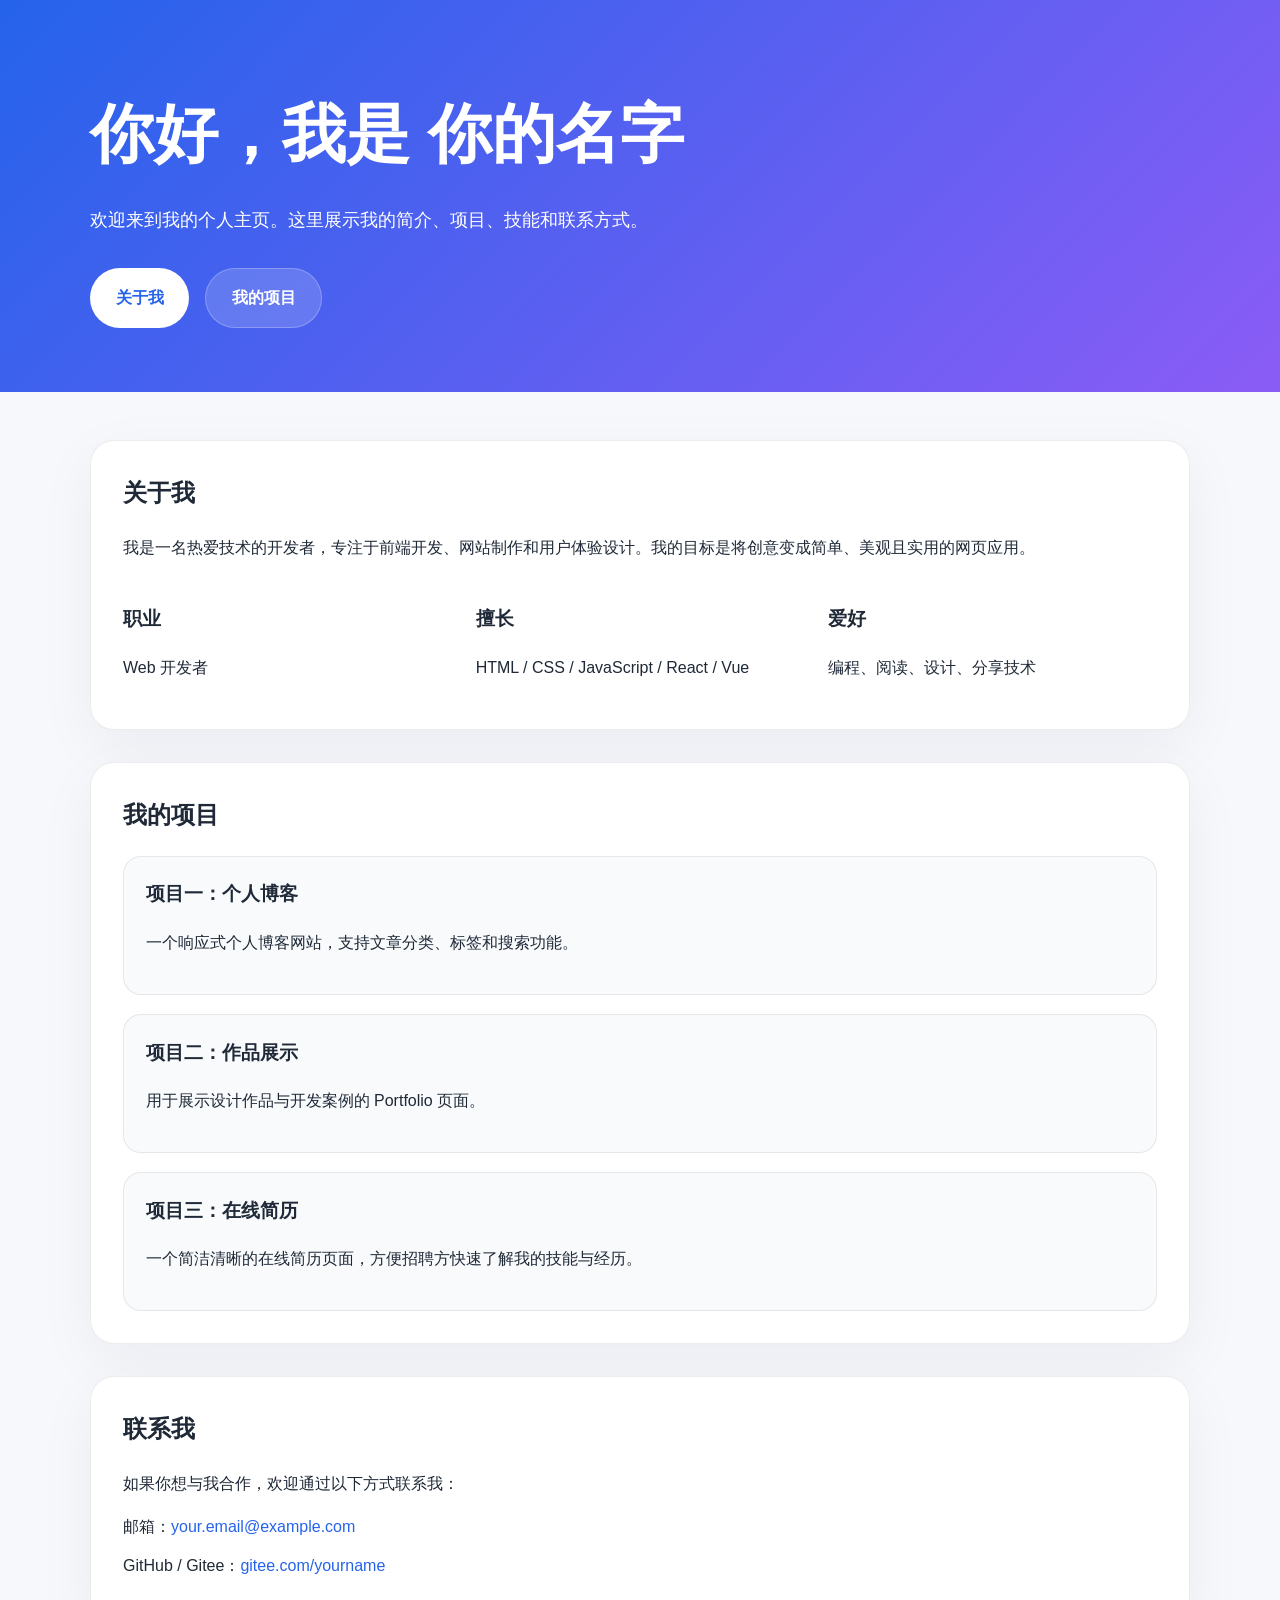
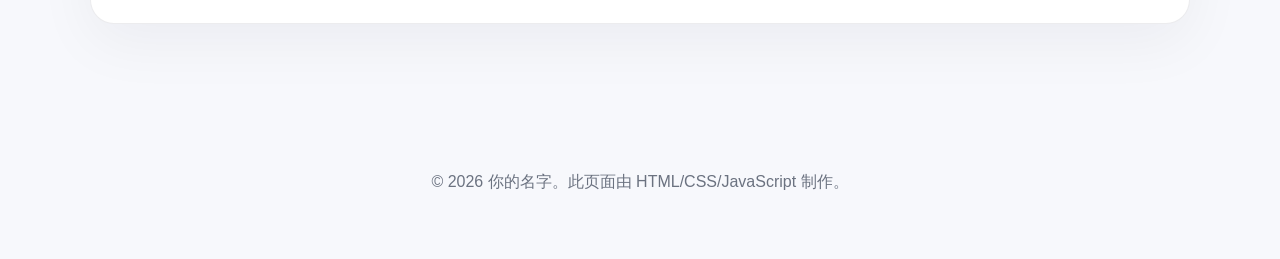
==== index.html @ 74212391 "添加个人主页" ====
<!DOCTYPE html>
<html lang="zh-CN">
<head>
  <meta charset="UTF-8" />
  <meta name="viewport" content="width=device-width, initial-scale=1.0" />
  <title>个人主页 | 你的名字</title>
  <link rel="stylesheet" href="styles.css" />
</head>
<body>
  <header class="hero">
    <div class="container">
      <h1>你好，我是 你的名字</h1>
      <p>欢迎来到我的个人主页。这里展示我的简介、项目、技能和联系方式。</p>
      <div class="buttons">
        <a href="#about" class="btn btn-primary">关于我</a>
        <a href="#projects" class="btn btn-secondary">我的项目</a>
      </div>
    </div>
  </header>

  <main class="container">
    <section id="about" class="card">
      <h2>关于我</h2>
      <p>我是一名热爱技术的开发者，专注于前端开发、网站制作和用户体验设计。我的目标是将创意变成简单、美观且实用的网页应用。</p>
      <div class="info-grid">
        <div>
          <h3>职业</h3>
          <p>Web 开发者</p>
        </div>
        <div>
          <h3>擅长</h3>
          <p>HTML / CSS / JavaScript / React / Vue</p>
        </div>
        <div>
          <h3>爱好</h3>
          <p>编程、阅读、设计、分享技术</p>
        </div>
      </div>
    </section>

    <section id="projects" class="card">
      <h2>我的项目</h2>
      <div class="project-list">
        <article>
          <h3>项目一：个人博客</h3>
          <p>一个响应式个人博客网站，支持文章分类、标签和搜索功能。</p>
        </article>
        <article>
          <h3>项目二：作品展示</h3>
          <p>用于展示设计作品与开发案例的 Portfolio 页面。</p>
        </article>
        <article>
          <h3>项目三：在线简历</h3>
          <p>一个简洁清晰的在线简历页面，方便招聘方快速了解我的技能与经历。</p>
        </article>
      </div>
    </section>

    <section id="contact" class="card contact-card">
      <h2>联系我</h2>
      <p>如果你想与我合作，欢迎通过以下方式联系我：</p>
      <ul>
        <li>邮箱：<a href="mailto:your.email@example.com">your.email@example.com</a></li>
        <li>GitHub / Gitee：<a href="https://gitee.com/yourname" target="_blank" rel="noreferrer">gitee.com/yourname</a></li>
      </ul>
    </section>
  </main>

  <footer class="footer">
    <p>© 2026 你的名字。此页面由 HTML/CSS/JavaScript 制作。</p>
  </footer>

  <script src="script.js"></script>
</body>
</html>
---- styles.css ----
:root {
  --bg: #f7f8fc;
  --surface: #ffffff;
  --text: #1f2937;
  --muted: #6b7280;
  --primary: #2563eb;
  --primary-dark: #1d4ed8;
  --accent: #8b5cf6;
  --border: rgba(15, 23, 42, 0.08);
}

* {
  box-sizing: border-box;
}

body {
  margin: 0;
  font-family: "Segoe UI", "Helvetica Neue", Arial, sans-serif;
  background: var(--bg);
  color: var(--text);
  line-height: 1.7;
}

img {
  max-width: 100%;
}

.container {
  width: min(1100px, calc(100% - 2rem));
  margin: 0 auto;
}

.hero {
  background: linear-gradient(135deg, #2563eb 0%, #8b5cf6 100%);
  color: white;
  padding: 5rem 0 4rem;
}

.hero h1 {
  font-size: clamp(2.5rem, 5vw, 4rem);
  margin: 0 0 1rem;
}

.hero p {
  max-width: 720px;
  font-size: 1.1rem;
}

.buttons {
  margin-top: 2rem;
  display: flex;
  gap: 1rem;
  flex-wrap: wrap;
}

.btn {
  display: inline-flex;
  align-items: center;
  justify-content: center;
  padding: 0.95rem 1.6rem;
  border-radius: 999px;
  text-decoration: none;
  font-weight: 600;
  transition: transform 0.2s ease, background-color 0.2s ease;
}

.btn:hover {
  transform: translateY(-1px);
}

.btn-primary {
  background: white;
  color: var(--primary);
}

.btn-secondary {
  background: rgba(255, 255, 255, 0.16);
  color: white;
  border: 1px solid rgba(255, 255, 255, 0.24);
}

main {
  padding: 3rem 0 4rem;
}

.card {
  background: var(--surface);
  border: 1px solid var(--border);
  border-radius: 24px;
  padding: 2rem;
  margin-bottom: 2rem;
  box-shadow: 0 18px 60px rgba(15, 23, 42, 0.05);
}

.card h2 {
  margin-top: 0;
}

.info-grid {
  display: grid;
  gap: 1.5rem;
  grid-template-columns: repeat(auto-fit, minmax(200px, 1fr));
  margin-top: 1.5rem;
}

.project-list {
  display: grid;
  gap: 1.2rem;
}

.project-list article {
  padding: 1.35rem;
  border: 1px solid var(--border);
  border-radius: 18px;
  background: #f8fafc;
}

.project-list h3 {
  margin-top: 0;
}

.contact-card ul {
  list-style: none;
  padding: 0;
  margin: 1rem 0 0;
}

.contact-card li {
  margin-bottom: 0.75rem;
}

.contact-card a {
  color: var(--primary);
  text-decoration: none;
}

.contact-card a:hover {
  text-decoration: underline;
}

.footer {
  text-align: center;
  padding: 2rem 0 3rem;
  color: var(--muted);
}

@media (max-width: 700px) {
  .hero {
    padding: 3rem 0 2.5rem;
  }

  .hero h1 {
    font-size: 2.5rem;
  }
}
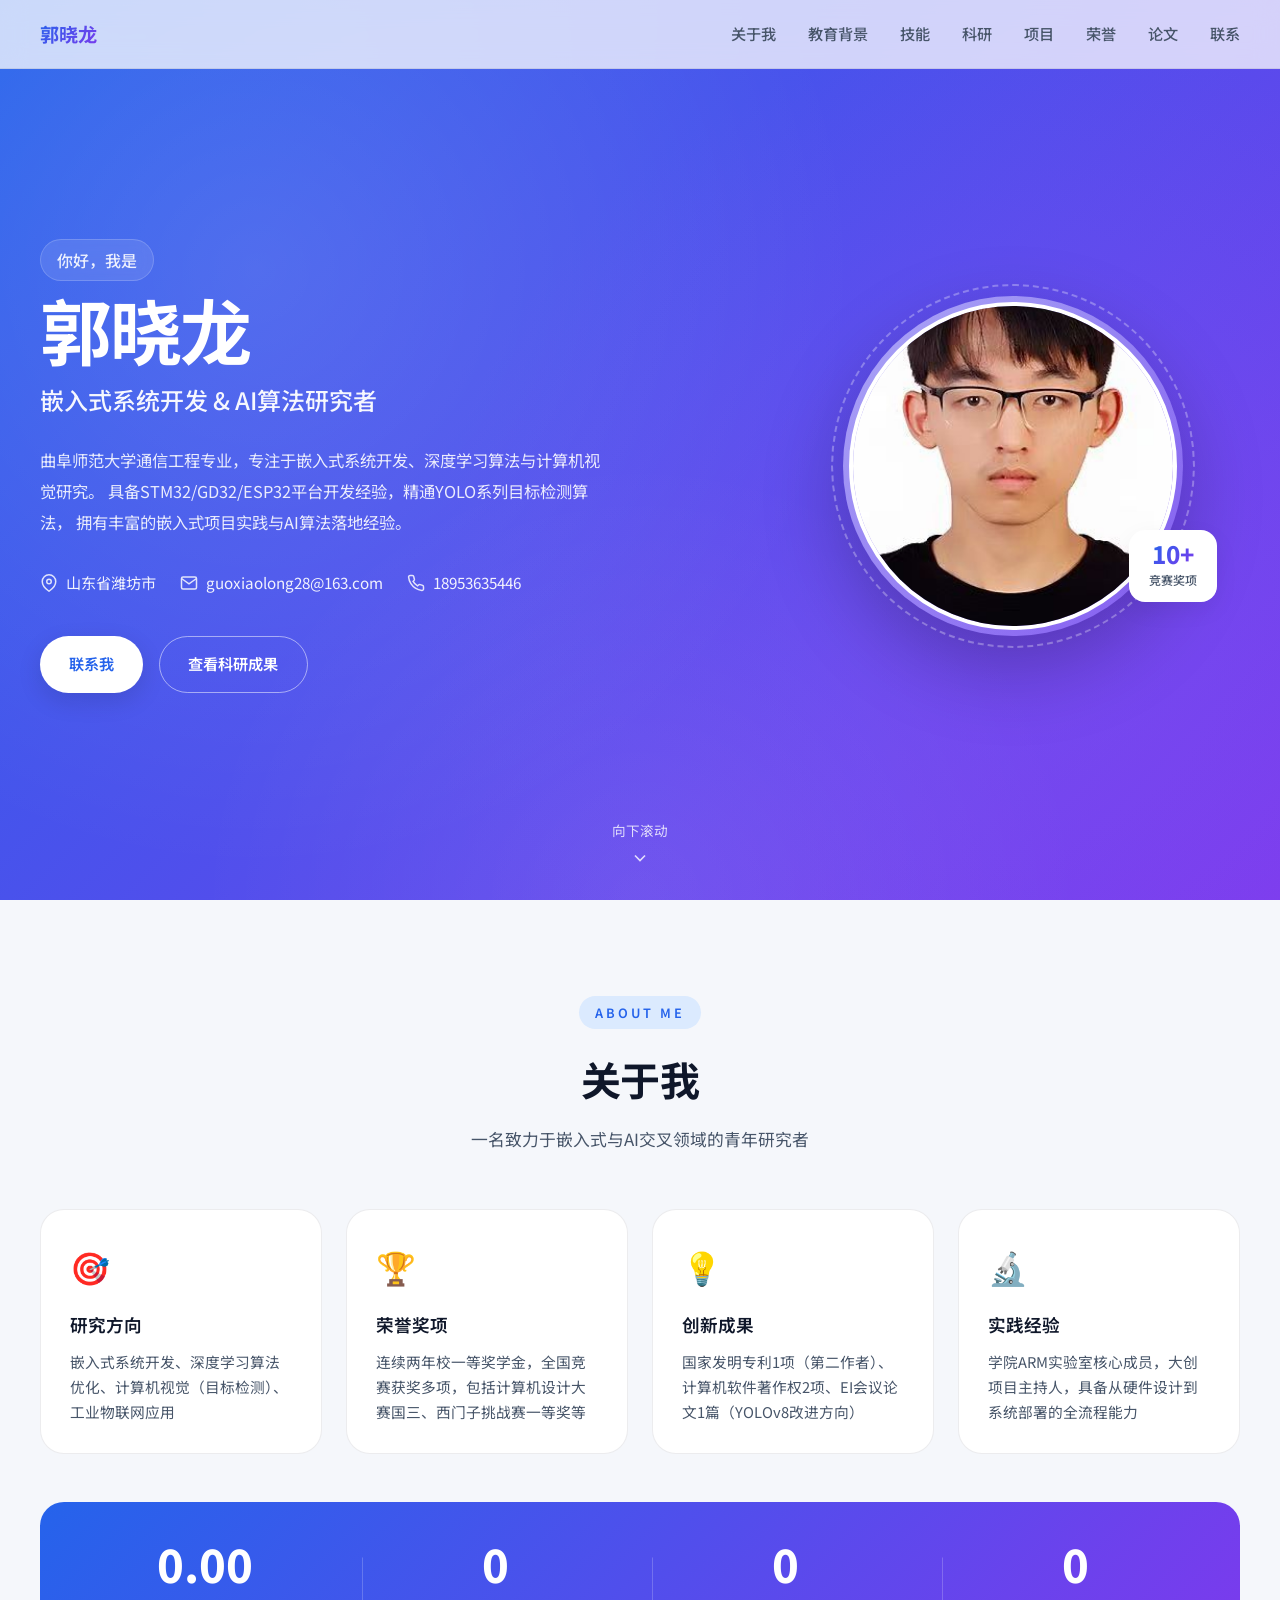
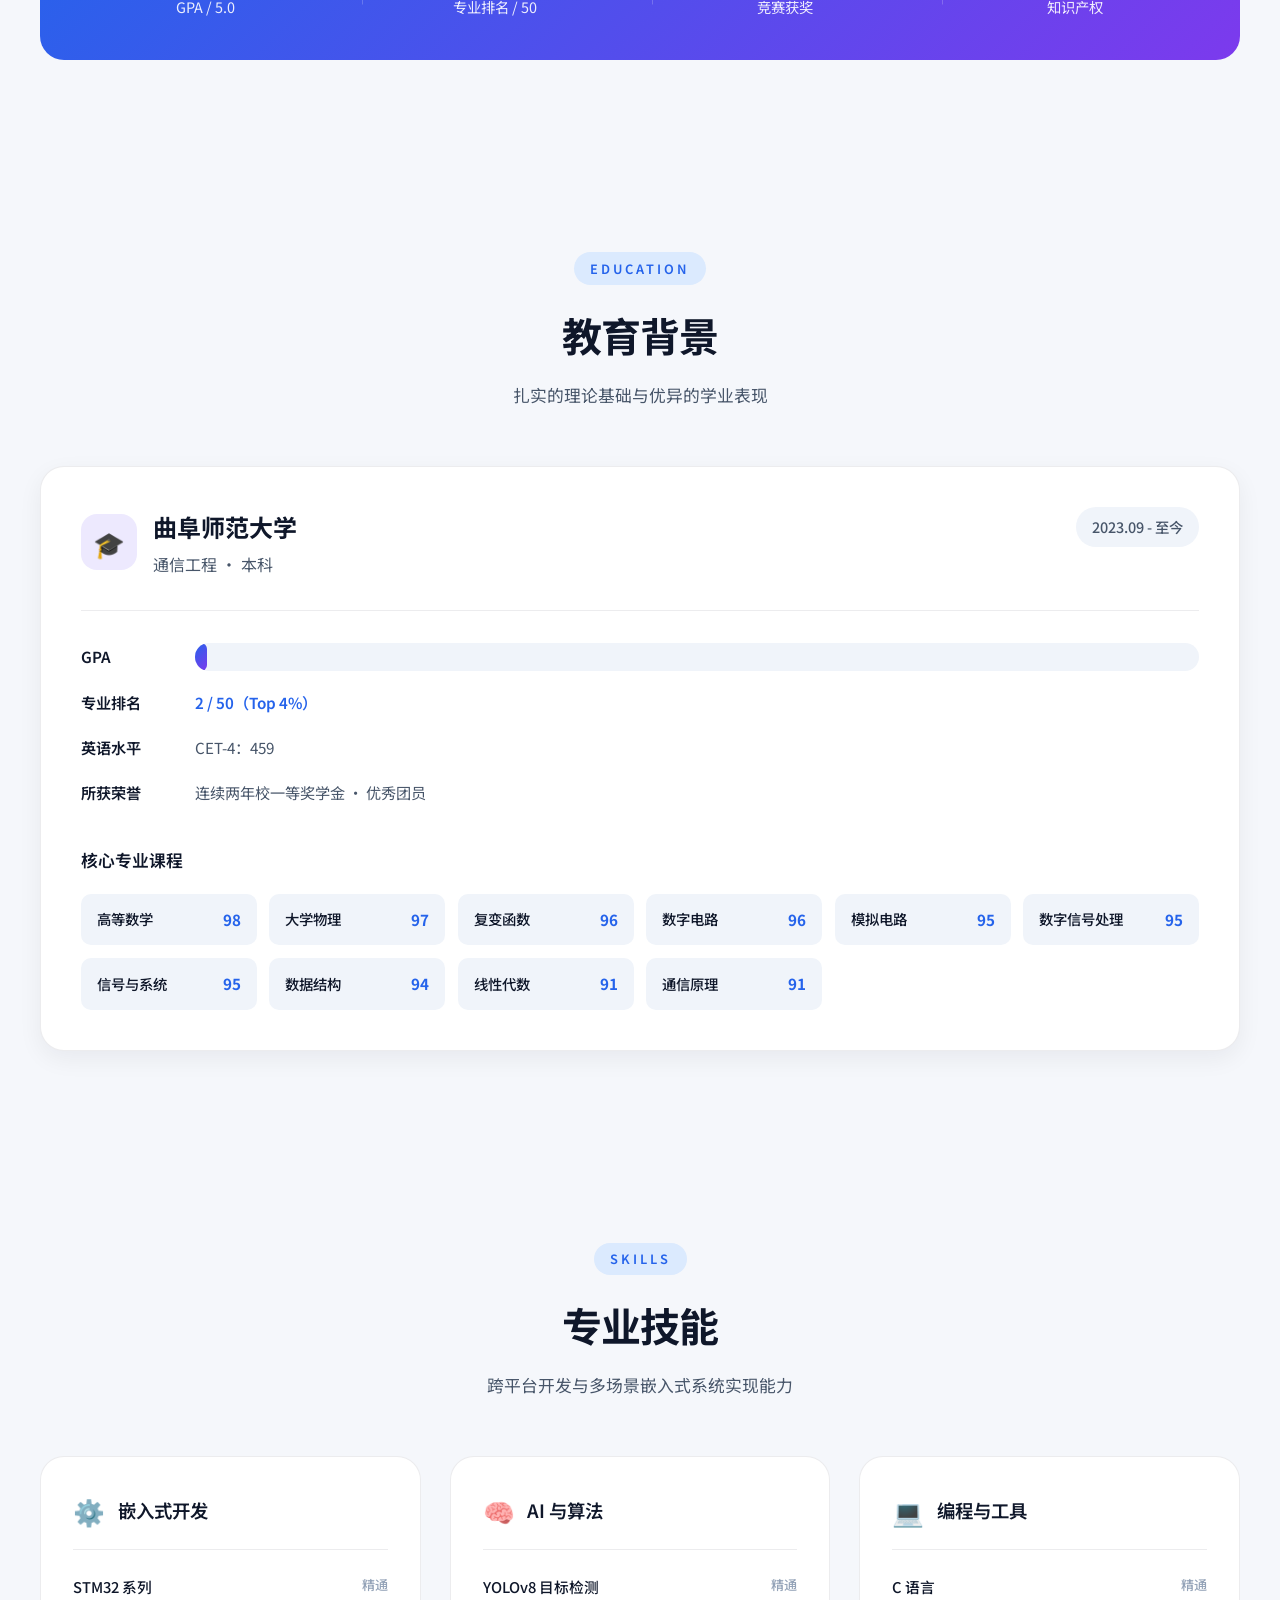
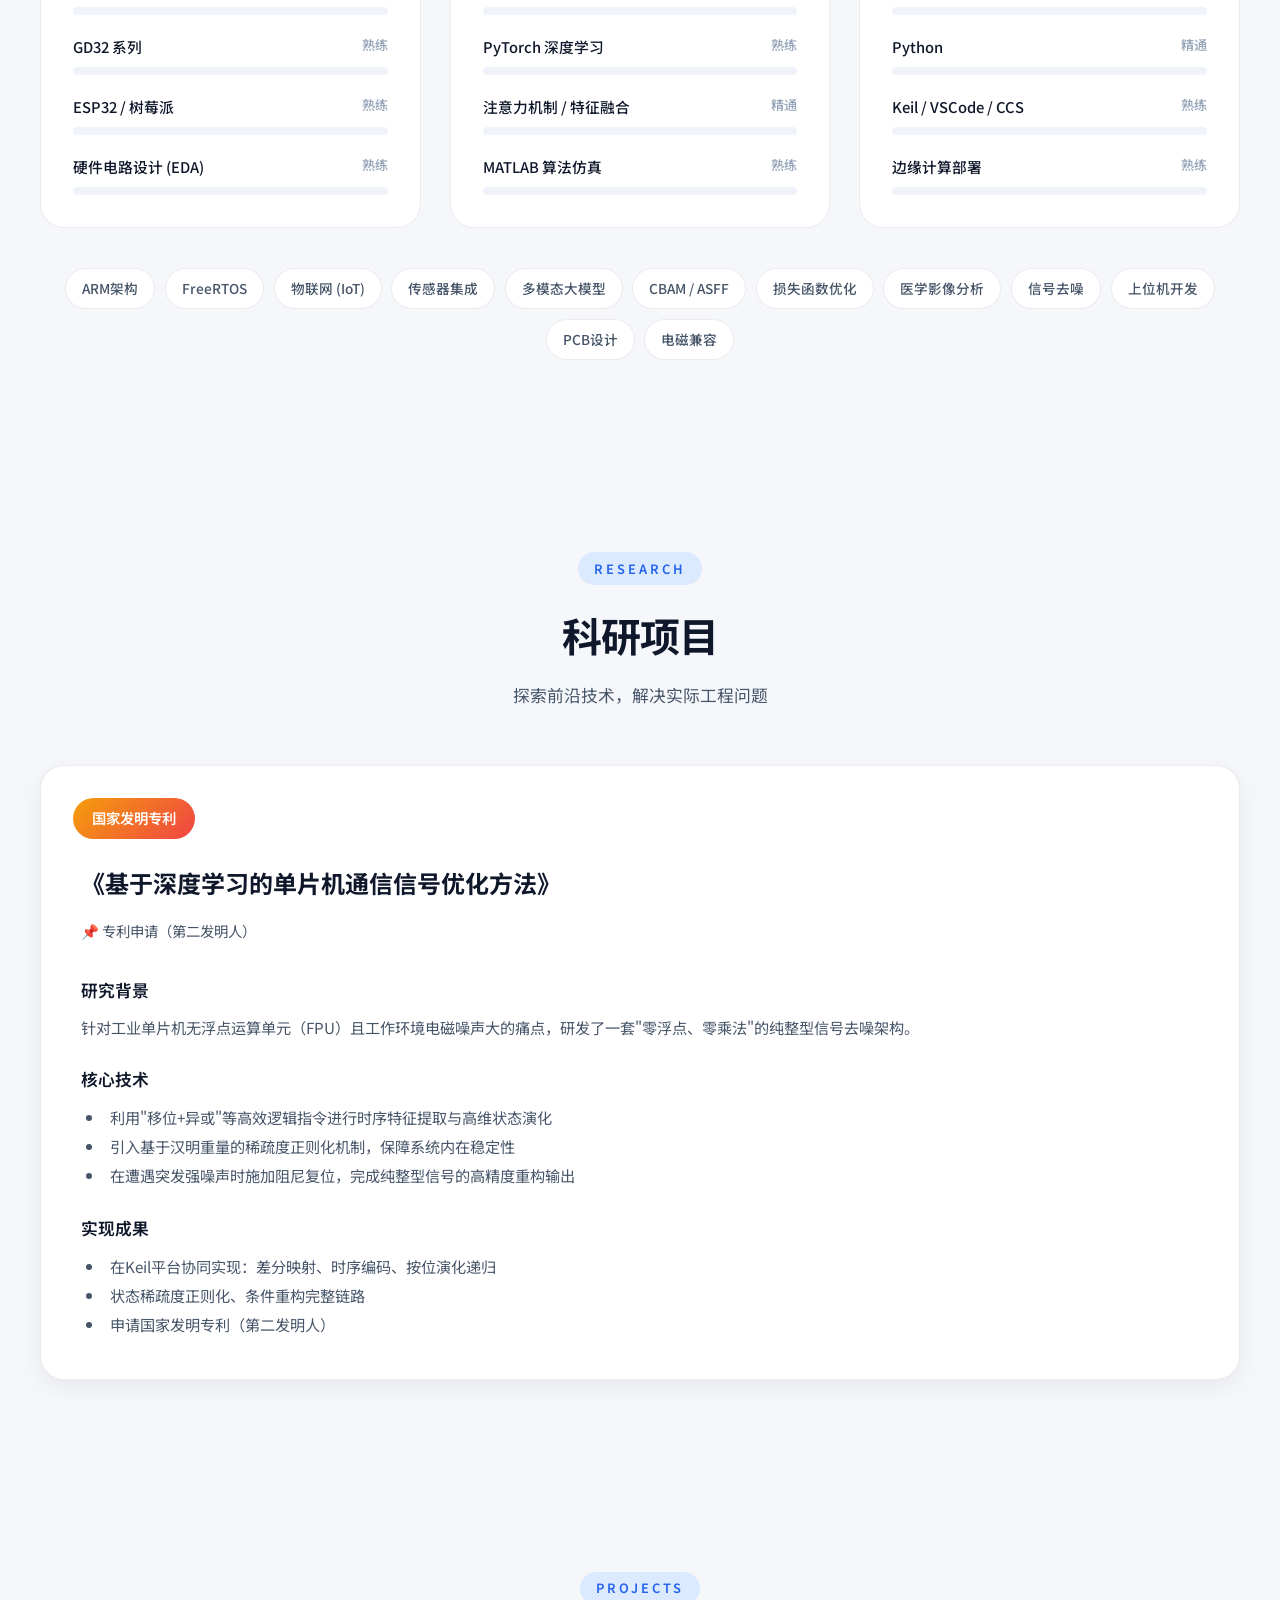
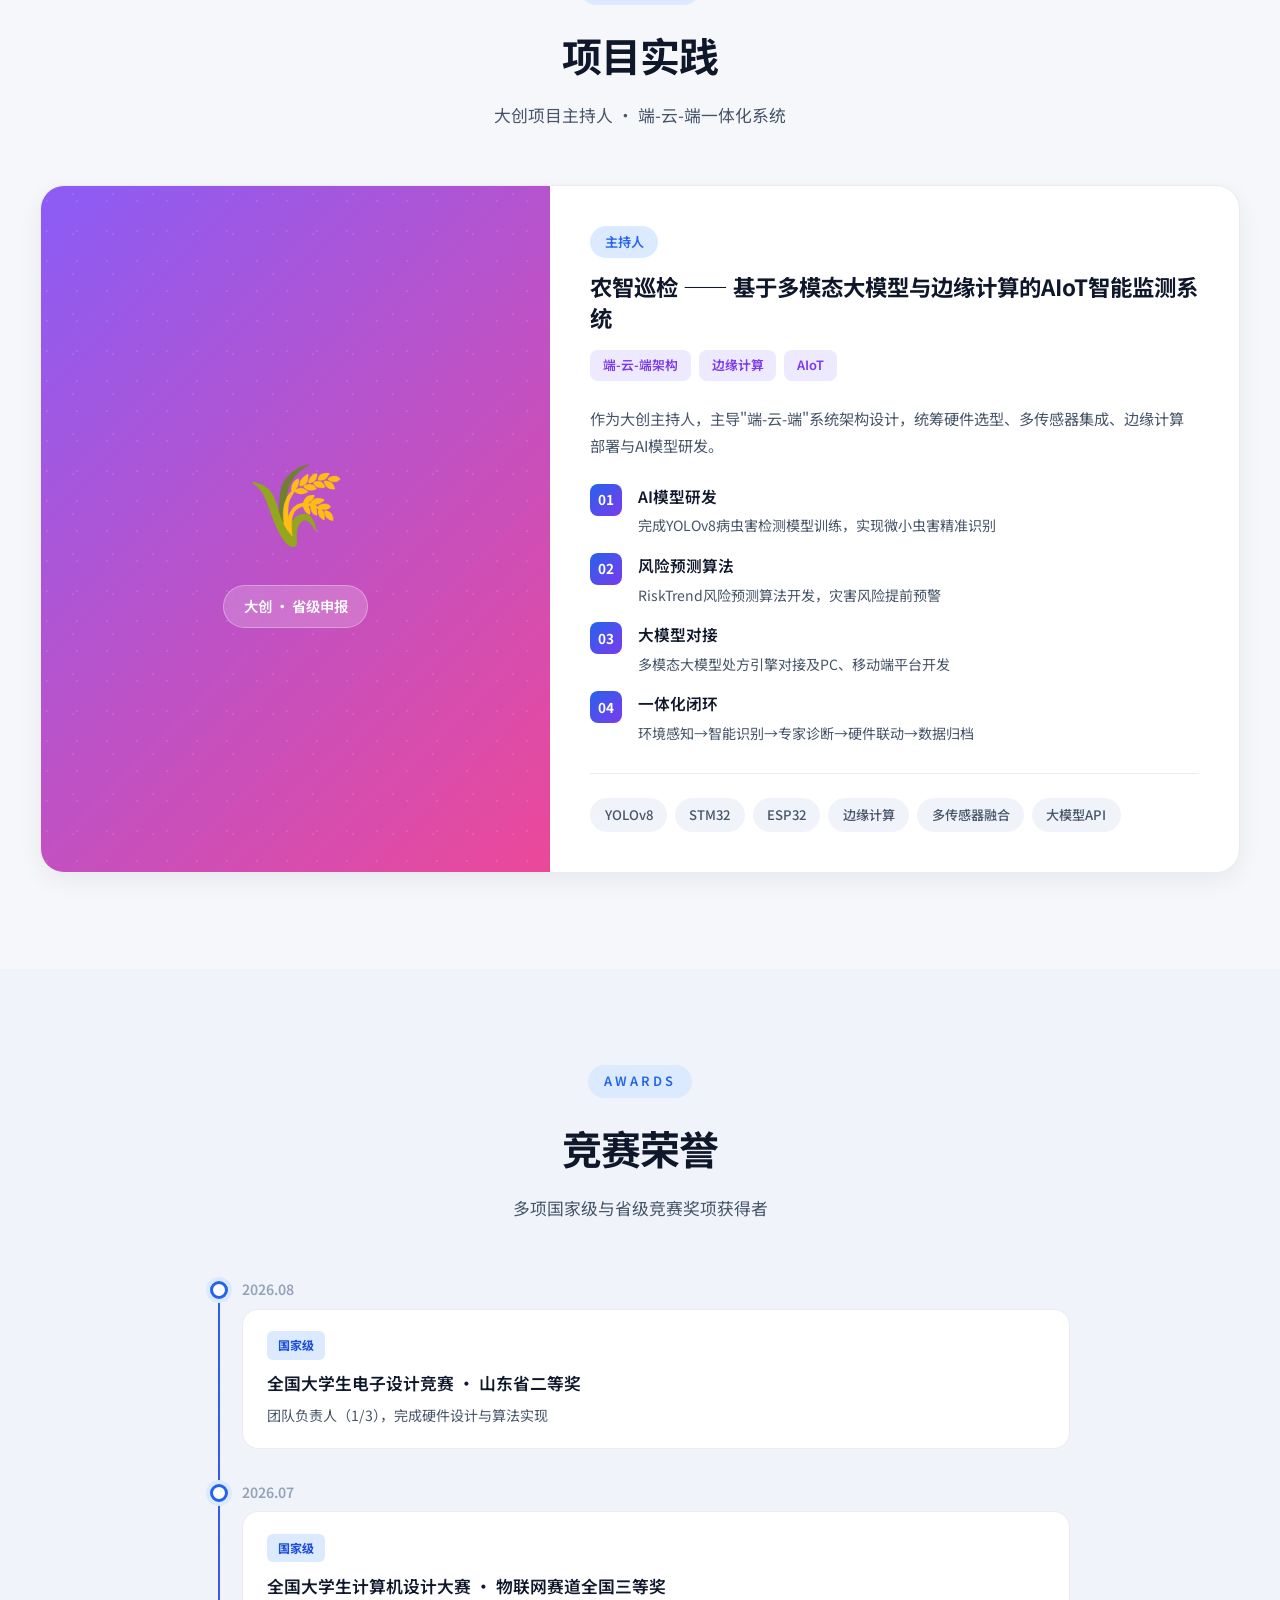
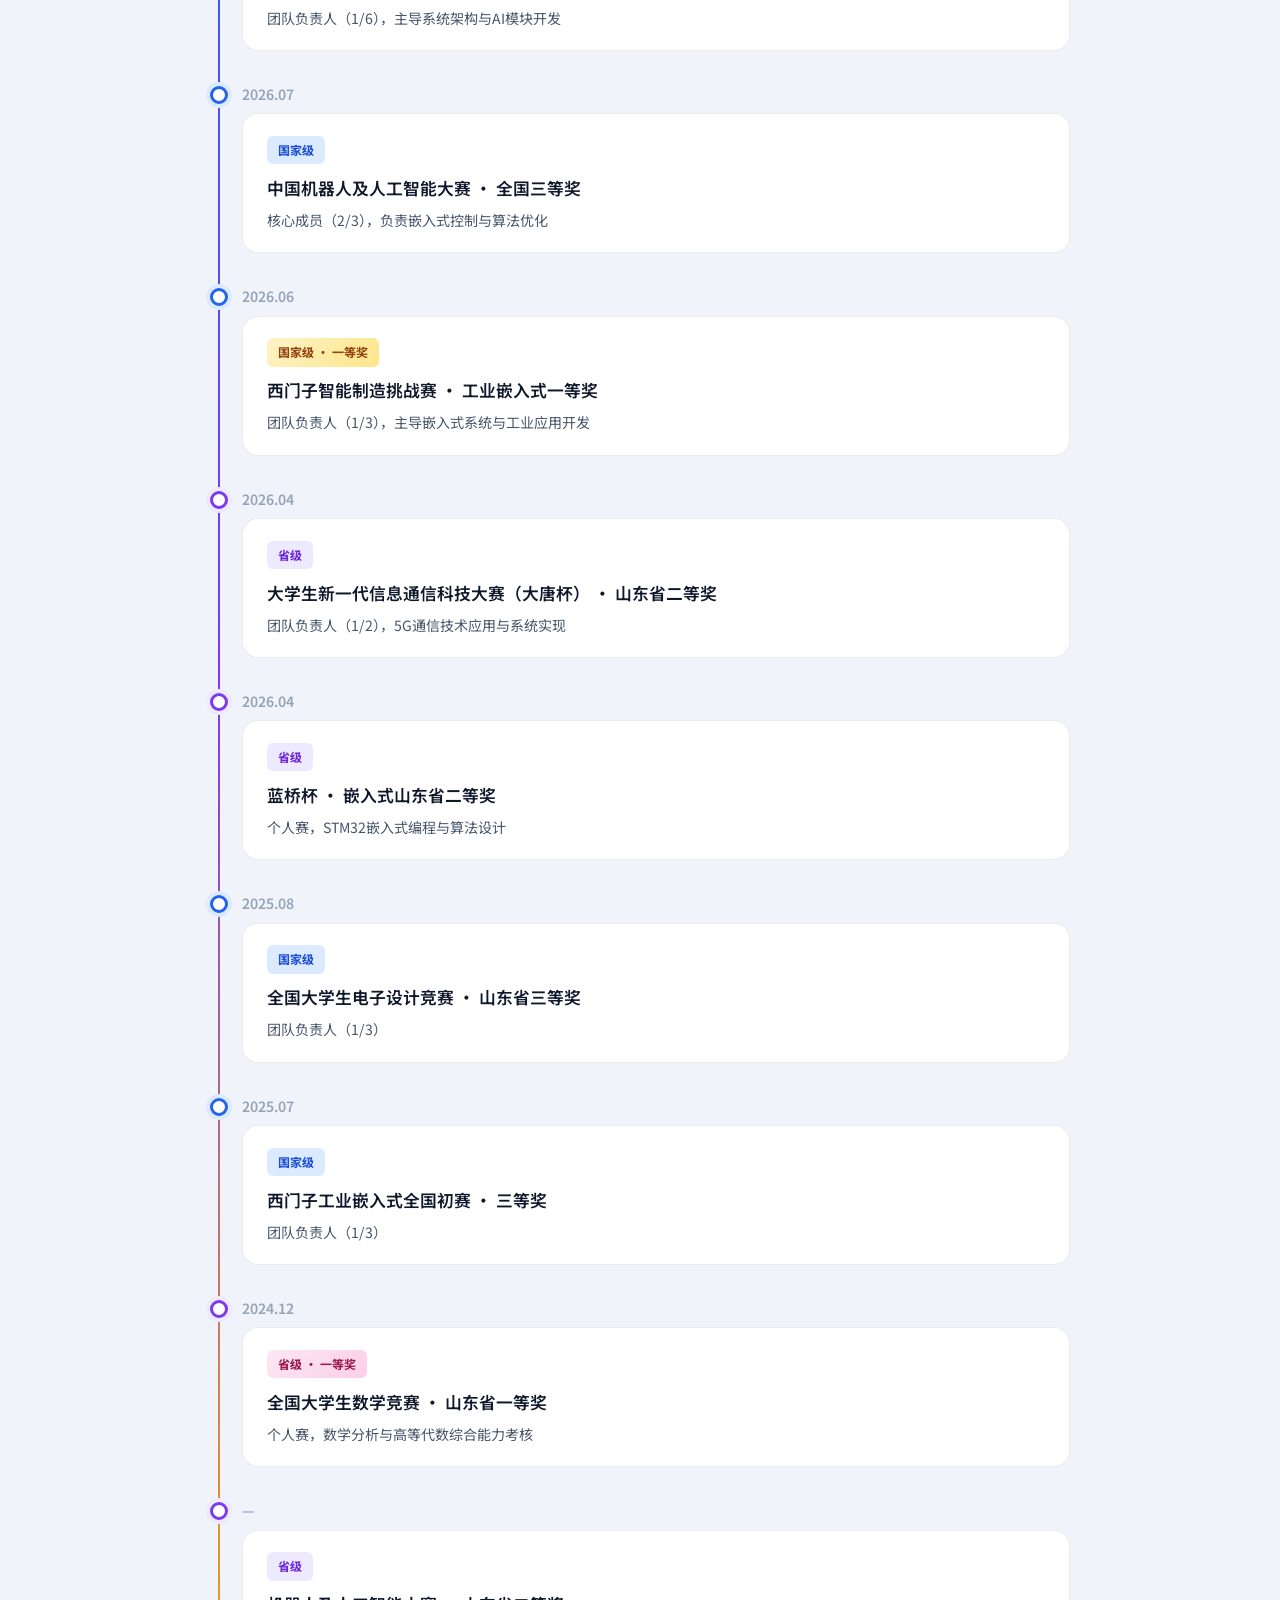
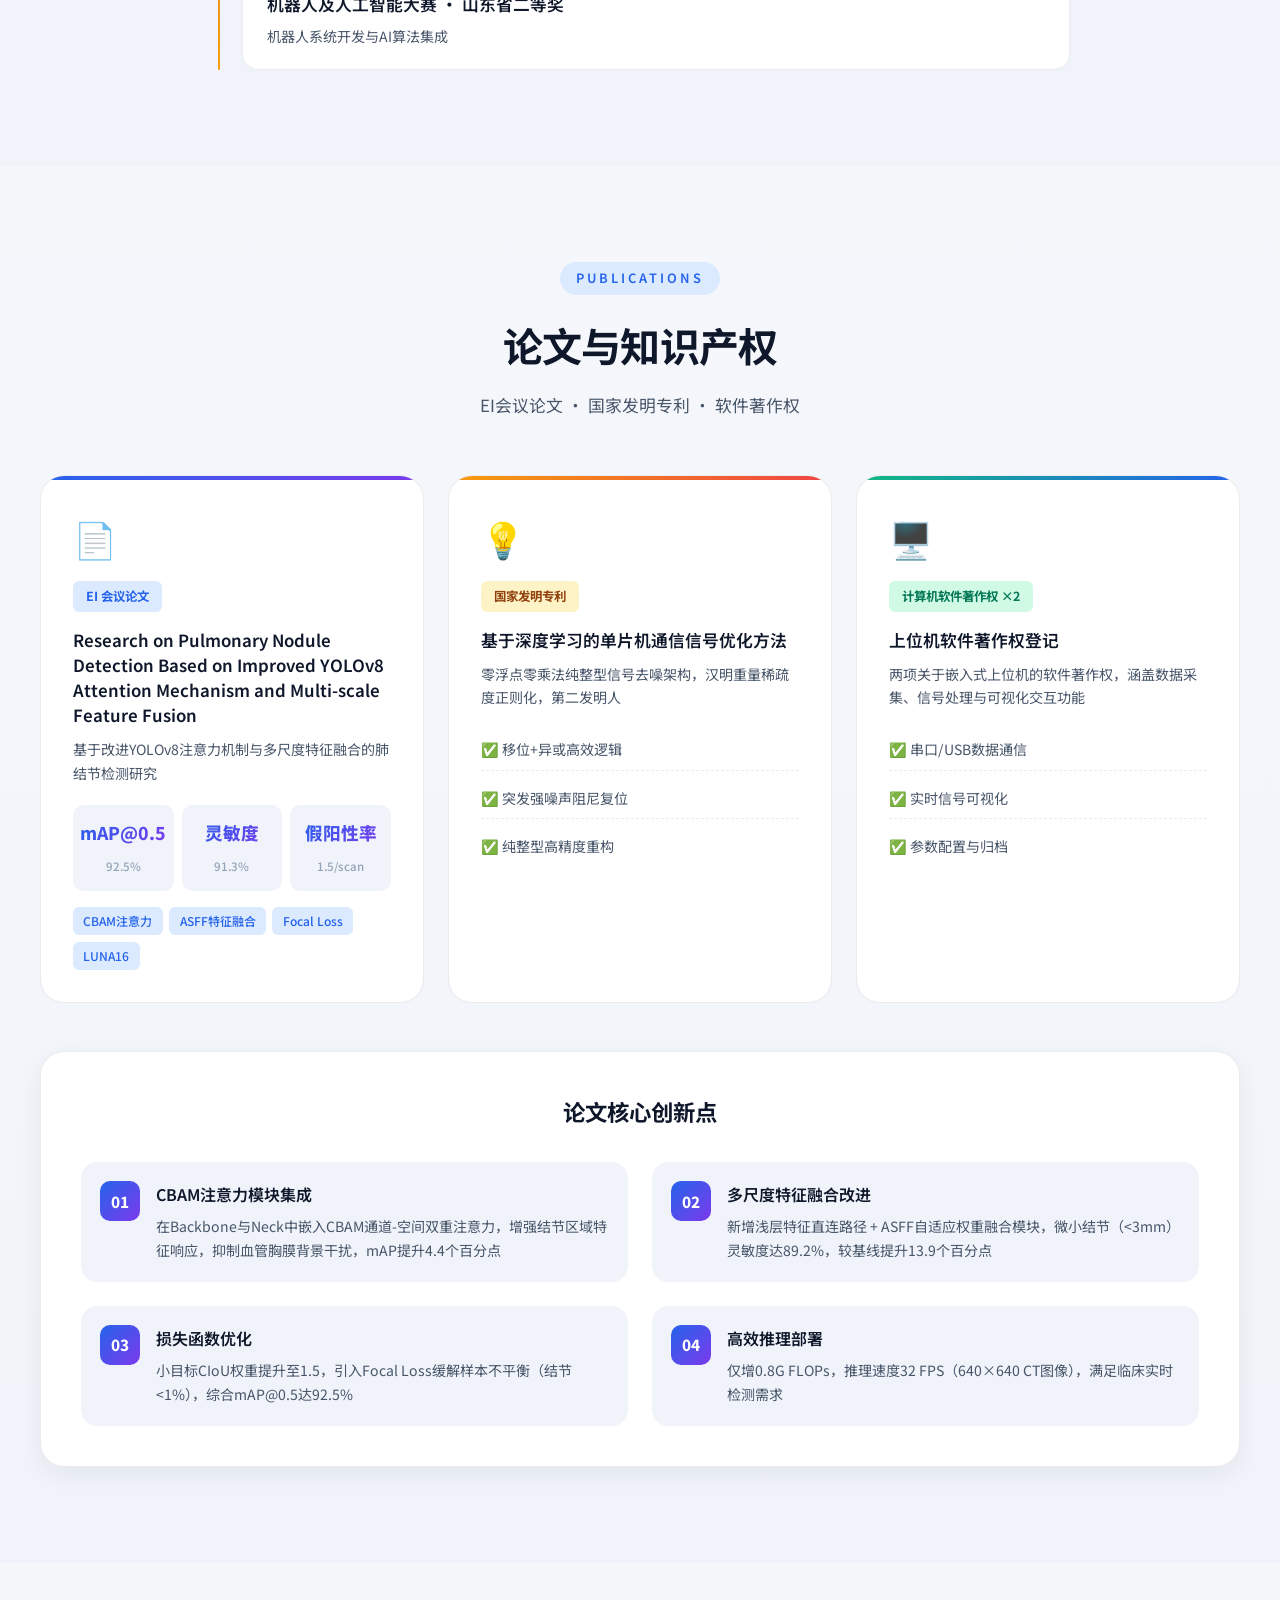
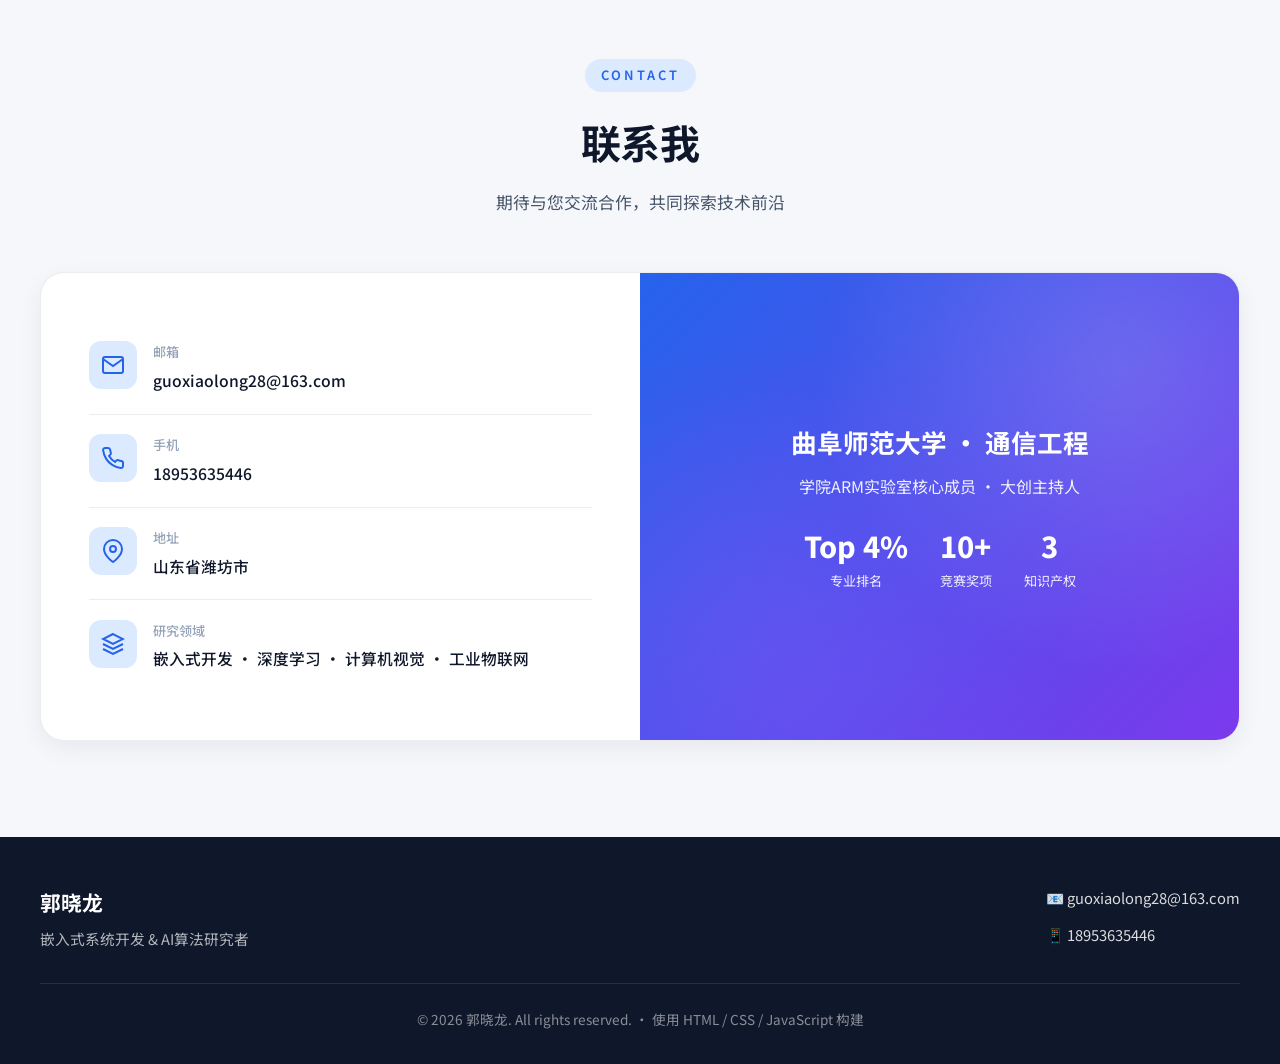
==== commit 7d240d7f: "更新个人主页" ====
--- a/index.html
+++ b/index.html
@@ -3,72 +3,662 @@
 <head>
   <meta charset="UTF-8" />
   <meta name="viewport" content="width=device-width, initial-scale=1.0" />
-  <title>个人主页 | 你的名字</title>
+  <title>郭晓龙 | 个人主页</title>
   <link rel="stylesheet" href="styles.css" />
+  <link rel="preconnect" href="https://fonts.googleapis.com">
+  <link rel="preconnect" href="https://fonts.gstatic.com" crossorigin>
+  <link href="https://fonts.googleapis.com/css2?family=Noto+Sans+SC:wght@300;400;500;600;700&display=swap" rel="stylesheet">
 </head>
 <body>
+  <nav class="navbar">
+    <div class="container nav-inner">
+      <a href="#" class="nav-logo">郭晓龙</a>
+      <ul class="nav-links">
+        <li><a href="#about">关于我</a></li>
+        <li><a href="#education">教育背景</a></li>
+        <li><a href="#skills">技能</a></li>
+        <li><a href="#research">科研</a></li>
+        <li><a href="#projects">项目</a></li>
+        <li><a href="#awards">荣誉</a></li>
+        <li><a href="#paper">论文</a></li>
+        <li><a href="#contact">联系</a></li>
+      </ul>
+      <button class="nav-toggle" aria-label="菜单">
+        <span></span><span></span><span></span>
+      </button>
+    </div>
+  </nav>
+
   <header class="hero">
-    <div class="container">
-      <h1>你好，我是 你的名字</h1>
-      <p>欢迎来到我的个人主页。这里展示我的简介、项目、技能和联系方式。</p>
-      <div class="buttons">
-        <a href="#about" class="btn btn-primary">关于我</a>
-        <a href="#projects" class="btn btn-secondary">我的项目</a>
-      </div>
+    <div class="hero-bg"></div>
+    <div class="container hero-inner">
+      <div class="hero-text">
+        <span class="hero-greeting">你好，我是</span>
+        <h1 class="hero-name">郭晓龙</h1>
+        <h2 class="hero-title">嵌入式系统开发 &amp; AI算法研究者</h2>
+        <p class="hero-desc">
+          曲阜师范大学通信工程专业，专注于嵌入式系统开发、深度学习算法与计算机视觉研究。
+          具备STM32/GD32/ESP32平台开发经验，精通YOLO系列目标检测算法，
+          拥有丰富的嵌入式项目实践与AI算法落地经验。
+        </p>
+        <div class="hero-meta">
+          <div class="meta-item">
+            <svg viewBox="0 0 24 24" width="18" height="18" fill="none" stroke="currentColor" stroke-width="2"><path d="M21 10c0 7-9 13-9 13s-9-6-9-13a9 9 0 0 1 18 0z"/><circle cx="12" cy="10" r="3"/></svg>
+            <span>山东省潍坊市</span>
+          </div>
+          <div class="meta-item">
+            <svg viewBox="0 0 24 24" width="18" height="18" fill="none" stroke="currentColor" stroke-width="2"><path d="M4 4h16c1.1 0 2 .9 2 2v12c0 1.1-.9 2-2 2H4c-1.1 0-2-.9-2-2V6c0-1.1.9-2 2-2z"/><polyline points="22,6 12,13 2,6"/></svg>
+            <span>guoxiaolong28@163.com</span>
+          </div>
+          <div class="meta-item">
+            <svg viewBox="0 0 24 24" width="18" height="18" fill="none" stroke="currentColor" stroke-width="2"><path d="M22 16.92v3a2 2 0 0 1-2.18 2 19.79 19.79 0 0 1-8.63-3.07 19.5 19.5 0 0 1-6-6 19.79 19.79 0 0 1-3.07-8.67A2 2 0 0 1 4.11 2h3a2 2 0 0 1 2 1.72c.127.96.361 1.903.7 2.81a2 2 0 0 1-.45 2.11L8.09 9.91a16 16 0 0 0 6 6l1.27-1.27a2 2 0 0 1 2.11-.45c.907.339 1.85.573 2.81.7A2 2 0 0 1 22 16.92z"/></svg>
+            <span>18953635446</span>
+          </div>
+        </div>
+        <div class="hero-buttons">
+          <a href="#contact" class="btn btn-primary">联系我</a>
+          <a href="#research" class="btn btn-outline">查看科研成果</a>
+        </div>
+      </div>
+      <div class="hero-photo">
+        <div class="photo-frame">
+          <div class="photo-ring"></div>
+          <img src="286c7cc17217b0080c7ce084d8f9ee6.jpg" alt="郭晓龙" />
+        </div>
+        <div class="photo-badge">
+          <span class="badge-num">10+</span>
+          <span class="badge-label">竞赛奖项</span>
+        </div>
+      </div>
+    </div>
+    <div class="hero-scroll">
+      <span>向下滚动</span>
+      <svg viewBox="0 0 24 24" width="20" height="20" fill="none" stroke="currentColor" stroke-width="2"><polyline points="6 9 12 15 18 9"/></svg>
     </div>
   </header>
 
-  <main class="container">
-    <section id="about" class="card">
-      <h2>关于我</h2>
-      <p>我是一名热爱技术的开发者，专注于前端开发、网站制作和用户体验设计。我的目标是将创意变成简单、美观且实用的网页应用。</p>
-      <div class="info-grid">
-        <div>
-          <h3>职业</h3>
-          <p>Web 开发者</p>
-        </div>
-        <div>
-          <h3>擅长</h3>
-          <p>HTML / CSS / JavaScript / React / Vue</p>
-        </div>
-        <div>
-          <h3>爱好</h3>
-          <p>编程、阅读、设计、分享技术</p>
-        </div>
-      </div>
-    </section>
-
-    <section id="projects" class="card">
-      <h2>我的项目</h2>
-      <div class="project-list">
-        <article>
-          <h3>项目一：个人博客</h3>
-          <p>一个响应式个人博客网站，支持文章分类、标签和搜索功能。</p>
-        </article>
-        <article>
-          <h3>项目二：作品展示</h3>
-          <p>用于展示设计作品与开发案例的 Portfolio 页面。</p>
-        </article>
-        <article>
-          <h3>项目三：在线简历</h3>
-          <p>一个简洁清晰的在线简历页面，方便招聘方快速了解我的技能与经历。</p>
-        </article>
-      </div>
-    </section>
-
-    <section id="contact" class="card contact-card">
-      <h2>联系我</h2>
-      <p>如果你想与我合作，欢迎通过以下方式联系我：</p>
-      <ul>
-        <li>邮箱：<a href="mailto:your.email@example.com">your.email@example.com</a></li>
-        <li>GitHub / Gitee：<a href="https://gitee.com/yourname" target="_blank" rel="noreferrer">gitee.com/yourname</a></li>
-      </ul>
+  <main>
+    <section id="about" class="section about-section">
+      <div class="container">
+        <div class="section-header">
+          <span class="section-tag">ABOUT ME</span>
+          <h2>关于我</h2>
+          <p class="section-subtitle">一名致力于嵌入式与AI交叉领域的青年研究者</p>
+        </div>
+        <div class="about-grid">
+          <div class="about-card">
+            <div class="about-icon">🎯</div>
+            <h3>研究方向</h3>
+            <p>嵌入式系统开发、深度学习算法优化、计算机视觉（目标检测）、工业物联网应用</p>
+          </div>
+          <div class="about-card">
+            <div class="about-icon">🏆</div>
+            <h3>荣誉奖项</h3>
+            <p>连续两年校一等奖学金，全国竞赛获奖多项，包括计算机设计大赛国三、西门子挑战赛一等奖等</p>
+          </div>
+          <div class="about-card">
+            <div class="about-icon">💡</div>
+            <h3>创新成果</h3>
+            <p>国家发明专利1项（第二作者）、计算机软件著作权2项、EI会议论文1篇（YOLOv8改进方向）</p>
+          </div>
+          <div class="about-card">
+            <div class="about-icon">🔬</div>
+            <h3>实践经验</h3>
+            <p>学院ARM实验室核心成员，大创项目主持人，具备从硬件设计到系统部署的全流程能力</p>
+          </div>
+        </div>
+        <div class="about-stats">
+          <div class="stat-item">
+            <span class="stat-num">3.95</span>
+            <span class="stat-label">GPA / 5.0</span>
+          </div>
+          <div class="stat-item">
+            <span class="stat-num">2</span>
+            <span class="stat-label">专业排名 / 50</span>
+          </div>
+          <div class="stat-item">
+            <span class="stat-num">10+</span>
+            <span class="stat-label">竞赛获奖</span>
+          </div>
+          <div class="stat-item">
+            <span class="stat-num">3</span>
+            <span class="stat-label">知识产权</span>
+          </div>
+        </div>
+      </div>
+    </section>
+
+    <section id="education" class="section education-section">
+      <div class="container">
+        <div class="section-header">
+          <span class="section-tag">EDUCATION</span>
+          <h2>教育背景</h2>
+          <p class="section-subtitle">扎实的理论基础与优异的学业表现</p>
+        </div>
+        <div class="edu-card">
+          <div class="edu-header">
+            <div class="edu-school">
+              <div class="edu-logo">🎓</div>
+              <div>
+                <h3>曲阜师范大学</h3>
+                <p class="edu-major">通信工程 · 本科</p>
+              </div>
+            </div>
+            <div class="edu-date">2023.09 - 至今</div>
+          </div>
+          <div class="edu-info">
+            <div class="info-row">
+              <span class="info-label">GPA</span>
+              <div class="gpa-bar"><div class="gpa-fill" style="width:79%"><span>3.95 / 5.0</span></div></div>
+            </div>
+            <div class="info-row">
+              <span class="info-label">专业排名</span>
+              <span class="info-value highlight">2 / 50（Top 4%）</span>
+            </div>
+            <div class="info-row">
+              <span class="info-label">英语水平</span>
+              <span class="info-value">CET-4：459</span>
+            </div>
+            <div class="info-row">
+              <span class="info-label">所获荣誉</span>
+              <span class="info-value">连续两年校一等奖学金 · 优秀团员</span>
+            </div>
+          </div>
+          <div class="edu-courses">
+            <h4>核心专业课程</h4>
+            <div class="course-list">
+              <div class="course-item"><span>高等数学</span><b>98</b></div>
+              <div class="course-item"><span>大学物理</span><b>97</b></div>
+              <div class="course-item"><span>复变函数</span><b>96</b></div>
+              <div class="course-item"><span>数字电路</span><b>96</b></div>
+              <div class="course-item"><span>模拟电路</span><b>95</b></div>
+              <div class="course-item"><span>数字信号处理</span><b>95</b></div>
+              <div class="course-item"><span>信号与系统</span><b>95</b></div>
+              <div class="course-item"><span>数据结构</span><b>94</b></div>
+              <div class="course-item"><span>线性代数</span><b>91</b></div>
+              <div class="course-item"><span>通信原理</span><b>91</b></div>
+            </div>
+          </div>
+        </div>
+      </div>
+    </section>
+
+    <section id="skills" class="section skills-section">
+      <div class="container">
+        <div class="section-header">
+          <span class="section-tag">SKILLS</span>
+          <h2>专业技能</h2>
+          <p class="section-subtitle">跨平台开发与多场景嵌入式系统实现能力</p>
+        </div>
+        <div class="skills-grid">
+          <div class="skill-category">
+            <div class="skill-cat-head">
+              <span class="skill-icon">⚙️</span>
+              <h3>嵌入式开发</h3>
+            </div>
+            <div class="skill-list">
+              <div class="skill-item">
+                <div class="skill-label"><span>STM32 系列</span><span>精通</span></div>
+                <div class="skill-bar"><div class="skill-fill" style="width:92%"></div></div>
+              </div>
+              <div class="skill-item">
+                <div class="skill-label"><span>GD32 系列</span><span>熟练</span></div>
+                <div class="skill-bar"><div class="skill-fill" style="width:85%"></div></div>
+              </div>
+              <div class="skill-item">
+                <div class="skill-label"><span>ESP32 / 树莓派</span><span>熟练</span></div>
+                <div class="skill-bar"><div class="skill-fill" style="width:83%"></div></div>
+              </div>
+              <div class="skill-item">
+                <div class="skill-label"><span>硬件电路设计 (EDA)</span><span>熟练</span></div>
+                <div class="skill-bar"><div class="skill-fill" style="width:80%"></div></div>
+              </div>
+            </div>
+          </div>
+          <div class="skill-category">
+            <div class="skill-cat-head">
+              <span class="skill-icon">🧠</span>
+              <h3>AI 与算法</h3>
+            </div>
+            <div class="skill-list">
+              <div class="skill-item">
+                <div class="skill-label"><span>YOLOv8 目标检测</span><span>精通</span></div>
+                <div class="skill-bar"><div class="skill-fill" style="width:95%"></div></div>
+              </div>
+              <div class="skill-item">
+                <div class="skill-label"><span>PyTorch 深度学习</span><span>熟练</span></div>
+                <div class="skill-bar"><div class="skill-fill" style="width:88%"></div></div>
+              </div>
+              <div class="skill-item">
+                <div class="skill-label"><span>注意力机制 / 特征融合</span><span>精通</span></div>
+                <div class="skill-bar"><div class="skill-fill" style="width:90%"></div></div>
+              </div>
+              <div class="skill-item">
+                <div class="skill-label"><span>MATLAB 算法仿真</span><span>熟练</span></div>
+                <div class="skill-bar"><div class="skill-fill" style="width:82%"></div></div>
+              </div>
+            </div>
+          </div>
+          <div class="skill-category">
+            <div class="skill-cat-head">
+              <span class="skill-icon">💻</span>
+              <h3>编程与工具</h3>
+            </div>
+            <div class="skill-list">
+              <div class="skill-item">
+                <div class="skill-label"><span>C 语言</span><span>精通</span></div>
+                <div class="skill-bar"><div class="skill-fill" style="width:93%"></div></div>
+              </div>
+              <div class="skill-item">
+                <div class="skill-label"><span>Python</span><span>精通</span></div>
+                <div class="skill-bar"><div class="skill-fill" style="width:90%"></div></div>
+              </div>
+              <div class="skill-item">
+                <div class="skill-label"><span>Keil / VSCode / CCS</span><span>熟练</span></div>
+                <div class="skill-bar"><div class="skill-fill" style="width:88%"></div></div>
+              </div>
+              <div class="skill-item">
+                <div class="skill-label"><span>边缘计算部署</span><span>熟练</span></div>
+                <div class="skill-bar"><div class="skill-fill" style="width:80%"></div></div>
+              </div>
+            </div>
+          </div>
+        </div>
+        <div class="skill-tags">
+          <span class="tag">ARM架构</span>
+          <span class="tag">FreeRTOS</span>
+          <span class="tag">物联网 (IoT)</span>
+          <span class="tag">传感器集成</span>
+          <span class="tag">多模态大模型</span>
+          <span class="tag">CBAM / ASFF</span>
+          <span class="tag">损失函数优化</span>
+          <span class="tag">医学影像分析</span>
+          <span class="tag">信号去噪</span>
+          <span class="tag">上位机开发</span>
+          <span class="tag">PCB设计</span>
+          <span class="tag">电磁兼容</span>
+        </div>
+      </div>
+    </section>
+
+    <section id="research" class="section research-section">
+      <div class="container">
+        <div class="section-header">
+          <span class="section-tag">RESEARCH</span>
+          <h2>科研项目</h2>
+          <p class="section-subtitle">探索前沿技术，解决实际工程问题</p>
+        </div>
+        <div class="research-card">
+          <div class="research-tag">国家发明专利</div>
+          <div class="research-body">
+            <h3>《基于深度学习的单片机通信信号优化方法》</h3>
+            <div class="research-meta">
+              <span>📌 专利申请（第二发明人）</span>
+            </div>
+            <div class="research-content">
+              <h4>研究背景</h4>
+              <p>针对工业单片机无浮点运算单元（FPU）且工作环境电磁噪声大的痛点，研发了一套"零浮点、零乘法"的纯整型信号去噪架构。</p>
+              <h4>核心技术</h4>
+              <ul>
+                <li>利用"移位+异或"等高效逻辑指令进行时序特征提取与高维状态演化</li>
+                <li>引入基于汉明重量的稀疏度正则化机制，保障系统内在稳定性</li>
+                <li>在遭遇突发强噪声时施加阻尼复位，完成纯整型信号的高精度重构输出</li>
+              </ul>
+              <h4>实现成果</h4>
+              <ul>
+                <li>在Keil平台协同实现：差分映射、时序编码、按位演化递归</li>
+                <li>状态稀疏度正则化、条件重构完整链路</li>
+                <li>申请国家发明专利（第二发明人）</li>
+              </ul>
+            </div>
+          </div>
+        </div>
+      </div>
+    </section>
+
+    <section id="projects" class="section projects-section">
+      <div class="container">
+        <div class="section-header">
+          <span class="section-tag">PROJECTS</span>
+          <h2>项目实践</h2>
+          <p class="section-subtitle">大创项目主持人 · 端-云-端一体化系统</p>
+        </div>
+        <div class="project-main">
+          <div class="project-cover">
+            <div class="cover-pattern"></div>
+            <div class="cover-content">
+              <div class="cover-icon">🌾</div>
+              <span class="cover-badge">大创 · 省级申报</span>
+            </div>
+          </div>
+          <div class="project-info">
+            <span class="project-role">主持人</span>
+            <h3>农智巡检 —— 基于多模态大模型与边缘计算的AIoT智能监测系统</h3>
+            <div class="project-arch">
+              <span class="arch-tag">端-云-端架构</span>
+              <span class="arch-tag">边缘计算</span>
+              <span class="arch-tag">AIoT</span>
+            </div>
+            <div class="project-desc">
+              <p>作为大创主持人，主导"端-云-端"系统架构设计，统筹硬件选型、多传感器集成、边缘计算部署与AI模型研发。</p>
+              <div class="project-highlights">
+                <div class="highlight-item">
+                  <span class="hl-num">01</span>
+                  <div>
+                    <h5>AI模型研发</h5>
+                    <p>完成YOLOv8病虫害检测模型训练，实现微小虫害精准识别</p>
+                  </div>
+                </div>
+                <div class="highlight-item">
+                  <span class="hl-num">02</span>
+                  <div>
+                    <h5>风险预测算法</h5>
+                    <p>RiskTrend风险预测算法开发，灾害风险提前预警</p>
+                  </div>
+                </div>
+                <div class="highlight-item">
+                  <span class="hl-num">03</span>
+                  <div>
+                    <h5>大模型对接</h5>
+                    <p>多模态大模型处方引擎对接及PC、移动端平台开发</p>
+                  </div>
+                </div>
+                <div class="highlight-item">
+                  <span class="hl-num">04</span>
+                  <div>
+                    <h5>一体化闭环</h5>
+                    <p>环境感知→智能识别→专家诊断→硬件联动→数据归档</p>
+                  </div>
+                </div>
+              </div>
+            </div>
+            <div class="project-tech">
+              <span>YOLOv8</span>
+              <span>STM32</span>
+              <span>ESP32</span>
+              <span>边缘计算</span>
+              <span>多传感器融合</span>
+              <span>大模型API</span>
+            </div>
+          </div>
+        </div>
+      </div>
+    </section>
+
+    <section id="awards" class="section awards-section">
+      <div class="container">
+        <div class="section-header">
+          <span class="section-tag">AWARDS</span>
+          <h2>竞赛荣誉</h2>
+          <p class="section-subtitle">多项国家级与省级竞赛奖项获得者</p>
+        </div>
+        <div class="awards-timeline">
+          <div class="award-item national">
+            <div class="award-dot"></div>
+            <div class="award-date">2026.08</div>
+            <div class="award-content">
+              <span class="award-level national-level">国家级</span>
+              <h4>全国大学生电子设计竞赛 · 山东省二等奖</h4>
+              <p>团队负责人（1/3），完成硬件设计与算法实现</p>
+            </div>
+          </div>
+          <div class="award-item national">
+            <div class="award-dot"></div>
+            <div class="award-date">2026.07</div>
+            <div class="award-content">
+              <span class="award-level national-level">国家级</span>
+              <h4>全国大学生计算机设计大赛 · 物联网赛道全国三等奖</h4>
+              <p>团队负责人（1/6），主导系统架构与AI模块开发</p>
+            </div>
+          </div>
+          <div class="award-item national">
+            <div class="award-dot"></div>
+            <div class="award-date">2026.07</div>
+            <div class="award-content">
+              <span class="award-level national-level">国家级</span>
+              <h4>中国机器人及人工智能大赛 · 全国三等奖</h4>
+              <p>核心成员（2/3），负责嵌入式控制与算法优化</p>
+            </div>
+          </div>
+          <div class="award-item national">
+            <div class="award-dot"></div>
+            <div class="award-date">2026.06</div>
+            <div class="award-content">
+              <span class="award-level national-level first">国家级 · 一等奖</span>
+              <h4>西门子智能制造挑战赛 · 工业嵌入式一等奖</h4>
+              <p>团队负责人（1/3），主导嵌入式系统与工业应用开发</p>
+            </div>
+          </div>
+          <div class="award-item provincial">
+            <div class="award-dot"></div>
+            <div class="award-date">2026.04</div>
+            <div class="award-content">
+              <span class="award-level provincial-level">省级</span>
+              <h4>大学生新一代信息通信科技大赛（大唐杯） · 山东省二等奖</h4>
+              <p>团队负责人（1/2），5G通信技术应用与系统实现</p>
+            </div>
+          </div>
+          <div class="award-item provincial">
+            <div class="award-dot"></div>
+            <div class="award-date">2026.04</div>
+            <div class="award-content">
+              <span class="award-level provincial-level">省级</span>
+              <h4>蓝桥杯 · 嵌入式山东省二等奖</h4>
+              <p>个人赛，STM32嵌入式编程与算法设计</p>
+            </div>
+          </div>
+          <div class="award-item national">
+            <div class="award-dot"></div>
+            <div class="award-date">2025.08</div>
+            <div class="award-content">
+              <span class="award-level national-level">国家级</span>
+              <h4>全国大学生电子设计竞赛 · 山东省三等奖</h4>
+              <p>团队负责人（1/3）</p>
+            </div>
+          </div>
+          <div class="award-item national">
+            <div class="award-dot"></div>
+            <div class="award-date">2025.07</div>
+            <div class="award-content">
+              <span class="award-level national-level">国家级</span>
+              <h4>西门子工业嵌入式全国初赛 · 三等奖</h4>
+              <p>团队负责人（1/3）</p>
+            </div>
+          </div>
+          <div class="award-item provincial">
+            <div class="award-dot"></div>
+            <div class="award-date">2024.12</div>
+            <div class="award-content">
+              <span class="award-level provincial-level first">省级 · 一等奖</span>
+              <h4>全国大学生数学竞赛 · 山东省一等奖</h4>
+              <p>个人赛，数学分析与高等代数综合能力考核</p>
+            </div>
+          </div>
+          <div class="award-item provincial">
+            <div class="award-dot"></div>
+            <div class="award-date">—</div>
+            <div class="award-content">
+              <span class="award-level provincial-level">省级</span>
+              <h4>机器人及人工智能大赛 · 山东省二等奖</h4>
+              <p>机器人系统开发与AI算法集成</p>
+            </div>
+          </div>
+        </div>
+      </div>
+    </section>
+
+    <section id="paper" class="section paper-section">
+      <div class="container">
+        <div class="section-header">
+          <span class="section-tag">PUBLICATIONS</span>
+          <h2>论文与知识产权</h2>
+          <p class="section-subtitle">EI会议论文 · 国家发明专利 · 软件著作权</p>
+        </div>
+
+        <div class="ip-grid">
+          <div class="ip-card paper">
+            <div class="ip-icon">📄</div>
+            <span class="ip-type">EI 会议论文</span>
+            <h4>Research on Pulmonary Nodule Detection Based on Improved YOLOv8 Attention Mechanism and Multi-scale Feature Fusion</h4>
+            <p class="ip-desc">基于改进YOLOv8注意力机制与多尺度特征融合的肺结节检测研究</p>
+            <div class="ip-highlights">
+              <div class="ip-highlight"><b>mAP@0.5</b><span>92.5%</span></div>
+              <div class="ip-highlight"><b>灵敏度</b><span>91.3%</span></div>
+              <div class="ip-highlight"><b>假阳性率</b><span>1.5/scan</span></div>
+            </div>
+            <div class="ip-tags">
+              <span>CBAM注意力</span>
+              <span>ASFF特征融合</span>
+              <span>Focal Loss</span>
+              <span>LUNA16</span>
+            </div>
+          </div>
+
+          <div class="ip-card patent">
+            <div class="ip-icon">💡</div>
+            <span class="ip-type">国家发明专利</span>
+            <h4>基于深度学习的单片机通信信号优化方法</h4>
+            <p class="ip-desc">零浮点零乘法纯整型信号去噪架构，汉明重量稀疏度正则化，第二发明人</p>
+            <div class="ip-features">
+              <div>✅ 移位+异或高效逻辑</div>
+              <div>✅ 突发强噪声阻尼复位</div>
+              <div>✅ 纯整型高精度重构</div>
+            </div>
+          </div>
+
+          <div class="ip-card soft">
+            <div class="ip-icon">🖥️</div>
+            <span class="ip-type">计算机软件著作权 ×2</span>
+            <h4>上位机软件著作权登记</h4>
+            <p class="ip-desc">两项关于嵌入式上位机的软件著作权，涵盖数据采集、信号处理与可视化交互功能</p>
+            <div class="ip-features">
+              <div>✅ 串口/USB数据通信</div>
+              <div>✅ 实时信号可视化</div>
+              <div>✅ 参数配置与归档</div>
+            </div>
+          </div>
+        </div>
+
+        <div class="paper-detail">
+          <h3>论文核心创新点</h3>
+          <div class="detail-grid">
+            <div class="detail-item">
+              <span class="detail-num">01</span>
+              <div>
+                <h5>CBAM注意力模块集成</h5>
+                <p>在Backbone与Neck中嵌入CBAM通道-空间双重注意力，增强结节区域特征响应，抑制血管胸膜背景干扰，mAP提升4.4个百分点</p>
+              </div>
+            </div>
+            <div class="detail-item">
+              <span class="detail-num">02</span>
+              <div>
+                <h5>多尺度特征融合改进</h5>
+                <p>新增浅层特征直连路径 + ASFF自适应权重融合模块，微小结节（&lt;3mm）灵敏度达89.2%，较基线提升13.9个百分点</p>
+              </div>
+            </div>
+            <div class="detail-item">
+              <span class="detail-num">03</span>
+              <div>
+                <h5>损失函数优化</h5>
+                <p>小目标CIoU权重提升至1.5，引入Focal Loss缓解样本不平衡（结节&lt;1%），综合mAP@0.5达92.5%</p>
+              </div>
+            </div>
+            <div class="detail-item">
+              <span class="detail-num">04</span>
+              <div>
+                <h5>高效推理部署</h5>
+                <p>仅增0.8G FLOPs，推理速度32 FPS（640×640 CT图像），满足临床实时检测需求</p>
+              </div>
+            </div>
+          </div>
+        </div>
+      </div>
+    </section>
+
+    <section id="contact" class="section contact-section">
+      <div class="container">
+        <div class="section-header">
+          <span class="section-tag">CONTACT</span>
+          <h2>联系我</h2>
+          <p class="section-subtitle">期待与您交流合作，共同探索技术前沿</p>
+        </div>
+        <div class="contact-card">
+          <div class="contact-info">
+            <div class="contact-item">
+              <div class="contact-icon">
+                <svg viewBox="0 0 24 24" width="24" height="24" fill="none" stroke="currentColor" stroke-width="2"><path d="M4 4h16c1.1 0 2 .9 2 2v12c0 1.1-.9 2-2 2H4c-1.1 0-2-.9-2-2V6c0-1.1.9-2 2-2z"/><polyline points="22,6 12,13 2,6"/></svg>
+              </div>
+              <div>
+                <span>邮箱</span>
+                <a href="mailto:guoxiaolong28@163.com">guoxiaolong28@163.com</a>
+              </div>
+            </div>
+            <div class="contact-item">
+              <div class="contact-icon">
+                <svg viewBox="0 0 24 24" width="24" height="24" fill="none" stroke="currentColor" stroke-width="2"><path d="M22 16.92v3a2 2 0 0 1-2.18 2 19.79 19.79 0 0 1-8.63-3.07 19.5 19.5 0 0 1-6-6 19.79 19.79 0 0 1-3.07-8.67A2 2 0 0 1 4.11 2h3a2 2 0 0 1 2 1.72c.127.96.361 1.903.7 2.81a2 2 0 0 1-.45 2.11L8.09 9.91a16 16 0 0 0 6 6l1.27-1.27a2 2 0 0 1 2.11-.45c.907.339 1.85.573 2.81.7A2 2 0 0 1 22 16.92z"/></svg>
+              </div>
+              <div>
+                <span>手机</span>
+                <a href="tel:18953635446">18953635446</a>
+              </div>
+            </div>
+            <div class="contact-item">
+              <div class="contact-icon">
+                <svg viewBox="0 0 24 24" width="24" height="24" fill="none" stroke="currentColor" stroke-width="2"><path d="M21 10c0 7-9 13-9 13s-9-6-9-13a9 9 0 0 1 18 0z"/><circle cx="12" cy="10" r="3"/></svg>
+              </div>
+              <div>
+                <span>地址</span>
+                <p>山东省潍坊市</p>
+              </div>
+            </div>
+            <div class="contact-item">
+              <div class="contact-icon">
+                <svg viewBox="0 0 24 24" width="24" height="24" fill="none" stroke="currentColor" stroke-width="2"><path d="M12 2L2 7l10 5 10-5-10-5z"/><path d="M2 17l10 5 10-5M2 12l10 5 10-5"/></svg>
+              </div>
+              <div>
+                <span>研究领域</span>
+                <p>嵌入式开发 · 深度学习 · 计算机视觉 · 工业物联网</p>
+              </div>
+            </div>
+          </div>
+          <div class="contact-banner">
+            <div class="banner-bg"></div>
+            <div class="banner-content">
+              <h3>曲阜师范大学 · 通信工程</h3>
+              <p>学院ARM实验室核心成员 · 大创主持人</p>
+              <div class="banner-stats">
+                <div><b>Top 4%</b><span>专业排名</span></div>
+                <div><b>10+</b><span>竞赛奖项</span></div>
+                <div><b>3</b><span>知识产权</span></div>
+              </div>
+            </div>
+          </div>
+        </div>
+      </div>
     </section>
   </main>
 
   <footer class="footer">
-    <p>© 2026 你的名字。此页面由 HTML/CSS/JavaScript 制作。</p>
+    <div class="container">
+      <div class="footer-inner">
+        <div class="footer-left">
+          <h4>郭晓龙</h4>
+          <p>嵌入式系统开发 &amp; AI算法研究者</p>
+        </div>
+        <div class="footer-right">
+          <p>📧 guoxiaolong28@163.com</p>
+          <p>📱 18953635446</p>
+        </div>
+      </div>
+      <div class="footer-bottom">
+        <p>© 2026 郭晓龙. All rights reserved. · 使用 HTML / CSS / JavaScript 构建</p>
+      </div>
+    </div>
   </footer>
+
+  <button class="back-to-top" id="backToTop" aria-label="返回顶部">
+    <svg viewBox="0 0 24 24" width="22" height="22" fill="none" stroke="currentColor" stroke-width="2"><polyline points="18 15 12 9 6 15"/></svg>
+  </button>
 
   <script src="script.js"></script>
 </body>
--- a/styles.css
+++ b/styles.css
@@ -1,53 +1,284 @@
 :root {
-  --bg: #f7f8fc;
+  --bg: #f5f7fb;
   --surface: #ffffff;
-  --text: #1f2937;
-  --muted: #6b7280;
+  --surface-alt: #f0f4fa;
+  --text: #0f172a;
+  --text-light: #475569;
+  --text-muted: #94a3b8;
   --primary: #2563eb;
   --primary-dark: #1d4ed8;
-  --accent: #8b5cf6;
+  --primary-light: #dbeafe;
+  --accent: #7c3aed;
+  --accent-light: #ede9fe;
+  --success: #10b981;
+  --warning: #f59e0b;
   --border: rgba(15, 23, 42, 0.08);
+  --border-strong: rgba(15, 23, 42, 0.12);
+  --shadow-sm: 0 2px 8px rgba(15, 23, 42, 0.04);
+  --shadow-md: 0 8px 24px rgba(15, 23, 42, 0.06);
+  --shadow-lg: 0 20px 60px rgba(15, 23, 42, 0.08);
+  --radius-sm: 10px;
+  --radius-md: 16px;
+  --radius-lg: 24px;
+  --radius-xl: 32px;
+  --grad-primary: linear-gradient(135deg, #2563eb 0%, #7c3aed 100%);
+  --grad-warm: linear-gradient(135deg, #f59e0b 0%, #ef4444 100%);
+  --grad-cool: linear-gradient(135deg, #10b981 0%, #2563eb 100%);
+  --grad-purple: linear-gradient(135deg, #8b5cf6 0%, #ec4899 100%);
 }
 
 * {
   box-sizing: border-box;
+  margin: 0;
+  padding: 0;
+}
+
+html {
+  scroll-behavior: smooth;
 }
 
 body {
-  margin: 0;
-  font-family: "Segoe UI", "Helvetica Neue", Arial, sans-serif;
+  font-family: "Noto Sans SC", "Segoe UI", -apple-system, BlinkMacSystemFont, sans-serif;
   background: var(--bg);
   color: var(--text);
   line-height: 1.7;
+  -webkit-font-smoothing: antialiased;
+  -moz-osx-font-smoothing: grayscale;
+  overflow-x: hidden;
+}
+
+a {
+  text-decoration: none;
+  color: inherit;
+}
+
+ul {
+  list-style: none;
 }
 
 img {
   max-width: 100%;
+  display: block;
 }
 
 .container {
-  width: min(1100px, calc(100% - 2rem));
+  width: min(1200px, calc(100% - 3rem));
   margin: 0 auto;
 }
 
+.section {
+  padding: 6rem 0;
+  position: relative;
+}
+
+.section-header {
+  text-align: center;
+  margin-bottom: 3.5rem;
+}
+
+.section-tag {
+  display: inline-block;
+  font-size: 0.8rem;
+  font-weight: 600;
+  letter-spacing: 3px;
+  color: var(--primary);
+  background: var(--primary-light);
+  padding: 0.35rem 1rem;
+  border-radius: 999px;
+  margin-bottom: 1rem;
+}
+
+.section-header h2 {
+  font-size: clamp(1.8rem, 3.5vw, 2.5rem);
+  font-weight: 700;
+  color: var(--text);
+  margin-bottom: 0.75rem;
+  letter-spacing: -0.02em;
+}
+
+.section-subtitle {
+  font-size: 1.05rem;
+  color: var(--text-light);
+  max-width: 600px;
+  margin: 0 auto;
+}
+
+.navbar {
+  position: fixed;
+  top: 0;
+  left: 0;
+  right: 0;
+  z-index: 100;
+  background: rgba(255, 255, 255, 0.75);
+  backdrop-filter: blur(12px);
+  -webkit-backdrop-filter: blur(12px);
+  border-bottom: 1px solid var(--border);
+  transition: all 0.3s ease;
+}
+
+.navbar.scrolled {
+  box-shadow: var(--shadow-sm);
+}
+
+.nav-inner {
+  display: flex;
+  align-items: center;
+  justify-content: space-between;
+  height: 68px;
+}
+
+.nav-logo {
+  font-size: 1.2rem;
+  font-weight: 700;
+  background: var(--grad-primary);
+  -webkit-background-clip: text;
+  -webkit-text-fill-color: transparent;
+  background-clip: text;
+}
+
+.nav-links {
+  display: flex;
+  gap: 2rem;
+}
+
+.nav-links a {
+  font-size: 0.95rem;
+  font-weight: 500;
+  color: var(--text-light);
+  transition: color 0.2s;
+  position: relative;
+}
+
+.nav-links a::after {
+  content: "";
+  position: absolute;
+  left: 0;
+  bottom: -4px;
+  width: 0;
+  height: 2px;
+  background: var(--grad-primary);
+  transition: width 0.3s ease;
+}
+
+.nav-links a:hover {
+  color: var(--primary);
+}
+
+.nav-links a:hover::after {
+  width: 100%;
+}
+
+.nav-toggle {
+  display: none;
+  flex-direction: column;
+  gap: 5px;
+  background: none;
+  border: none;
+  cursor: pointer;
+  padding: 8px;
+}
+
+.nav-toggle span {
+  width: 24px;
+  height: 2px;
+  background: var(--text);
+  border-radius: 2px;
+  transition: 0.3s;
+}
+
 .hero {
-  background: linear-gradient(135deg, #2563eb 0%, #8b5cf6 100%);
-  color: white;
-  padding: 5rem 0 4rem;
-}
-
-.hero h1 {
-  font-size: clamp(2.5rem, 5vw, 4rem);
-  margin: 0 0 1rem;
-}
-
-.hero p {
-  max-width: 720px;
-  font-size: 1.1rem;
-}
-
-.buttons {
-  margin-top: 2rem;
+  position: relative;
+  min-height: 100vh;
+  display: flex;
+  align-items: center;
+  padding: 6rem 0 4rem;
+  overflow: hidden;
+}
+
+.hero-bg {
+  position: absolute;
+  inset: 0;
+  background: var(--grad-primary);
+  z-index: 0;
+}
+
+.hero-bg::before {
+  content: "";
+  position: absolute;
+  inset: 0;
+  background:
+    radial-gradient(circle at 20% 30%, rgba(255, 255, 255, 0.12) 0%, transparent 50%),
+    radial-gradient(circle at 80% 70%, rgba(139, 92, 246, 0.3) 0%, transparent 50%),
+    radial-gradient(circle at 50% 100%, rgba(255, 255, 255, 0.08) 0%, transparent 40%);
+}
+
+.hero-inner {
+  position: relative;
+  z-index: 1;
+  display: grid;
+  grid-template-columns: 1.2fr 0.8fr;
+  gap: 4rem;
+  align-items: center;
+  color: #fff;
+}
+
+.hero-greeting {
+  display: inline-block;
+  font-size: 1rem;
+  font-weight: 500;
+  opacity: 0.9;
+  margin-bottom: 0.5rem;
+  padding: 0.4rem 1rem;
+  background: rgba(255, 255, 255, 0.12);
+  border: 1px solid rgba(255, 255, 255, 0.2);
+  border-radius: 999px;
+  backdrop-filter: blur(8px);
+}
+
+.hero-name {
+  font-size: clamp(2.8rem, 6vw, 4.5rem);
+  font-weight: 700;
+  line-height: 1.1;
+  margin-bottom: 0.75rem;
+  letter-spacing: -0.03em;
+}
+
+.hero-title {
+  font-size: clamp(1.1rem, 2vw, 1.5rem);
+  font-weight: 500;
+  opacity: 0.95;
+  margin-bottom: 1.5rem;
+}
+
+.hero-desc {
+  font-size: 1.02rem;
+  line-height: 1.9;
+  opacity: 0.88;
+  max-width: 560px;
+  margin-bottom: 2rem;
+}
+
+.hero-meta {
+  display: flex;
+  flex-wrap: wrap;
+  gap: 1rem 1.5rem;
+  margin-bottom: 2.5rem;
+}
+
+.meta-item {
+  display: flex;
+  align-items: center;
+  gap: 0.5rem;
+  font-size: 0.95rem;
+  opacity: 0.92;
+}
+
+.meta-item svg {
+  flex-shrink: 0;
+  opacity: 0.9;
+}
+
+.hero-buttons {
   display: flex;
   gap: 1rem;
   flex-wrap: wrap;
@@ -57,99 +288,1383 @@
   display: inline-flex;
   align-items: center;
   justify-content: center;
-  padding: 0.95rem 1.6rem;
+  padding: 0.9rem 1.8rem;
   border-radius: 999px;
-  text-decoration: none;
-  font-weight: 600;
-  transition: transform 0.2s ease, background-color 0.2s ease;
-}
-
-.btn:hover {
-  transform: translateY(-1px);
+  font-weight: 600;
+  font-size: 0.95rem;
+  cursor: pointer;
+  border: none;
+  transition: all 0.25s ease;
+  white-space: nowrap;
 }
 
 .btn-primary {
-  background: white;
+  background: #fff;
   color: var(--primary);
-}
-
-.btn-secondary {
-  background: rgba(255, 255, 255, 0.16);
-  color: white;
-  border: 1px solid rgba(255, 255, 255, 0.24);
-}
-
-main {
-  padding: 3rem 0 4rem;
-}
-
-.card {
+  box-shadow: 0 8px 24px rgba(0, 0, 0, 0.12);
+}
+
+.btn-primary:hover {
+  transform: translateY(-2px);
+  box-shadow: 0 12px 32px rgba(0, 0, 0, 0.18);
+}
+
+.btn-outline {
+  background: transparent;
+  color: #fff;
+  border: 1.5px solid rgba(255, 255, 255, 0.5);
+}
+
+.btn-outline:hover {
+  background: rgba(255, 255, 255, 0.12);
+  border-color: rgba(255, 255, 255, 0.85);
+  transform: translateY(-2px);
+}
+
+.hero-photo {
+  position: relative;
+  display: flex;
+  justify-content: center;
+  align-items: center;
+}
+
+.photo-frame {
+  position: relative;
+  width: min(340px, 80%);
+  aspect-ratio: 1;
+  border-radius: 50%;
+  padding: 6px;
+  background: linear-gradient(135deg, rgba(255, 255, 255, 0.5), rgba(255, 255, 255, 0.1));
+  box-shadow: 0 30px 80px rgba(0, 0, 0, 0.25);
+}
+
+.photo-ring {
+  position: absolute;
+  inset: -12px;
+  border-radius: 50%;
+  border: 2px dashed rgba(255, 255, 255, 0.3);
+  animation: spin 20s linear infinite;
+}
+
+@keyframes spin {
+  to { transform: rotate(360deg); }
+}
+
+.photo-frame img {
+  width: 100%;
+  height: 100%;
+  object-fit: cover;
+  border-radius: 50%;
+  border: 4px solid #fff;
+}
+
+.photo-badge {
+  position: absolute;
+  bottom: 10%;
+  right: 5%;
+  background: #fff;
+  color: var(--text);
+  padding: 0.75rem 1.1rem;
+  border-radius: var(--radius-md);
+  box-shadow: var(--shadow-md);
+  display: flex;
+  flex-direction: column;
+  align-items: center;
+  min-width: 88px;
+}
+
+.badge-num {
+  font-size: 1.5rem;
+  font-weight: 800;
+  background: var(--grad-primary);
+  -webkit-background-clip: text;
+  -webkit-text-fill-color: transparent;
+  background-clip: text;
+  line-height: 1;
+}
+
+.badge-label {
+  font-size: 0.75rem;
+  color: var(--text-light);
+  margin-top: 0.25rem;
+  font-weight: 500;
+}
+
+.hero-scroll {
+  position: absolute;
+  bottom: 2rem;
+  left: 50%;
+  transform: translateX(-50%);
+  color: #fff;
+  opacity: 0.8;
+  display: flex;
+  flex-direction: column;
+  align-items: center;
+  gap: 0.4rem;
+  font-size: 0.85rem;
+  z-index: 2;
+  animation: bounce 2s ease-in-out infinite;
+}
+
+@keyframes bounce {
+  0%, 100% { transform: translateX(-50%) translateY(0); }
+  50% { transform: translateX(-50%) translateY(8px); }
+}
+
+.about-grid {
+  display: grid;
+  grid-template-columns: repeat(4, 1fr);
+  gap: 1.5rem;
+  margin-bottom: 3rem;
+}
+
+.about-card {
   background: var(--surface);
   border: 1px solid var(--border);
-  border-radius: 24px;
-  padding: 2rem;
+  border-radius: var(--radius-lg);
+  padding: 1.8rem;
+  transition: all 0.3s ease;
+  position: relative;
+  overflow: hidden;
+}
+
+.about-card::before {
+  content: "";
+  position: absolute;
+  top: 0;
+  left: 0;
+  right: 0;
+  height: 3px;
+  background: var(--grad-primary);
+  opacity: 0;
+  transition: opacity 0.3s;
+}
+
+.about-card:hover {
+  transform: translateY(-6px);
+  box-shadow: var(--shadow-lg);
+  border-color: transparent;
+}
+
+.about-card:hover::before {
+  opacity: 1;
+}
+
+.about-icon {
+  font-size: 2rem;
+  margin-bottom: 1rem;
+  display: inline-block;
+}
+
+.about-card h3 {
+  font-size: 1.1rem;
+  font-weight: 600;
+  margin-bottom: 0.6rem;
+  color: var(--text);
+}
+
+.about-card p {
+  font-size: 0.92rem;
+  color: var(--text-light);
+  line-height: 1.7;
+}
+
+.about-stats {
+  display: grid;
+  grid-template-columns: repeat(4, 1fr);
+  gap: 1.5rem;
+  background: var(--grad-primary);
+  border-radius: var(--radius-lg);
+  padding: 2.5rem 2rem;
+  color: #fff;
+}
+
+.stat-item {
+  text-align: center;
+  position: relative;
+}
+
+.stat-item + .stat-item::before {
+  content: "";
+  position: absolute;
+  left: 0;
+  top: 50%;
+  transform: translateY(-50%);
+  height: 60%;
+  width: 1px;
+  background: rgba(255, 255, 255, 0.2);
+}
+
+.stat-num {
+  display: block;
+  font-size: clamp(1.8rem, 3.5vw, 2.8rem);
+  font-weight: 800;
+  line-height: 1;
+  margin-bottom: 0.4rem;
+}
+
+.stat-label {
+  font-size: 0.9rem;
+  opacity: 0.9;
+}
+
+.edu-card {
+  background: var(--surface);
+  border: 1px solid var(--border);
+  border-radius: var(--radius-lg);
+  padding: 2.5rem;
+  box-shadow: var(--shadow-md);
+}
+
+.edu-header {
+  display: flex;
+  justify-content: space-between;
+  align-items: flex-start;
+  flex-wrap: wrap;
+  gap: 1rem;
+  padding-bottom: 2rem;
+  border-bottom: 1px solid var(--border);
   margin-bottom: 2rem;
-  box-shadow: 0 18px 60px rgba(15, 23, 42, 0.05);
-}
-
-.card h2 {
-  margin-top: 0;
-}
-
-.info-grid {
-  display: grid;
-  gap: 1.5rem;
-  grid-template-columns: repeat(auto-fit, minmax(200px, 1fr));
-  margin-top: 1.5rem;
-}
-
-.project-list {
+}
+
+.edu-school {
+  display: flex;
+  align-items: center;
+  gap: 1rem;
+}
+
+.edu-logo {
+  width: 56px;
+  height: 56px;
+  background: var(--accent-light);
+  border-radius: var(--radius-md);
+  display: flex;
+  align-items: center;
+  justify-content: center;
+  font-size: 1.6rem;
+}
+
+.edu-school h3 {
+  font-size: 1.5rem;
+  font-weight: 700;
+  color: var(--text);
+}
+
+.edu-major {
+  color: var(--text-light);
+  font-size: 1rem;
+  margin-top: 0.2rem;
+}
+
+.edu-date {
+  padding: 0.5rem 1rem;
+  background: var(--surface-alt);
+  border-radius: 999px;
+  font-size: 0.9rem;
+  color: var(--text-light);
+  font-weight: 500;
+}
+
+.edu-info {
   display: grid;
   gap: 1.2rem;
-}
-
-.project-list article {
-  padding: 1.35rem;
+  margin-bottom: 2.5rem;
+}
+
+.info-row {
+  display: flex;
+  align-items: center;
+  gap: 1.5rem;
+  flex-wrap: wrap;
+}
+
+.info-label {
+  min-width: 90px;
+  font-weight: 600;
+  color: var(--text);
+  font-size: 0.95rem;
+}
+
+.info-value {
+  color: var(--text-light);
+  font-size: 0.95rem;
+}
+
+.info-value.highlight {
+  color: var(--primary);
+  font-weight: 600;
+}
+
+.gpa-bar {
+  flex: 1;
+  min-width: 240px;
+  height: 28px;
+  background: var(--surface-alt);
+  border-radius: 999px;
+  overflow: hidden;
+  position: relative;
+}
+
+.gpa-fill {
+  height: 100%;
+  background: var(--grad-primary);
+  border-radius: 999px;
+  display: flex;
+  align-items: center;
+  justify-content: flex-end;
+  padding-right: 12px;
+  transition: width 1s ease;
+}
+
+.gpa-fill span {
+  color: #fff;
+  font-size: 0.8rem;
+  font-weight: 600;
+}
+
+.edu-courses h4 {
+  font-size: 1.05rem;
+  font-weight: 600;
+  margin-bottom: 1.2rem;
+  color: var(--text);
+}
+
+.course-list {
+  display: grid;
+  grid-template-columns: repeat(auto-fill, minmax(160px, 1fr));
+  gap: 0.8rem;
+}
+
+.course-item {
+  display: flex;
+  justify-content: space-between;
+  align-items: center;
+  padding: 0.8rem 1rem;
+  background: var(--surface-alt);
+  border-radius: var(--radius-sm);
+  transition: all 0.2s;
+}
+
+.course-item:hover {
+  background: var(--primary-light);
+  transform: translateX(4px);
+}
+
+.course-item span {
+  font-size: 0.9rem;
+  color: var(--text);
+  font-weight: 500;
+}
+
+.course-item b {
+  font-size: 0.95rem;
+  color: var(--primary);
+  font-weight: 700;
+}
+
+.skills-grid {
+  display: grid;
+  grid-template-columns: repeat(3, 1fr);
+  gap: 1.8rem;
+  margin-bottom: 2.5rem;
+}
+
+.skill-category {
+  background: var(--surface);
   border: 1px solid var(--border);
-  border-radius: 18px;
-  background: #f8fafc;
-}
-
-.project-list h3 {
-  margin-top: 0;
-}
-
-.contact-card ul {
-  list-style: none;
-  padding: 0;
-  margin: 1rem 0 0;
-}
-
-.contact-card li {
-  margin-bottom: 0.75rem;
-}
-
-.contact-card a {
+  border-radius: var(--radius-lg);
+  padding: 2rem;
+  transition: all 0.3s;
+}
+
+.skill-category:hover {
+  box-shadow: var(--shadow-md);
+  border-color: transparent;
+  transform: translateY(-4px);
+}
+
+.skill-cat-head {
+  display: flex;
+  align-items: center;
+  gap: 0.8rem;
+  margin-bottom: 1.5rem;
+  padding-bottom: 1rem;
+  border-bottom: 1px solid var(--border);
+}
+
+.skill-icon {
+  font-size: 1.6rem;
+}
+
+.skill-cat-head h3 {
+  font-size: 1.15rem;
+  font-weight: 600;
+  color: var(--text);
+}
+
+.skill-list {
+  display: grid;
+  gap: 1.2rem;
+}
+
+.skill-label {
+  display: flex;
+  justify-content: space-between;
+  margin-bottom: 0.5rem;
+}
+
+.skill-label span:first-child {
+  font-size: 0.92rem;
+  font-weight: 500;
+  color: var(--text);
+}
+
+.skill-label span:last-child {
+  font-size: 0.82rem;
+  color: var(--text-muted);
+  font-weight: 500;
+}
+
+.skill-bar {
+  height: 8px;
+  background: var(--surface-alt);
+  border-radius: 999px;
+  overflow: hidden;
+}
+
+.skill-fill {
+  height: 100%;
+  background: var(--grad-primary);
+  border-radius: 999px;
+  width: 0;
+  transition: width 1.2s cubic-bezier(0.4, 0, 0.2, 1);
+}
+
+.skill-tags {
+  display: flex;
+  flex-wrap: wrap;
+  gap: 0.6rem;
+  justify-content: center;
+}
+
+.tag {
+  display: inline-block;
+  padding: 0.5rem 1rem;
+  background: var(--surface);
+  border: 1px solid var(--border);
+  border-radius: 999px;
+  font-size: 0.85rem;
+  color: var(--text-light);
+  transition: all 0.2s;
+  font-weight: 500;
+}
+
+.tag:hover {
+  background: var(--primary);
+  color: #fff;
+  border-color: var(--primary);
+  transform: translateY(-2px);
+}
+
+.research-card {
+  background: var(--surface);
+  border: 1px solid var(--border);
+  border-radius: var(--radius-lg);
+  overflow: hidden;
+  box-shadow: var(--shadow-md);
+}
+
+.research-tag {
+  display: inline-block;
+  padding: 0.5rem 1.2rem;
+  background: var(--grad-warm);
+  color: #fff;
+  font-weight: 600;
+  font-size: 0.9rem;
+  margin: 2rem 2rem 0;
+  border-radius: 999px;
+}
+
+.research-body {
+  padding: 1.5rem 2.5rem 2.5rem;
+}
+
+.research-body h3 {
+  font-size: 1.5rem;
+  font-weight: 700;
+  color: var(--text);
+  margin-bottom: 0.8rem;
+}
+
+.research-meta {
+  margin-bottom: 2rem;
+}
+
+.research-meta span {
+  font-size: 0.9rem;
+  color: var(--text-light);
+}
+
+.research-content h4 {
+  font-size: 1.05rem;
+  font-weight: 600;
+  color: var(--text);
+  margin: 1.5rem 0 0.6rem;
+}
+
+.research-content p {
+  color: var(--text-light);
+  font-size: 0.95rem;
+  line-height: 1.8;
+}
+
+.research-content ul {
+  padding-left: 1.5rem;
+}
+
+.research-content li {
+  color: var(--text-light);
+  font-size: 0.95rem;
+  line-height: 1.9;
+  list-style: disc;
+  padding-left: 0.3rem;
+}
+
+.project-main {
+  display: grid;
+  grid-template-columns: 0.85fr 1.15fr;
+  gap: 0;
+  background: var(--surface);
+  border: 1px solid var(--border);
+  border-radius: var(--radius-lg);
+  overflow: hidden;
+  box-shadow: var(--shadow-md);
+}
+
+.project-cover {
+  position: relative;
+  background: var(--grad-purple);
+  min-height: 100%;
+  display: flex;
+  align-items: center;
+  justify-content: center;
+  overflow: hidden;
+}
+
+.cover-pattern {
+  position: absolute;
+  inset: 0;
+  opacity: 0.1;
+  background-image:
+    radial-gradient(circle at 20% 50%, #fff 1px, transparent 1px),
+    radial-gradient(circle at 80% 20%, #fff 1px, transparent 1px);
+  background-size: 30px 30px, 40px 40px;
+}
+
+.cover-content {
+  position: relative;
+  z-index: 1;
+  text-align: center;
+  color: #fff;
+  padding: 2rem;
+}
+
+.cover-icon {
+  font-size: 5rem;
+  margin-bottom: 1.2rem;
+}
+
+.cover-badge {
+  display: inline-block;
+  padding: 0.5rem 1.2rem;
+  background: rgba(255, 255, 255, 0.2);
+  backdrop-filter: blur(8px);
+  border: 1px solid rgba(255, 255, 255, 0.3);
+  border-radius: 999px;
+  font-size: 0.9rem;
+  font-weight: 600;
+}
+
+.project-info {
+  padding: 2.5rem;
+}
+
+.project-role {
+  display: inline-block;
+  padding: 0.3rem 0.9rem;
+  background: var(--primary-light);
   color: var(--primary);
-  text-decoration: none;
-}
-
-.contact-card a:hover {
-  text-decoration: underline;
+  border-radius: 999px;
+  font-size: 0.82rem;
+  font-weight: 600;
+  margin-bottom: 0.8rem;
+}
+
+.project-info h3 {
+  font-size: 1.4rem;
+  font-weight: 700;
+  color: var(--text);
+  line-height: 1.4;
+  margin-bottom: 1rem;
+}
+
+.project-arch {
+  display: flex;
+  gap: 0.5rem;
+  flex-wrap: wrap;
+  margin-bottom: 1.5rem;
+}
+
+.arch-tag {
+  padding: 0.3rem 0.8rem;
+  background: var(--accent-light);
+  color: var(--accent);
+  border-radius: 8px;
+  font-size: 0.8rem;
+  font-weight: 600;
+}
+
+.project-desc > p {
+  color: var(--text-light);
+  font-size: 0.95rem;
+  margin-bottom: 1.5rem;
+  line-height: 1.8;
+}
+
+.project-highlights {
+  display: grid;
+  gap: 1rem;
+  margin-bottom: 1.8rem;
+}
+
+.highlight-item {
+  display: flex;
+  gap: 1rem;
+  align-items: flex-start;
+}
+
+.hl-num {
+  flex-shrink: 0;
+  width: 32px;
+  height: 32px;
+  background: var(--grad-primary);
+  color: #fff;
+  border-radius: 8px;
+  display: flex;
+  align-items: center;
+  justify-content: center;
+  font-size: 0.85rem;
+  font-weight: 700;
+}
+
+.highlight-item h5 {
+  font-size: 0.98rem;
+  font-weight: 600;
+  color: var(--text);
+  margin-bottom: 0.25rem;
+}
+
+.highlight-item p {
+  font-size: 0.88rem;
+  color: var(--text-light);
+  line-height: 1.6;
+}
+
+.project-tech {
+  display: flex;
+  flex-wrap: wrap;
+  gap: 0.5rem;
+  padding-top: 1.5rem;
+  border-top: 1px solid var(--border);
+}
+
+.project-tech span {
+  padding: 0.35rem 0.9rem;
+  background: var(--surface-alt);
+  border-radius: 999px;
+  font-size: 0.82rem;
+  color: var(--text-light);
+  font-weight: 500;
+}
+
+.awards-section {
+  background: var(--surface-alt);
+}
+
+.awards-timeline {
+  position: relative;
+  max-width: 860px;
+  margin: 0 auto;
+  padding-left: 32px;
+}
+
+.awards-timeline::before {
+  content: "";
+  position: absolute;
+  left: 8px;
+  top: 0;
+  bottom: 0;
+  width: 2px;
+  background: linear-gradient(180deg, var(--primary), var(--accent), var(--warning));
+  border-radius: 2px;
+}
+
+.award-item {
+  position: relative;
+  padding-bottom: 2rem;
+}
+
+.award-item:last-child {
+  padding-bottom: 0;
+}
+
+.award-dot {
+  position: absolute;
+  left: -32px;
+  top: 0.2rem;
+  width: 18px;
+  height: 18px;
+  border-radius: 50%;
+  background: #fff;
+  border: 3px solid var(--primary);
+  box-shadow: 0 0 0 4px var(--primary-light);
+}
+
+.award-item.national .award-dot {
+  border-color: var(--primary);
+  box-shadow: 0 0 0 4px var(--primary-light);
+}
+
+.award-item.provincial .award-dot {
+  border-color: var(--accent);
+  box-shadow: 0 0 0 4px var(--accent-light);
+}
+
+.award-date {
+  font-size: 0.88rem;
+  font-weight: 600;
+  color: var(--text-muted);
+  margin-bottom: 0.4rem;
+}
+
+.award-content {
+  background: var(--surface);
+  border: 1px solid var(--border);
+  border-radius: var(--radius-md);
+  padding: 1.3rem 1.5rem;
+  transition: all 0.25s;
+}
+
+.award-content:hover {
+  transform: translateX(6px);
+  box-shadow: var(--shadow-md);
+  border-color: transparent;
+}
+
+.award-level {
+  display: inline-block;
+  padding: 0.25rem 0.7rem;
+  border-radius: 6px;
+  font-size: 0.75rem;
+  font-weight: 700;
+  margin-bottom: 0.6rem;
+}
+
+.national-level {
+  background: #dbeafe;
+  color: #1d4ed8;
+}
+
+.national-level.first {
+  background: linear-gradient(135deg, #fef3c7, #fde68a);
+  color: #92400e;
+}
+
+.provincial-level {
+  background: #ede9fe;
+  color: #6d28d9;
+}
+
+.provincial-level.first {
+  background: linear-gradient(135deg, #fce7f3, #fbcfe8);
+  color: #9d174d;
+}
+
+.award-content h4 {
+  font-size: 1.05rem;
+  font-weight: 600;
+  color: var(--text);
+  margin-bottom: 0.4rem;
+}
+
+.award-content p {
+  font-size: 0.88rem;
+  color: var(--text-light);
+  line-height: 1.6;
+}
+
+.paper-section {
+  background: linear-gradient(180deg, var(--bg) 0%, var(--surface-alt) 100%);
+}
+
+.ip-grid {
+  display: grid;
+  grid-template-columns: repeat(3, 1fr);
+  gap: 1.5rem;
+  margin-bottom: 3rem;
+}
+
+.ip-card {
+  background: var(--surface);
+  border: 1px solid var(--border);
+  border-radius: var(--radius-lg);
+  padding: 2rem;
+  position: relative;
+  transition: all 0.3s;
+  overflow: hidden;
+}
+
+.ip-card::before {
+  content: "";
+  position: absolute;
+  top: 0;
+  left: 0;
+  right: 0;
+  height: 4px;
+}
+
+.ip-card.paper::before {
+  background: var(--grad-primary);
+}
+
+.ip-card.patent::before {
+  background: var(--grad-warm);
+}
+
+.ip-card.soft::before {
+  background: var(--grad-cool);
+}
+
+.ip-card:hover {
+  transform: translateY(-6px);
+  box-shadow: var(--shadow-lg);
+  border-color: transparent;
+}
+
+.ip-icon {
+  font-size: 2.2rem;
+  margin-bottom: 0.8rem;
+}
+
+.ip-type {
+  display: inline-block;
+  padding: 0.3rem 0.8rem;
+  border-radius: 6px;
+  font-size: 0.78rem;
+  font-weight: 700;
+  margin-bottom: 1rem;
+}
+
+.ip-card.paper .ip-type {
+  background: var(--primary-light);
+  color: var(--primary);
+}
+
+.ip-card.patent .ip-type {
+  background: #fef3c7;
+  color: #92400e;
+}
+
+.ip-card.soft .ip-type {
+  background: #d1fae5;
+  color: #047857;
+}
+
+.ip-card h4 {
+  font-size: 1.05rem;
+  font-weight: 600;
+  color: var(--text);
+  line-height: 1.5;
+  margin-bottom: 0.6rem;
+}
+
+.ip-desc {
+  font-size: 0.88rem;
+  color: var(--text-light);
+  line-height: 1.7;
+  margin-bottom: 1.2rem;
+}
+
+.ip-highlights {
+  display: grid;
+  grid-template-columns: repeat(3, 1fr);
+  gap: 0.5rem;
+  margin-bottom: 1rem;
+}
+
+.ip-highlight {
+  text-align: center;
+  padding: 0.8rem 0.4rem;
+  background: var(--surface-alt);
+  border-radius: var(--radius-sm);
+}
+
+.ip-highlight b {
+  display: block;
+  font-size: 1.1rem;
+  font-weight: 800;
+  background: var(--grad-primary);
+  -webkit-background-clip: text;
+  -webkit-text-fill-color: transparent;
+  background-clip: text;
+  margin-bottom: 0.2rem;
+}
+
+.ip-highlight span {
+  font-size: 0.72rem;
+  color: var(--text-muted);
+  font-weight: 500;
+}
+
+.ip-tags {
+  display: flex;
+  flex-wrap: wrap;
+  gap: 0.4rem;
+}
+
+.ip-tags span {
+  padding: 0.25rem 0.65rem;
+  background: var(--primary-light);
+  color: var(--primary);
+  border-radius: 6px;
+  font-size: 0.75rem;
+  font-weight: 500;
+}
+
+.ip-features {
+  display: grid;
+  gap: 0.5rem;
+}
+
+.ip-features div {
+  font-size: 0.88rem;
+  color: var(--text-light);
+  padding: 0.5rem 0;
+  border-bottom: 1px dashed var(--border);
+}
+
+.ip-features div:last-child {
+  border-bottom: none;
+}
+
+.paper-detail {
+  background: var(--surface);
+  border: 1px solid var(--border);
+  border-radius: var(--radius-lg);
+  padding: 2.5rem;
+  box-shadow: var(--shadow-md);
+}
+
+.paper-detail h3 {
+  font-size: 1.4rem;
+  font-weight: 700;
+  color: var(--text);
+  margin-bottom: 2rem;
+  text-align: center;
+}
+
+.detail-grid {
+  display: grid;
+  grid-template-columns: repeat(2, 1fr);
+  gap: 1.5rem;
+}
+
+.detail-item {
+  display: flex;
+  gap: 1rem;
+  align-items: flex-start;
+  padding: 1.2rem;
+  background: var(--surface-alt);
+  border-radius: var(--radius-md);
+  transition: all 0.2s;
+}
+
+.detail-item:hover {
+  background: var(--primary-light);
+  transform: translateY(-2px);
+}
+
+.detail-num {
+  flex-shrink: 0;
+  width: 40px;
+  height: 40px;
+  background: var(--grad-primary);
+  color: #fff;
+  border-radius: 10px;
+  display: flex;
+  align-items: center;
+  justify-content: center;
+  font-weight: 800;
+  font-size: 0.95rem;
+}
+
+.detail-item h5 {
+  font-size: 1rem;
+  font-weight: 600;
+  color: var(--text);
+  margin-bottom: 0.4rem;
+}
+
+.detail-item p {
+  font-size: 0.88rem;
+  color: var(--text-light);
+  line-height: 1.7;
+}
+
+.contact-card {
+  display: grid;
+  grid-template-columns: 1fr 1fr;
+  gap: 0;
+  background: var(--surface);
+  border: 1px solid var(--border);
+  border-radius: var(--radius-lg);
+  overflow: hidden;
+  box-shadow: var(--shadow-md);
+}
+
+.contact-info {
+  padding: 3rem;
+}
+
+.contact-item {
+  display: flex;
+  gap: 1rem;
+  align-items: flex-start;
+  padding: 1.2rem 0;
+  border-bottom: 1px solid var(--border);
+}
+
+.contact-item:last-child {
+  border-bottom: none;
+}
+
+.contact-icon {
+  flex-shrink: 0;
+  width: 48px;
+  height: 48px;
+  background: var(--primary-light);
+  color: var(--primary);
+  border-radius: 12px;
+  display: flex;
+  align-items: center;
+  justify-content: center;
+}
+
+.contact-item span {
+  display: block;
+  font-size: 0.82rem;
+  color: var(--text-muted);
+  font-weight: 500;
+  margin-bottom: 0.25rem;
+}
+
+.contact-item a,
+.contact-item p {
+  font-size: 0.98rem;
+  color: var(--text);
+  font-weight: 500;
+}
+
+.contact-item a:hover {
+  color: var(--primary);
+}
+
+.contact-banner {
+  position: relative;
+  background: var(--grad-primary);
+  color: #fff;
+  display: flex;
+  align-items: center;
+  justify-content: center;
+  min-height: 100%;
+  overflow: hidden;
+}
+
+.banner-bg {
+  position: absolute;
+  inset: 0;
+  background:
+    radial-gradient(circle at 80% 20%, rgba(255, 255, 255, 0.15) 0%, transparent 50%),
+    radial-gradient(circle at 20% 80%, rgba(139, 92, 246, 0.3) 0%, transparent 50%);
+}
+
+.banner-content {
+  position: relative;
+  z-index: 1;
+  padding: 3rem;
+  text-align: center;
+}
+
+.banner-content h3 {
+  font-size: 1.6rem;
+  font-weight: 700;
+  margin-bottom: 0.6rem;
+}
+
+.banner-content p {
+  opacity: 0.92;
+  margin-bottom: 2rem;
+}
+
+.banner-stats {
+  display: flex;
+  gap: 2rem;
+  justify-content: center;
+}
+
+.banner-stats > div {
+  text-align: center;
+}
+
+.banner-stats b {
+  display: block;
+  font-size: 1.8rem;
+  font-weight: 800;
+  line-height: 1;
+  margin-bottom: 0.3rem;
+}
+
+.banner-stats span {
+  font-size: 0.82rem;
+  opacity: 0.9;
 }
 
 .footer {
+  background: var(--text);
+  color: rgba(255, 255, 255, 0.85);
+  padding: 3rem 0 2rem;
+}
+
+.footer-inner {
+  display: flex;
+  justify-content: space-between;
+  flex-wrap: wrap;
+  gap: 2rem;
+  padding-bottom: 2rem;
+  border-bottom: 1px solid rgba(255, 255, 255, 0.1);
+}
+
+.footer-left h4 {
+  color: #fff;
+  font-size: 1.3rem;
+  font-weight: 700;
+  margin-bottom: 0.4rem;
+}
+
+.footer-left p {
+  font-size: 0.92rem;
+  opacity: 0.8;
+}
+
+.footer-right {
+  display: grid;
+  gap: 0.5rem;
+}
+
+.footer-right p {
+  font-size: 0.92rem;
+}
+
+.footer-bottom {
   text-align: center;
-  padding: 2rem 0 3rem;
-  color: var(--muted);
-}
-
-@media (max-width: 700px) {
+  padding-top: 1.5rem;
+  font-size: 0.85rem;
+  opacity: 0.6;
+}
+
+.back-to-top {
+  position: fixed;
+  bottom: 2rem;
+  right: 2rem;
+  width: 48px;
+  height: 48px;
+  border-radius: 50%;
+  background: var(--grad-primary);
+  color: #fff;
+  border: none;
+  box-shadow: var(--shadow-md);
+  cursor: pointer;
+  display: flex;
+  align-items: center;
+  justify-content: center;
+  opacity: 0;
+  visibility: hidden;
+  transform: translateY(12px);
+  transition: all 0.3s;
+  z-index: 99;
+}
+
+.back-to-top.show {
+  opacity: 1;
+  visibility: visible;
+  transform: translateY(0);
+}
+
+.back-to-top:hover {
+  transform: translateY(-4px);
+  box-shadow: var(--shadow-lg);
+}
+
+.reveal {
+  opacity: 0;
+  transform: translateY(30px);
+  transition: opacity 0.7s ease, transform 0.7s ease;
+}
+
+.reveal.visible {
+  opacity: 1;
+  transform: translateY(0);
+}
+
+@media (max-width: 968px) {
+  .nav-links {
+    display: none;
+  }
+
+  .nav-toggle {
+    display: flex;
+  }
+
+  .nav-links.active {
+    display: flex;
+    position: absolute;
+    top: 68px;
+    left: 0;
+    right: 0;
+    flex-direction: column;
+    background: #fff;
+    padding: 1.5rem;
+    border-bottom: 1px solid var(--border);
+    gap: 1rem;
+    box-shadow: var(--shadow-md);
+  }
+
+  .hero-inner {
+    grid-template-columns: 1fr;
+    text-align: center;
+    gap: 3rem;
+  }
+
+  .hero-meta {
+    justify-content: center;
+  }
+
+  .hero-buttons {
+    justify-content: center;
+  }
+
+  .hero-photo {
+    order: -1;
+  }
+
+  .photo-frame {
+    width: min(260px, 60%);
+  }
+
+  .about-grid {
+    grid-template-columns: repeat(2, 1fr);
+  }
+
+  .about-stats {
+    grid-template-columns: repeat(2, 1fr);
+    gap: 1.5rem 0;
+  }
+
+  .stat-item:nth-child(3)::before {
+    display: none;
+  }
+
+  .skills-grid {
+    grid-template-columns: 1fr;
+  }
+
+  .project-main {
+    grid-template-columns: 1fr;
+  }
+
+  .project-cover {
+    min-height: 260px;
+  }
+
+  .ip-grid {
+    grid-template-columns: 1fr;
+  }
+
+  .detail-grid {
+    grid-template-columns: 1fr;
+  }
+
+  .contact-card {
+    grid-template-columns: 1fr;
+  }
+
+  .contact-banner {
+    min-height: 300px;
+  }
+}
+
+@media (max-width: 600px) {
+  .container {
+    width: calc(100% - 2rem);
+  }
+
+  .section {
+    padding: 4rem 0;
+  }
+
   .hero {
-    padding: 3rem 0 2.5rem;
-  }
-
-  .hero h1 {
+    padding: 5rem 0 3rem;
+    min-height: auto;
+  }
+
+  .hero-name {
     font-size: 2.5rem;
   }
-}
+
+  .about-grid {
+    grid-template-columns: 1fr;
+  }
+
+  .edu-card {
+    padding: 1.5rem;
+  }
+
+  .research-body {
+    padding: 1.5rem;
+  }
+
+  .research-tag {
+    margin: 1.5rem 1.5rem 0;
+  }
+
+  .project-info {
+    padding: 1.5rem;
+  }
+
+  .contact-info {
+    padding: 2rem 1.5rem;
+  }
+
+  .banner-content {
+    padding: 2rem 1.5rem;
+  }
+
+  .banner-stats {
+    gap: 1rem;
+  }
+
+  .footer-inner {
+    flex-direction: column;
+    text-align: center;
+  }
+}
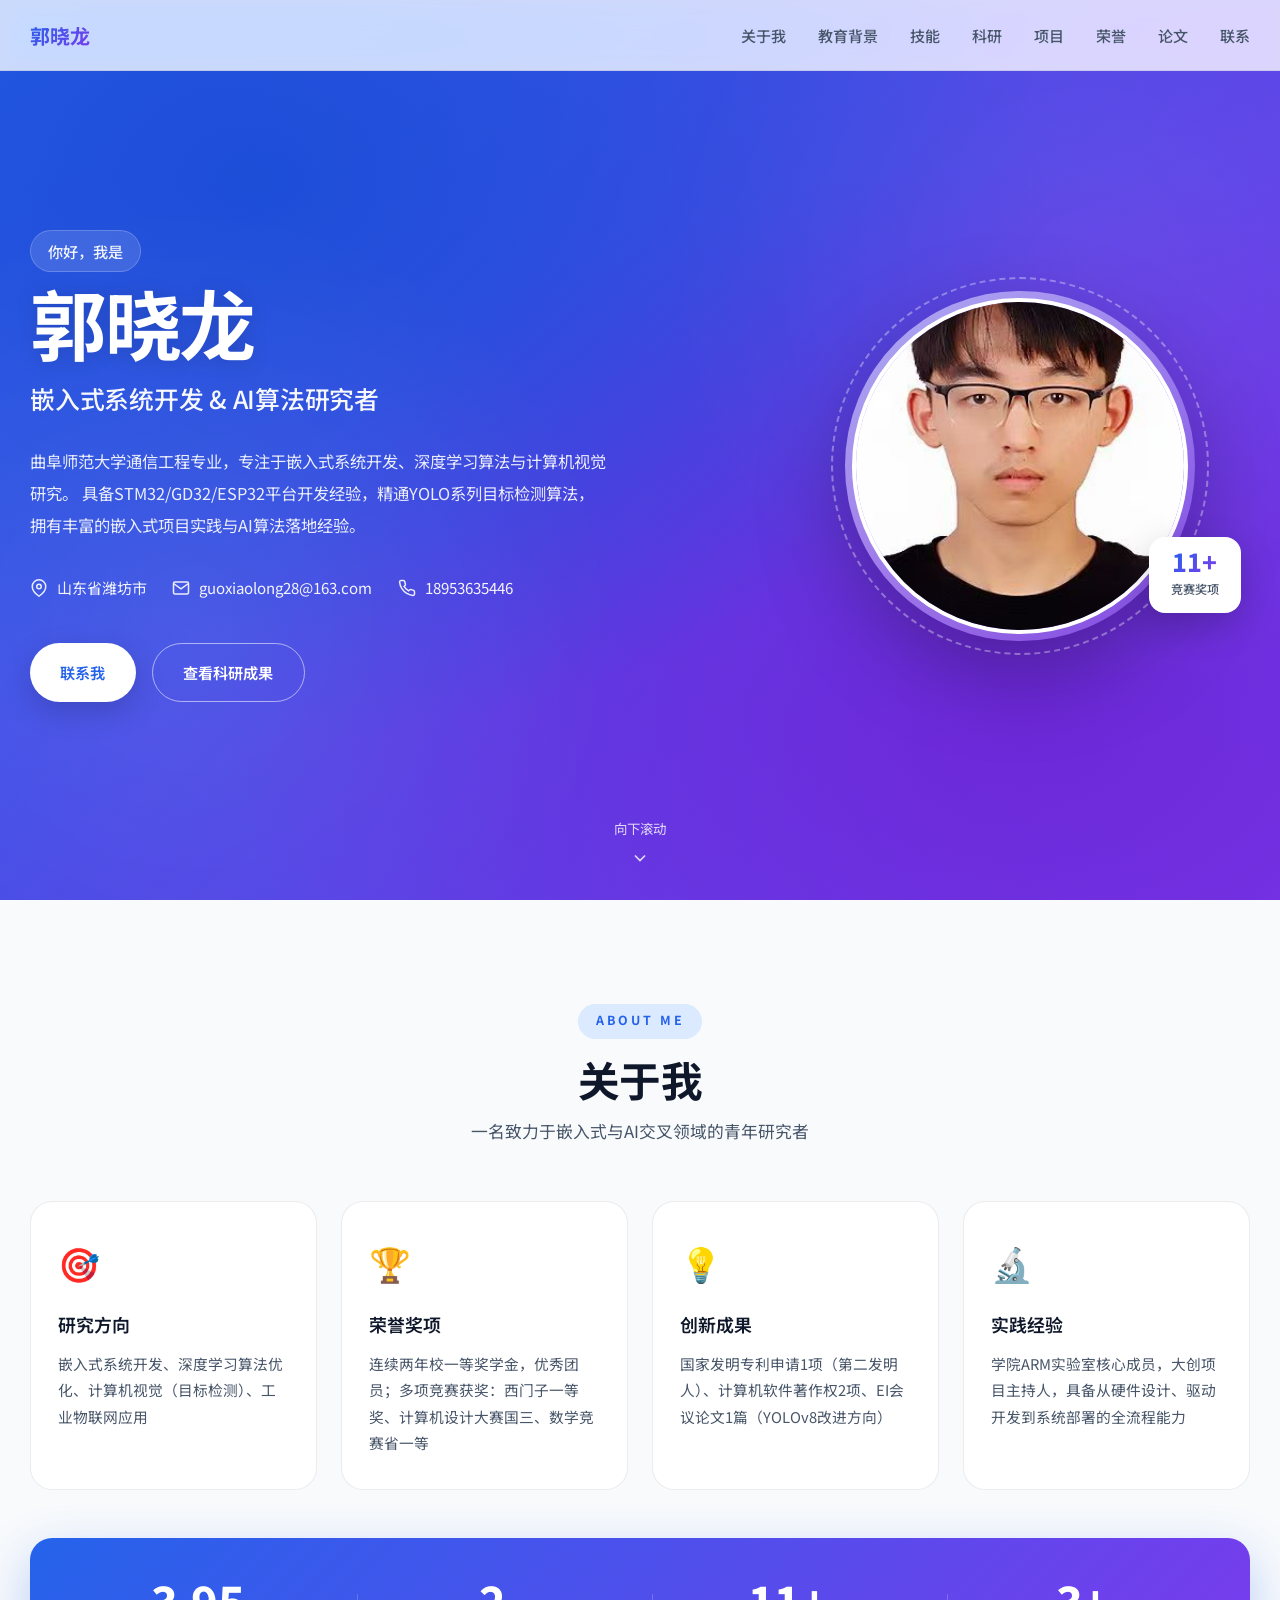
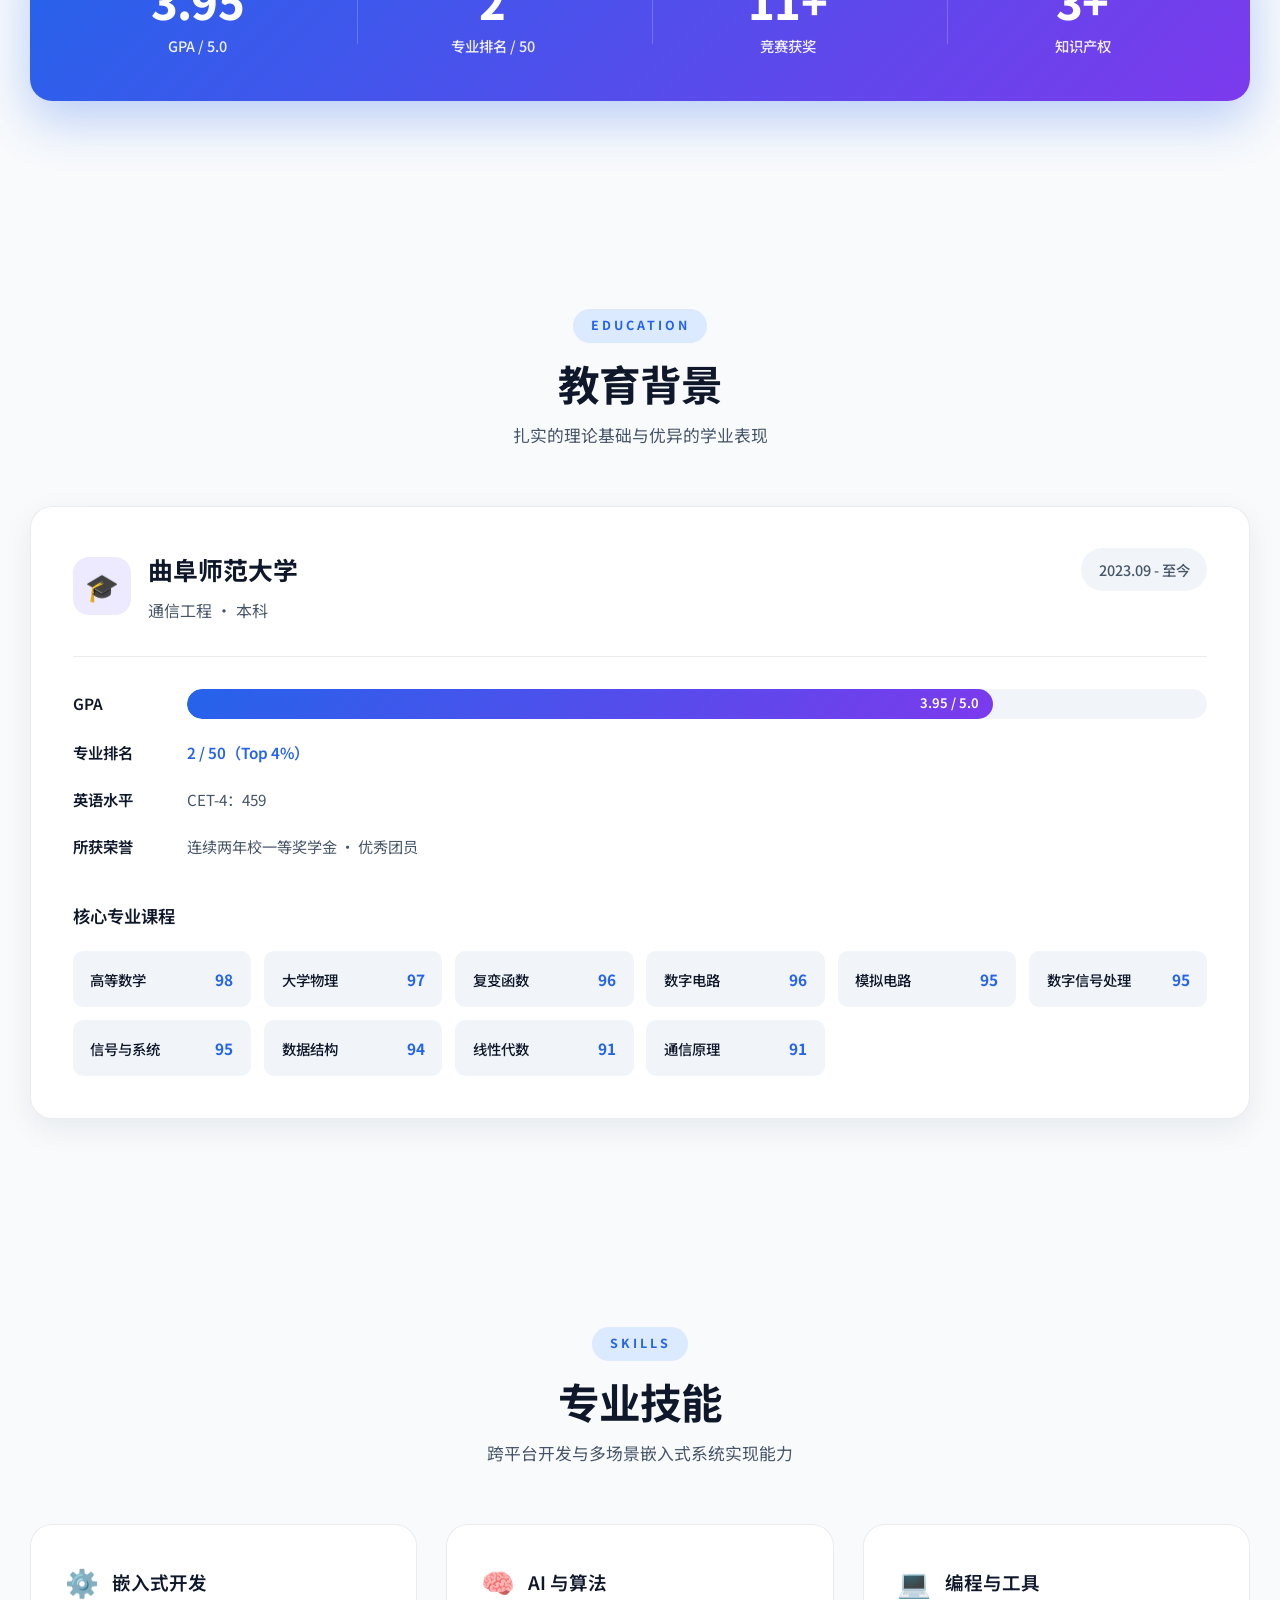
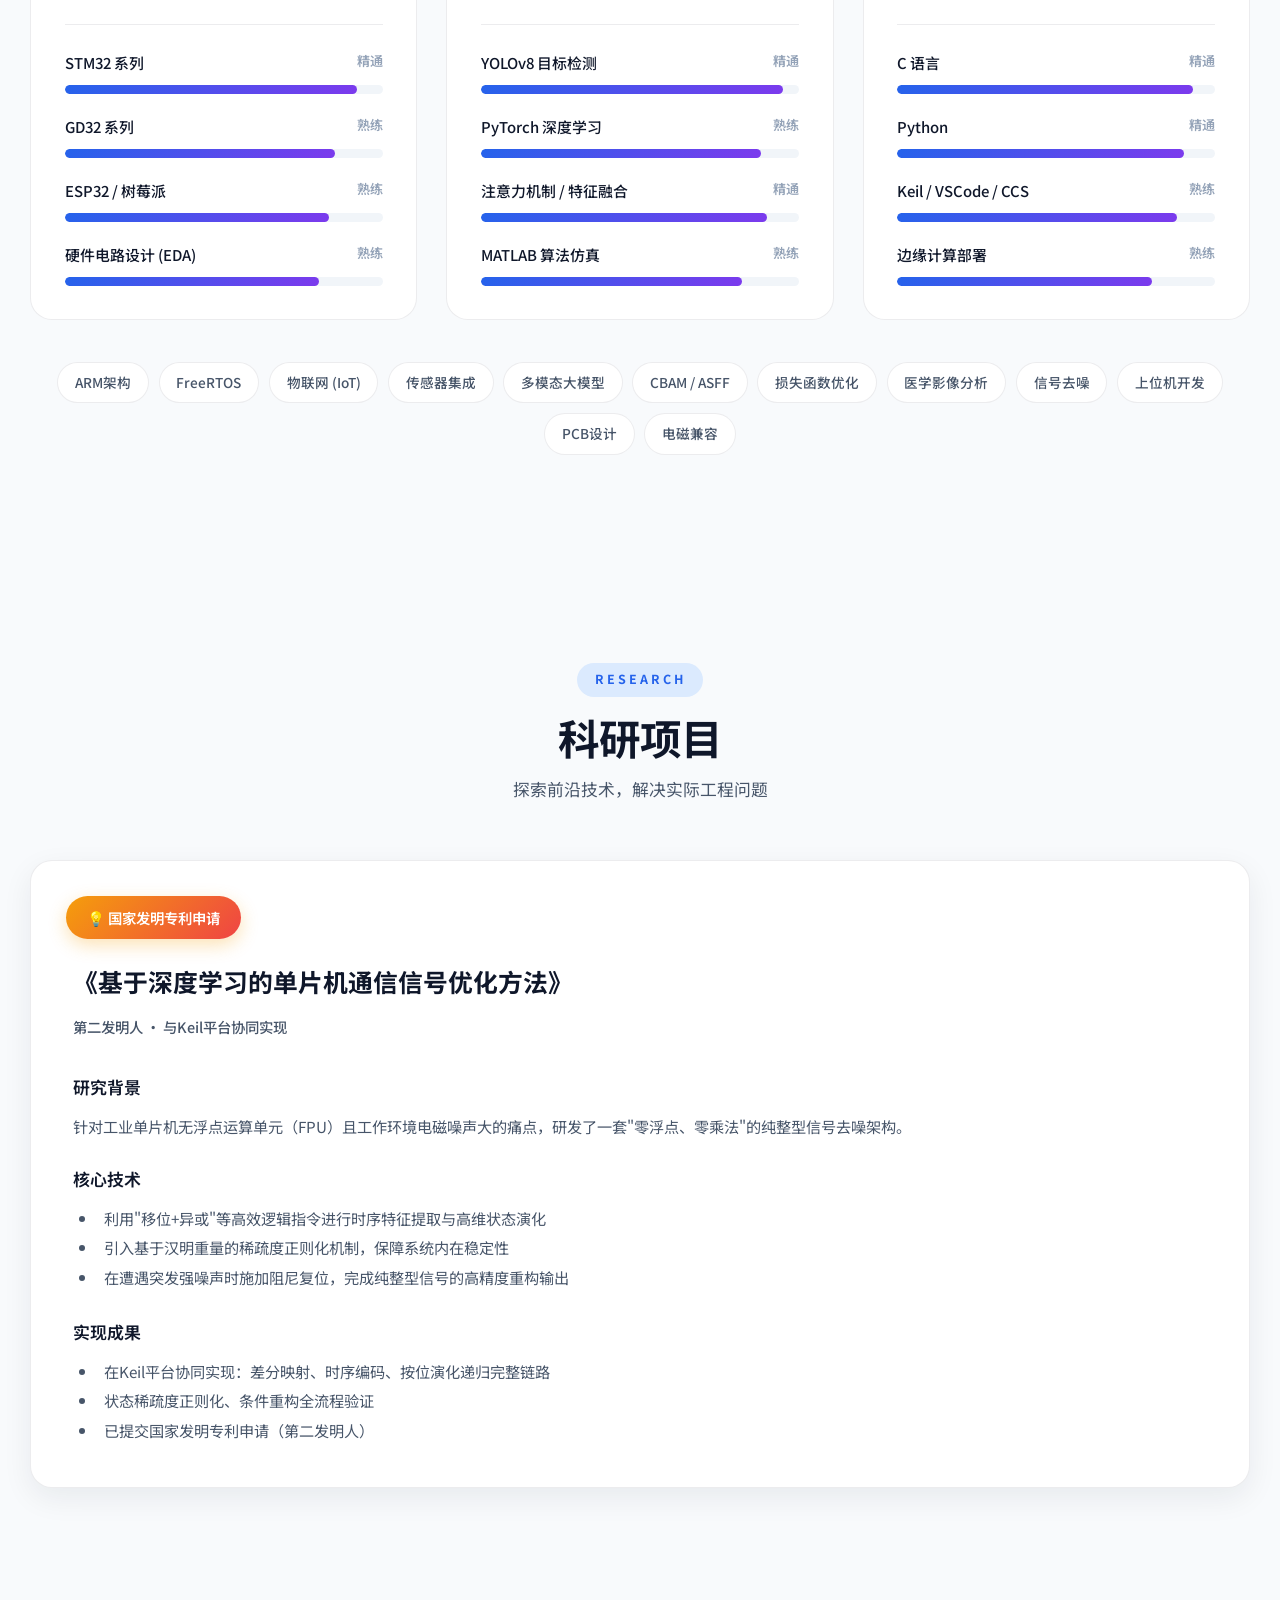
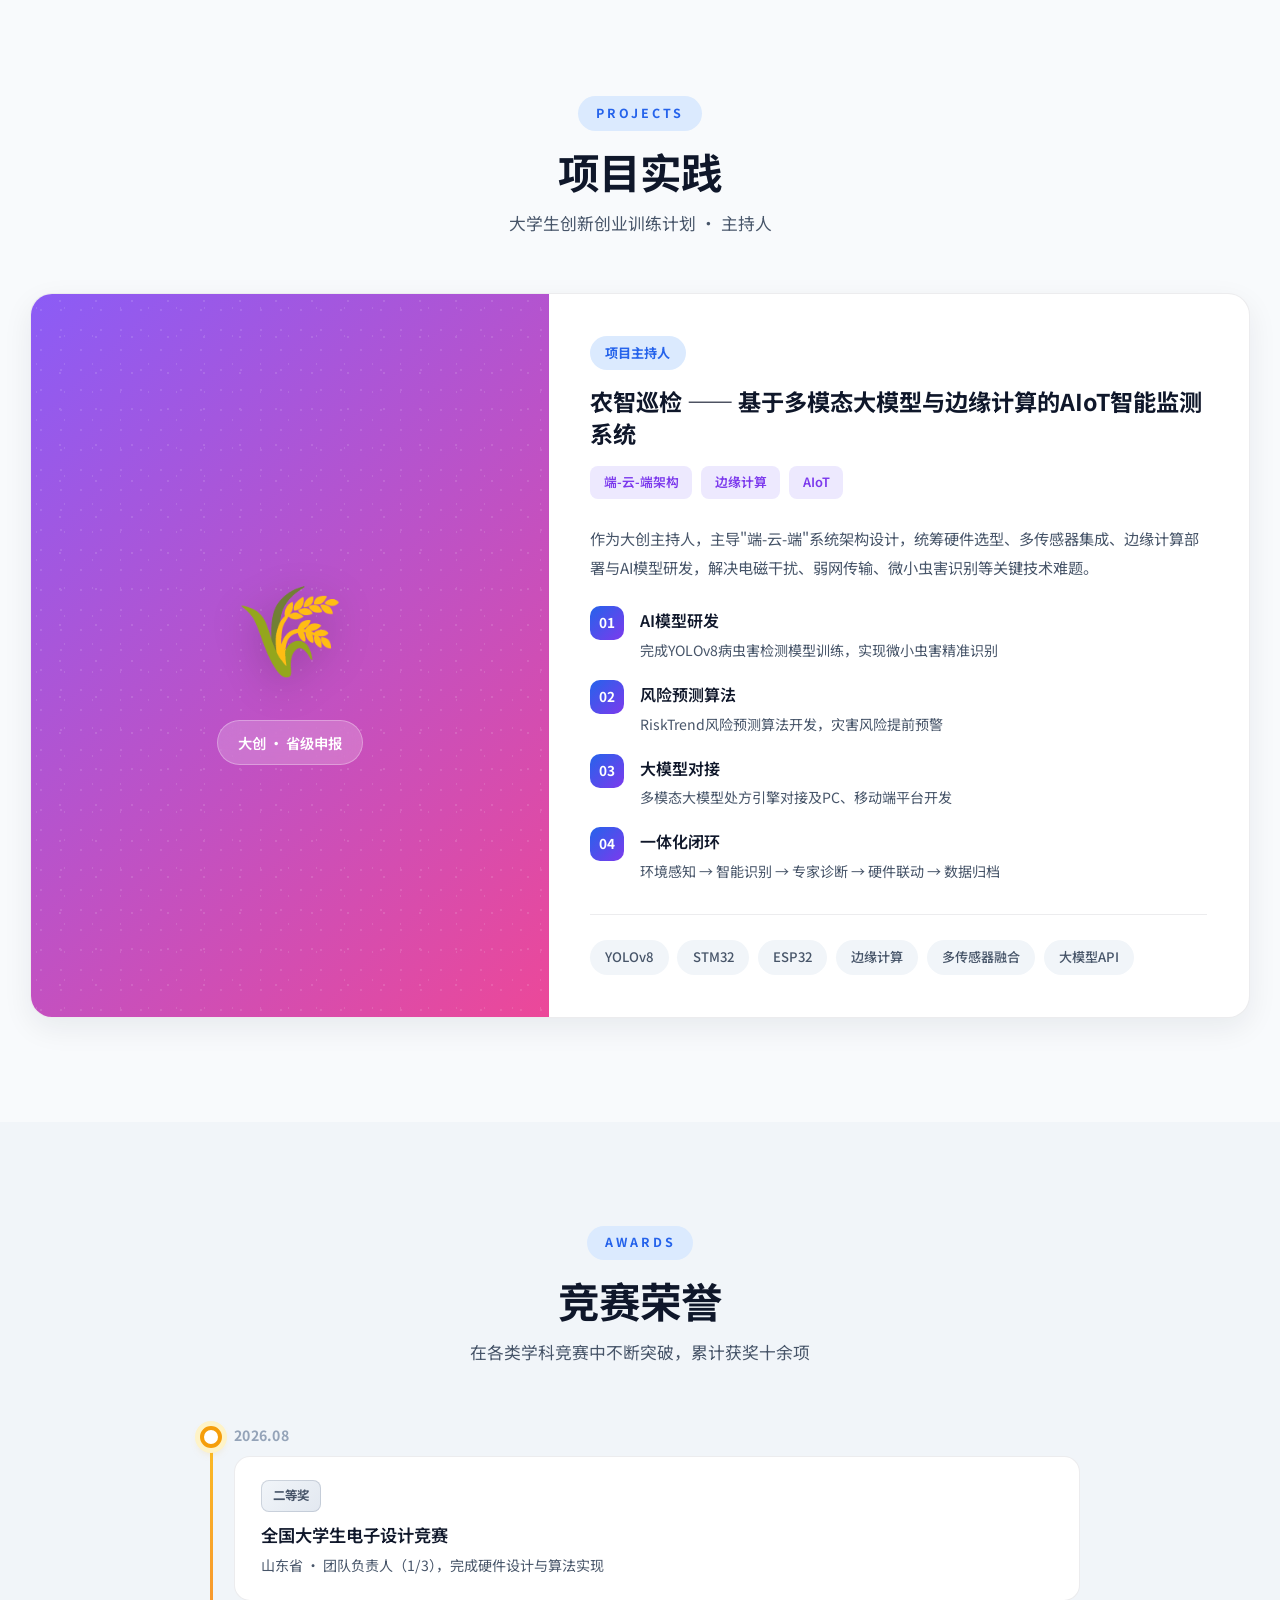
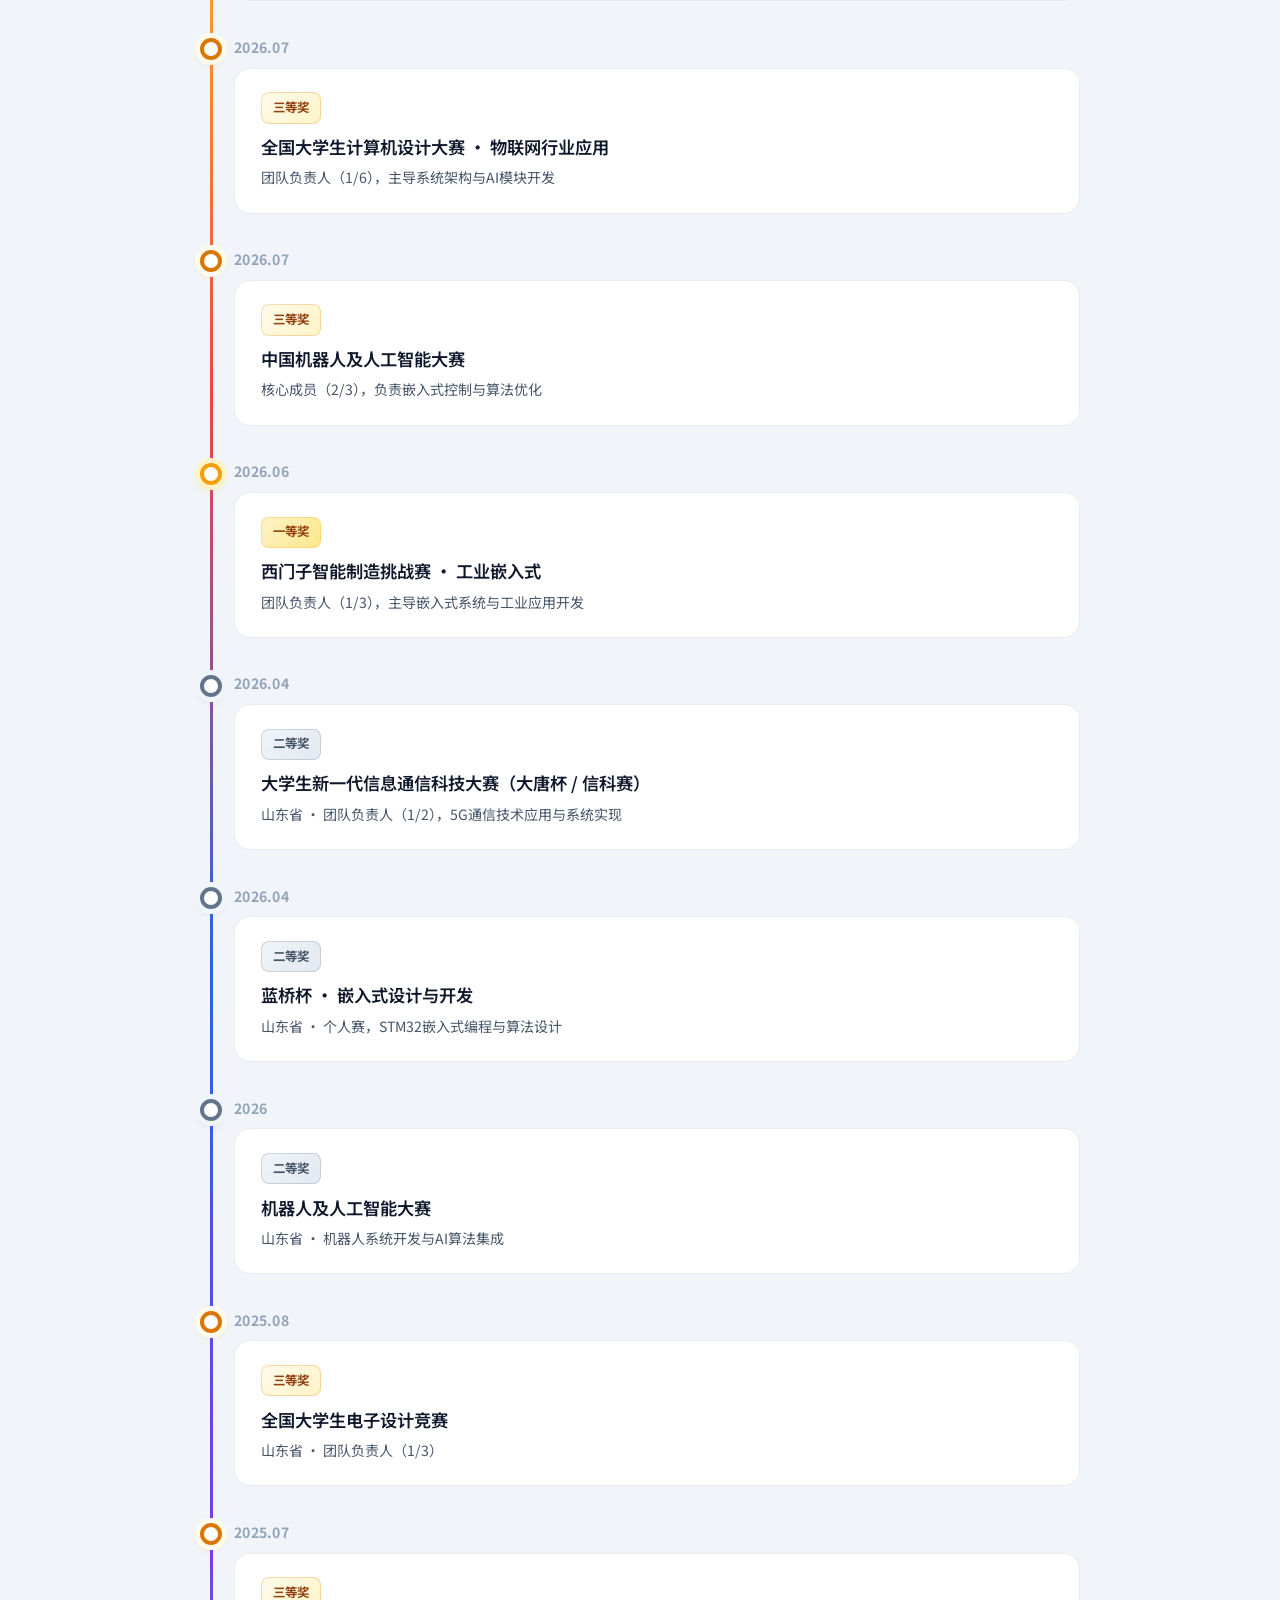
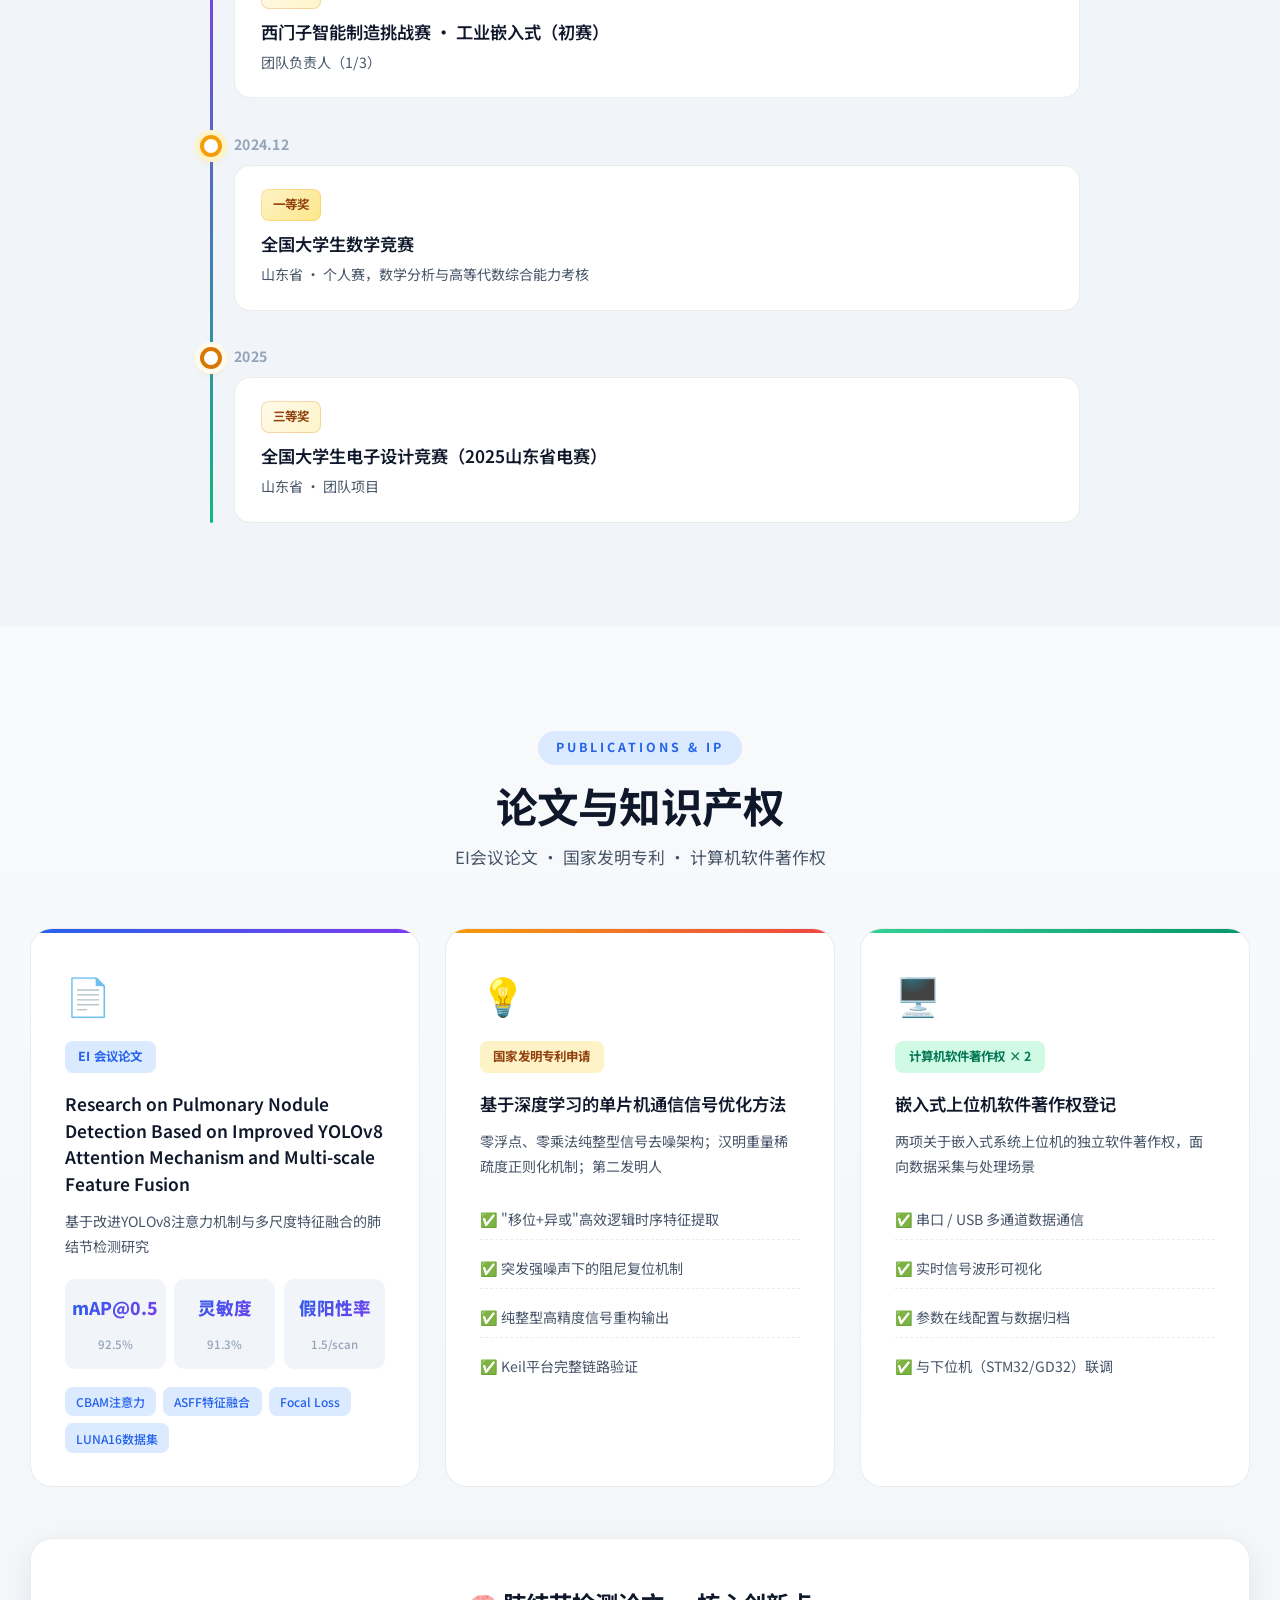
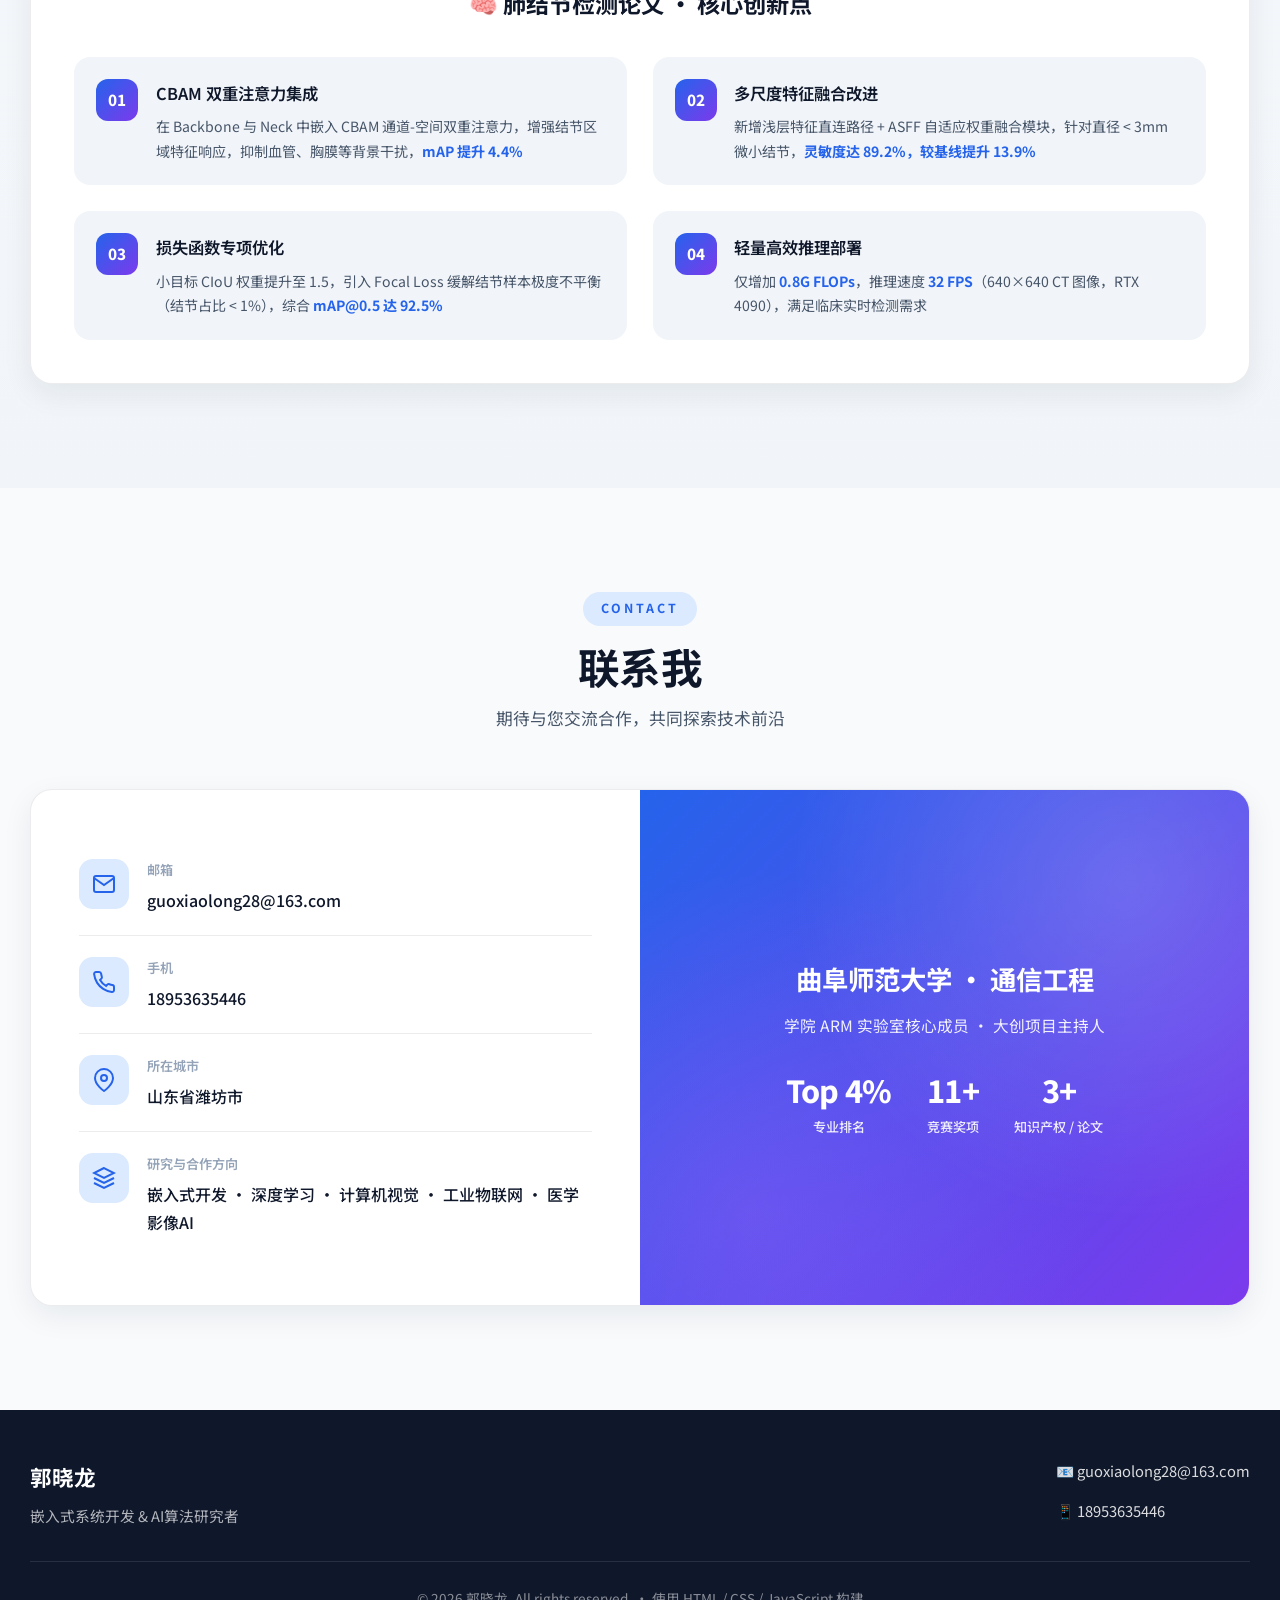
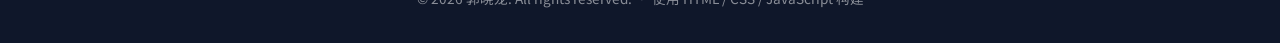
==== commit e175c5e2: "更新个人主页" ====
--- a/index.html
+++ b/index.html
@@ -66,7 +66,7 @@
           <img src="286c7cc17217b0080c7ce084d8f9ee6.jpg" alt="郭晓龙" />
         </div>
         <div class="photo-badge">
-          <span class="badge-num">10+</span>
+          <span class="badge-num">11+</span>
           <span class="badge-label">竞赛奖项</span>
         </div>
       </div>
@@ -94,34 +94,34 @@
           <div class="about-card">
             <div class="about-icon">🏆</div>
             <h3>荣誉奖项</h3>
-            <p>连续两年校一等奖学金，全国竞赛获奖多项，包括计算机设计大赛国三、西门子挑战赛一等奖等</p>
+            <p>连续两年校一等奖学金，优秀团员；多项竞赛获奖：西门子一等奖、计算机设计大赛国三、数学竞赛省一等</p>
           </div>
           <div class="about-card">
             <div class="about-icon">💡</div>
             <h3>创新成果</h3>
-            <p>国家发明专利1项（第二作者）、计算机软件著作权2项、EI会议论文1篇（YOLOv8改进方向）</p>
+            <p>国家发明专利申请1项（第二发明人）、计算机软件著作权2项、EI会议论文1篇（YOLOv8改进方向）</p>
           </div>
           <div class="about-card">
             <div class="about-icon">🔬</div>
             <h3>实践经验</h3>
-            <p>学院ARM实验室核心成员，大创项目主持人，具备从硬件设计到系统部署的全流程能力</p>
+            <p>学院ARM实验室核心成员，大创项目主持人，具备从硬件设计、驱动开发到系统部署的全流程能力</p>
           </div>
         </div>
         <div class="about-stats">
           <div class="stat-item">
-            <span class="stat-num">3.95</span>
+            <span class="stat-num" data-target="3.95" data-suffix="">3.95</span>
             <span class="stat-label">GPA / 5.0</span>
           </div>
           <div class="stat-item">
-            <span class="stat-num">2</span>
+            <span class="stat-num" data-target="2" data-suffix="">2</span>
             <span class="stat-label">专业排名 / 50</span>
           </div>
           <div class="stat-item">
-            <span class="stat-num">10+</span>
+            <span class="stat-num" data-target="11" data-suffix="+">11+</span>
             <span class="stat-label">竞赛获奖</span>
           </div>
           <div class="stat-item">
-            <span class="stat-num">3</span>
+            <span class="stat-num" data-target="3" data-suffix="+">3+</span>
             <span class="stat-label">知识产权</span>
           </div>
         </div>
@@ -149,7 +149,7 @@
           <div class="edu-info">
             <div class="info-row">
               <span class="info-label">GPA</span>
-              <div class="gpa-bar"><div class="gpa-fill" style="width:79%"><span>3.95 / 5.0</span></div></div>
+              <div class="gpa-bar"><div class="gpa-fill" data-width="79"><span>3.95 / 5.0</span></div></div>
             </div>
             <div class="info-row">
               <span class="info-label">专业排名</span>
@@ -199,19 +199,19 @@
             <div class="skill-list">
               <div class="skill-item">
                 <div class="skill-label"><span>STM32 系列</span><span>精通</span></div>
-                <div class="skill-bar"><div class="skill-fill" style="width:92%"></div></div>
+                <div class="skill-bar"><div class="skill-fill" data-width="92"></div></div>
               </div>
               <div class="skill-item">
                 <div class="skill-label"><span>GD32 系列</span><span>熟练</span></div>
-                <div class="skill-bar"><div class="skill-fill" style="width:85%"></div></div>
+                <div class="skill-bar"><div class="skill-fill" data-width="85"></div></div>
               </div>
               <div class="skill-item">
                 <div class="skill-label"><span>ESP32 / 树莓派</span><span>熟练</span></div>
-                <div class="skill-bar"><div class="skill-fill" style="width:83%"></div></div>
+                <div class="skill-bar"><div class="skill-fill" data-width="83"></div></div>
               </div>
               <div class="skill-item">
                 <div class="skill-label"><span>硬件电路设计 (EDA)</span><span>熟练</span></div>
-                <div class="skill-bar"><div class="skill-fill" style="width:80%"></div></div>
+                <div class="skill-bar"><div class="skill-fill" data-width="80"></div></div>
               </div>
             </div>
           </div>
@@ -223,19 +223,19 @@
             <div class="skill-list">
               <div class="skill-item">
                 <div class="skill-label"><span>YOLOv8 目标检测</span><span>精通</span></div>
-                <div class="skill-bar"><div class="skill-fill" style="width:95%"></div></div>
+                <div class="skill-bar"><div class="skill-fill" data-width="95"></div></div>
               </div>
               <div class="skill-item">
                 <div class="skill-label"><span>PyTorch 深度学习</span><span>熟练</span></div>
-                <div class="skill-bar"><div class="skill-fill" style="width:88%"></div></div>
+                <div class="skill-bar"><div class="skill-fill" data-width="88"></div></div>
               </div>
               <div class="skill-item">
                 <div class="skill-label"><span>注意力机制 / 特征融合</span><span>精通</span></div>
-                <div class="skill-bar"><div class="skill-fill" style="width:90%"></div></div>
+                <div class="skill-bar"><div class="skill-fill" data-width="90"></div></div>
               </div>
               <div class="skill-item">
                 <div class="skill-label"><span>MATLAB 算法仿真</span><span>熟练</span></div>
-                <div class="skill-bar"><div class="skill-fill" style="width:82%"></div></div>
+                <div class="skill-bar"><div class="skill-fill" data-width="82"></div></div>
               </div>
             </div>
           </div>
@@ -247,19 +247,19 @@
             <div class="skill-list">
               <div class="skill-item">
                 <div class="skill-label"><span>C 语言</span><span>精通</span></div>
-                <div class="skill-bar"><div class="skill-fill" style="width:93%"></div></div>
+                <div class="skill-bar"><div class="skill-fill" data-width="93"></div></div>
               </div>
               <div class="skill-item">
                 <div class="skill-label"><span>Python</span><span>精通</span></div>
-                <div class="skill-bar"><div class="skill-fill" style="width:90%"></div></div>
+                <div class="skill-bar"><div class="skill-fill" data-width="90"></div></div>
               </div>
               <div class="skill-item">
                 <div class="skill-label"><span>Keil / VSCode / CCS</span><span>熟练</span></div>
-                <div class="skill-bar"><div class="skill-fill" style="width:88%"></div></div>
+                <div class="skill-bar"><div class="skill-fill" data-width="88"></div></div>
               </div>
               <div class="skill-item">
                 <div class="skill-label"><span>边缘计算部署</span><span>熟练</span></div>
-                <div class="skill-bar"><div class="skill-fill" style="width:80%"></div></div>
+                <div class="skill-bar"><div class="skill-fill" data-width="80"></div></div>
               </div>
             </div>
           </div>
@@ -289,11 +289,11 @@
           <p class="section-subtitle">探索前沿技术，解决实际工程问题</p>
         </div>
         <div class="research-card">
-          <div class="research-tag">国家发明专利</div>
+          <div class="research-tag">💡 国家发明专利申请</div>
           <div class="research-body">
             <h3>《基于深度学习的单片机通信信号优化方法》</h3>
             <div class="research-meta">
-              <span>📌 专利申请（第二发明人）</span>
+              <span>第二发明人 · 与Keil平台协同实现</span>
             </div>
             <div class="research-content">
               <h4>研究背景</h4>
@@ -306,9 +306,9 @@
               </ul>
               <h4>实现成果</h4>
               <ul>
-                <li>在Keil平台协同实现：差分映射、时序编码、按位演化递归</li>
-                <li>状态稀疏度正则化、条件重构完整链路</li>
-                <li>申请国家发明专利（第二发明人）</li>
+                <li>在Keil平台协同实现：差分映射、时序编码、按位演化递归完整链路</li>
+                <li>状态稀疏度正则化、条件重构全流程验证</li>
+                <li>已提交国家发明专利申请（第二发明人）</li>
               </ul>
             </div>
           </div>
@@ -321,7 +321,7 @@
         <div class="section-header">
           <span class="section-tag">PROJECTS</span>
           <h2>项目实践</h2>
-          <p class="section-subtitle">大创项目主持人 · 端-云-端一体化系统</p>
+          <p class="section-subtitle">大学生创新创业训练计划 · 主持人</p>
         </div>
         <div class="project-main">
           <div class="project-cover">
@@ -332,7 +332,7 @@
             </div>
           </div>
           <div class="project-info">
-            <span class="project-role">主持人</span>
+            <span class="project-role">项目主持人</span>
             <h3>农智巡检 —— 基于多模态大模型与边缘计算的AIoT智能监测系统</h3>
             <div class="project-arch">
               <span class="arch-tag">端-云-端架构</span>
@@ -340,7 +340,7 @@
               <span class="arch-tag">AIoT</span>
             </div>
             <div class="project-desc">
-              <p>作为大创主持人，主导"端-云-端"系统架构设计，统筹硬件选型、多传感器集成、边缘计算部署与AI模型研发。</p>
+              <p>作为大创主持人，主导"端-云-端"系统架构设计，统筹硬件选型、多传感器集成、边缘计算部署与AI模型研发，解决电磁干扰、弱网传输、微小虫害识别等关键技术难题。</p>
               <div class="project-highlights">
                 <div class="highlight-item">
                   <span class="hl-num">01</span>
@@ -367,7 +367,7 @@
                   <span class="hl-num">04</span>
                   <div>
                     <h5>一体化闭环</h5>
-                    <p>环境感知→智能识别→专家诊断→硬件联动→数据归档</p>
+                    <p>环境感知 → 智能识别 → 专家诊断 → 硬件联动 → 数据归档</p>
                   </div>
                 </div>
               </div>
@@ -390,97 +390,106 @@
         <div class="section-header">
           <span class="section-tag">AWARDS</span>
           <h2>竞赛荣誉</h2>
-          <p class="section-subtitle">多项国家级与省级竞赛奖项获得者</p>
+          <p class="section-subtitle">在各类学科竞赛中不断突破，累计获奖十余项</p>
         </div>
         <div class="awards-timeline">
-          <div class="award-item national">
-            <div class="award-dot"></div>
+          <div class="award-item">
+            <div class="award-dot gold"></div>
             <div class="award-date">2026.08</div>
             <div class="award-content">
-              <span class="award-level national-level">国家级</span>
-              <h4>全国大学生电子设计竞赛 · 山东省二等奖</h4>
-              <p>团队负责人（1/3），完成硬件设计与算法实现</p>
-            </div>
-          </div>
-          <div class="award-item national">
-            <div class="award-dot"></div>
+              <span class="award-rank second">二等奖</span>
+              <h4>全国大学生电子设计竞赛</h4>
+              <p>山东省 · 团队负责人（1/3），完成硬件设计与算法实现</p>
+            </div>
+          </div>
+          <div class="award-item">
+            <div class="award-dot bronze"></div>
             <div class="award-date">2026.07</div>
             <div class="award-content">
-              <span class="award-level national-level">国家级</span>
-              <h4>全国大学生计算机设计大赛 · 物联网赛道全国三等奖</h4>
+              <span class="award-rank third">三等奖</span>
+              <h4>全国大学生计算机设计大赛 · 物联网行业应用</h4>
               <p>团队负责人（1/6），主导系统架构与AI模块开发</p>
             </div>
           </div>
-          <div class="award-item national">
-            <div class="award-dot"></div>
+          <div class="award-item">
+            <div class="award-dot bronze"></div>
             <div class="award-date">2026.07</div>
             <div class="award-content">
-              <span class="award-level national-level">国家级</span>
-              <h4>中国机器人及人工智能大赛 · 全国三等奖</h4>
+              <span class="award-rank third">三等奖</span>
+              <h4>中国机器人及人工智能大赛</h4>
               <p>核心成员（2/3），负责嵌入式控制与算法优化</p>
             </div>
           </div>
-          <div class="award-item national">
-            <div class="award-dot"></div>
+          <div class="award-item">
+            <div class="award-dot gold"></div>
             <div class="award-date">2026.06</div>
             <div class="award-content">
-              <span class="award-level national-level first">国家级 · 一等奖</span>
-              <h4>西门子智能制造挑战赛 · 工业嵌入式一等奖</h4>
+              <span class="award-rank first">一等奖</span>
+              <h4>西门子智能制造挑战赛 · 工业嵌入式</h4>
               <p>团队负责人（1/3），主导嵌入式系统与工业应用开发</p>
             </div>
           </div>
-          <div class="award-item provincial">
-            <div class="award-dot"></div>
+          <div class="award-item">
+            <div class="award-dot silver"></div>
             <div class="award-date">2026.04</div>
             <div class="award-content">
-              <span class="award-level provincial-level">省级</span>
-              <h4>大学生新一代信息通信科技大赛（大唐杯） · 山东省二等奖</h4>
-              <p>团队负责人（1/2），5G通信技术应用与系统实现</p>
-            </div>
-          </div>
-          <div class="award-item provincial">
-            <div class="award-dot"></div>
+              <span class="award-rank second">二等奖</span>
+              <h4>大学生新一代信息通信科技大赛（大唐杯 / 信科赛）</h4>
+              <p>山东省 · 团队负责人（1/2），5G通信技术应用与系统实现</p>
+            </div>
+          </div>
+          <div class="award-item">
+            <div class="award-dot silver"></div>
             <div class="award-date">2026.04</div>
             <div class="award-content">
-              <span class="award-level provincial-level">省级</span>
-              <h4>蓝桥杯 · 嵌入式山东省二等奖</h4>
-              <p>个人赛，STM32嵌入式编程与算法设计</p>
-            </div>
-          </div>
-          <div class="award-item national">
-            <div class="award-dot"></div>
+              <span class="award-rank second">二等奖</span>
+              <h4>蓝桥杯 · 嵌入式设计与开发</h4>
+              <p>山东省 · 个人赛，STM32嵌入式编程与算法设计</p>
+            </div>
+          </div>
+          <div class="award-item">
+            <div class="award-dot silver"></div>
+            <div class="award-date">2026</div>
+            <div class="award-content">
+              <span class="award-rank second">二等奖</span>
+              <h4>机器人及人工智能大赛</h4>
+              <p>山东省 · 机器人系统开发与AI算法集成</p>
+            </div>
+          </div>
+          <div class="award-item">
+            <div class="award-dot bronze"></div>
             <div class="award-date">2025.08</div>
             <div class="award-content">
-              <span class="award-level national-level">国家级</span>
-              <h4>全国大学生电子设计竞赛 · 山东省三等奖</h4>
+              <span class="award-rank third">三等奖</span>
+              <h4>全国大学生电子设计竞赛</h4>
+              <p>山东省 · 团队负责人（1/3）</p>
+            </div>
+          </div>
+          <div class="award-item">
+            <div class="award-dot bronze"></div>
+            <div class="award-date">2025.07</div>
+            <div class="award-content">
+              <span class="award-rank third">三等奖</span>
+              <h4>西门子智能制造挑战赛 · 工业嵌入式（初赛）</h4>
               <p>团队负责人（1/3）</p>
             </div>
           </div>
-          <div class="award-item national">
-            <div class="award-dot"></div>
-            <div class="award-date">2025.07</div>
-            <div class="award-content">
-              <span class="award-level national-level">国家级</span>
-              <h4>西门子工业嵌入式全国初赛 · 三等奖</h4>
-              <p>团队负责人（1/3）</p>
-            </div>
-          </div>
-          <div class="award-item provincial">
-            <div class="award-dot"></div>
+          <div class="award-item">
+            <div class="award-dot gold"></div>
             <div class="award-date">2024.12</div>
             <div class="award-content">
-              <span class="award-level provincial-level first">省级 · 一等奖</span>
-              <h4>全国大学生数学竞赛 · 山东省一等奖</h4>
-              <p>个人赛，数学分析与高等代数综合能力考核</p>
-            </div>
-          </div>
-          <div class="award-item provincial">
-            <div class="award-dot"></div>
-            <div class="award-date">—</div>
-            <div class="award-content">
-              <span class="award-level provincial-level">省级</span>
-              <h4>机器人及人工智能大赛 · 山东省二等奖</h4>
-              <p>机器人系统开发与AI算法集成</p>
+              <span class="award-rank first">一等奖</span>
+              <h4>全国大学生数学竞赛</h4>
+              <p>山东省 · 个人赛，数学分析与高等代数综合能力考核</p>
+            </div>
+          </div>
+          <div class="award-item">
+            <div class="award-dot bronze"></div>
+            <div class="award-date">2025</div>
+            <div class="award-content">
+              <span class="award-rank third">三等奖</span>
+              <h4>全国大学生电子设计竞赛（2025山东省电赛）</h4>
+              <p>山东省 · 团队项目</p>
             </div>
           </div>
         </div>
@@ -490,9 +499,9 @@
     <section id="paper" class="section paper-section">
       <div class="container">
         <div class="section-header">
-          <span class="section-tag">PUBLICATIONS</span>
+          <span class="section-tag">PUBLICATIONS &amp; IP</span>
           <h2>论文与知识产权</h2>
-          <p class="section-subtitle">EI会议论文 · 国家发明专利 · 软件著作权</p>
+          <p class="section-subtitle">EI会议论文 · 国家发明专利 · 计算机软件著作权</p>
         </div>
 
         <div class="ip-grid">
@@ -510,64 +519,66 @@
               <span>CBAM注意力</span>
               <span>ASFF特征融合</span>
               <span>Focal Loss</span>
-              <span>LUNA16</span>
+              <span>LUNA16数据集</span>
             </div>
           </div>
 
           <div class="ip-card patent">
             <div class="ip-icon">💡</div>
-            <span class="ip-type">国家发明专利</span>
+            <span class="ip-type">国家发明专利申请</span>
             <h4>基于深度学习的单片机通信信号优化方法</h4>
-            <p class="ip-desc">零浮点零乘法纯整型信号去噪架构，汉明重量稀疏度正则化，第二发明人</p>
+            <p class="ip-desc">零浮点、零乘法纯整型信号去噪架构；汉明重量稀疏度正则化机制；第二发明人</p>
             <div class="ip-features">
-              <div>✅ 移位+异或高效逻辑</div>
-              <div>✅ 突发强噪声阻尼复位</div>
-              <div>✅ 纯整型高精度重构</div>
+              <div>✅ "移位+异或"高效逻辑时序特征提取</div>
+              <div>✅ 突发强噪声下的阻尼复位机制</div>
+              <div>✅ 纯整型高精度信号重构输出</div>
+              <div>✅ Keil平台完整链路验证</div>
             </div>
           </div>
 
           <div class="ip-card soft">
             <div class="ip-icon">🖥️</div>
-            <span class="ip-type">计算机软件著作权 ×2</span>
-            <h4>上位机软件著作权登记</h4>
-            <p class="ip-desc">两项关于嵌入式上位机的软件著作权，涵盖数据采集、信号处理与可视化交互功能</p>
+            <span class="ip-type">计算机软件著作权 × 2</span>
+            <h4>嵌入式上位机软件著作权登记</h4>
+            <p class="ip-desc">两项关于嵌入式系统上位机的独立软件著作权，面向数据采集与处理场景</p>
             <div class="ip-features">
-              <div>✅ 串口/USB数据通信</div>
-              <div>✅ 实时信号可视化</div>
-              <div>✅ 参数配置与归档</div>
+              <div>✅ 串口 / USB 多通道数据通信</div>
+              <div>✅ 实时信号波形可视化</div>
+              <div>✅ 参数在线配置与数据归档</div>
+              <div>✅ 与下位机（STM32/GD32）联调</div>
             </div>
           </div>
         </div>
 
         <div class="paper-detail">
-          <h3>论文核心创新点</h3>
+          <h3>🧠 肺结节检测论文 · 核心创新点</h3>
           <div class="detail-grid">
             <div class="detail-item">
               <span class="detail-num">01</span>
               <div>
-                <h5>CBAM注意力模块集成</h5>
-                <p>在Backbone与Neck中嵌入CBAM通道-空间双重注意力，增强结节区域特征响应，抑制血管胸膜背景干扰，mAP提升4.4个百分点</p>
+                <h5>CBAM 双重注意力集成</h5>
+                <p>在 Backbone 与 Neck 中嵌入 CBAM 通道-空间双重注意力，增强结节区域特征响应，抑制血管、胸膜等背景干扰，<b>mAP 提升 4.4%</b></p>
               </div>
             </div>
             <div class="detail-item">
               <span class="detail-num">02</span>
               <div>
                 <h5>多尺度特征融合改进</h5>
-                <p>新增浅层特征直连路径 + ASFF自适应权重融合模块，微小结节（&lt;3mm）灵敏度达89.2%，较基线提升13.9个百分点</p>
+                <p>新增浅层特征直连路径 + ASFF 自适应权重融合模块，针对直径 &lt; 3mm 微小结节，<b>灵敏度达 89.2%，较基线提升 13.9%</b></p>
               </div>
             </div>
             <div class="detail-item">
               <span class="detail-num">03</span>
               <div>
-                <h5>损失函数优化</h5>
-                <p>小目标CIoU权重提升至1.5，引入Focal Loss缓解样本不平衡（结节&lt;1%），综合mAP@0.5达92.5%</p>
+                <h5>损失函数专项优化</h5>
+                <p>小目标 CIoU 权重提升至 1.5，引入 Focal Loss 缓解结节样本极度不平衡（结节占比 &lt; 1%），综合 <b>mAP@0.5 达 92.5%</b></p>
               </div>
             </div>
             <div class="detail-item">
               <span class="detail-num">04</span>
               <div>
-                <h5>高效推理部署</h5>
-                <p>仅增0.8G FLOPs，推理速度32 FPS（640×640 CT图像），满足临床实时检测需求</p>
+                <h5>轻量高效推理部署</h5>
+                <p>仅增加 <b>0.8G FLOPs</b>，推理速度 <b>32 FPS</b>（640×640 CT 图像，RTX 4090），满足临床实时检测需求</p>
               </div>
             </div>
           </div>
@@ -607,7 +618,7 @@
                 <svg viewBox="0 0 24 24" width="24" height="24" fill="none" stroke="currentColor" stroke-width="2"><path d="M21 10c0 7-9 13-9 13s-9-6-9-13a9 9 0 0 1 18 0z"/><circle cx="12" cy="10" r="3"/></svg>
               </div>
               <div>
-                <span>地址</span>
+                <span>所在城市</span>
                 <p>山东省潍坊市</p>
               </div>
             </div>
@@ -616,8 +627,8 @@
                 <svg viewBox="0 0 24 24" width="24" height="24" fill="none" stroke="currentColor" stroke-width="2"><path d="M12 2L2 7l10 5 10-5-10-5z"/><path d="M2 17l10 5 10-5M2 12l10 5 10-5"/></svg>
               </div>
               <div>
-                <span>研究领域</span>
-                <p>嵌入式开发 · 深度学习 · 计算机视觉 · 工业物联网</p>
+                <span>研究与合作方向</span>
+                <p>嵌入式开发 · 深度学习 · 计算机视觉 · 工业物联网 · 医学影像AI</p>
               </div>
             </div>
           </div>
@@ -625,11 +636,11 @@
             <div class="banner-bg"></div>
             <div class="banner-content">
               <h3>曲阜师范大学 · 通信工程</h3>
-              <p>学院ARM实验室核心成员 · 大创主持人</p>
+              <p>学院 ARM 实验室核心成员 · 大创项目主持人</p>
               <div class="banner-stats">
                 <div><b>Top 4%</b><span>专业排名</span></div>
-                <div><b>10+</b><span>竞赛奖项</span></div>
-                <div><b>3</b><span>知识产权</span></div>
+                <div><b>11+</b><span>竞赛奖项</span></div>
+                <div><b>3+</b><span>知识产权 / 论文</span></div>
               </div>
             </div>
           </div>
--- a/styles.css
+++ b/styles.css
@@ -1,7 +1,7 @@
 :root {
-  --bg: #f5f7fb;
+  --bg: #f8fafc;
   --surface: #ffffff;
-  --surface-alt: #f0f4fa;
+  --surface-alt: #f1f5f9;
   --text: #0f172a;
   --text-light: #475569;
   --text-muted: #94a3b8;
@@ -12,19 +12,23 @@
   --accent-light: #ede9fe;
   --success: #10b981;
   --warning: #f59e0b;
+  --danger: #ef4444;
   --border: rgba(15, 23, 42, 0.08);
   --border-strong: rgba(15, 23, 42, 0.12);
-  --shadow-sm: 0 2px 8px rgba(15, 23, 42, 0.04);
-  --shadow-md: 0 8px 24px rgba(15, 23, 42, 0.06);
-  --shadow-lg: 0 20px 60px rgba(15, 23, 42, 0.08);
+  --shadow-sm: 0 2px 8px rgba(15, 23, 42, 0.05);
+  --shadow-md: 0 10px 30px rgba(15, 23, 42, 0.07);
+  --shadow-lg: 0 24px 70px rgba(15, 23, 42, 0.1);
   --radius-sm: 10px;
   --radius-md: 16px;
-  --radius-lg: 24px;
-  --radius-xl: 32px;
+  --radius-lg: 22px;
+  --radius-xl: 30px;
   --grad-primary: linear-gradient(135deg, #2563eb 0%, #7c3aed 100%);
   --grad-warm: linear-gradient(135deg, #f59e0b 0%, #ef4444 100%);
   --grad-cool: linear-gradient(135deg, #10b981 0%, #2563eb 100%);
   --grad-purple: linear-gradient(135deg, #8b5cf6 0%, #ec4899 100%);
+  --grad-ocean: linear-gradient(135deg, #0ea5e9 0%, #6366f1 100%);
+  --grad-sun: linear-gradient(135deg, #fbbf24 0%, #f97316 100%);
+  --grad-green: linear-gradient(135deg, #34d399 0%, #059669 100%);
 }
 
 * {
@@ -38,10 +42,10 @@
 }
 
 body {
-  font-family: "Noto Sans SC", "Segoe UI", -apple-system, BlinkMacSystemFont, sans-serif;
+  font-family: "Noto Sans SC", "PingFang SC", "Microsoft YaHei", "Segoe UI", -apple-system, sans-serif;
   background: var(--bg);
   color: var(--text);
-  line-height: 1.7;
+  line-height: 1.75;
   -webkit-font-smoothing: antialiased;
   -moz-osx-font-smoothing: grayscale;
   overflow-x: hidden;
@@ -62,12 +66,12 @@
 }
 
 .container {
-  width: min(1200px, calc(100% - 3rem));
+  width: min(1220px, calc(100% - 3rem));
   margin: 0 auto;
 }
 
 .section {
-  padding: 6rem 0;
+  padding: 6.5rem 0;
   position: relative;
 }
 
@@ -78,29 +82,31 @@
 
 .section-tag {
   display: inline-block;
-  font-size: 0.8rem;
-  font-weight: 600;
+  font-size: 0.78rem;
+  font-weight: 700;
   letter-spacing: 3px;
   color: var(--primary);
   background: var(--primary-light);
-  padding: 0.35rem 1rem;
+  padding: 0.4rem 1.1rem;
   border-radius: 999px;
   margin-bottom: 1rem;
 }
 
 .section-header h2 {
-  font-size: clamp(1.8rem, 3.5vw, 2.5rem);
+  font-size: clamp(1.85rem, 3.5vw, 2.6rem);
   font-weight: 700;
   color: var(--text);
   margin-bottom: 0.75rem;
   letter-spacing: -0.02em;
+  line-height: 1.2;
 }
 
 .section-subtitle {
   font-size: 1.05rem;
   color: var(--text-light);
-  max-width: 600px;
+  max-width: 620px;
   margin: 0 auto;
+  line-height: 1.7;
 }
 
 .navbar {
@@ -109,31 +115,33 @@
   left: 0;
   right: 0;
   z-index: 100;
-  background: rgba(255, 255, 255, 0.75);
-  backdrop-filter: blur(12px);
-  -webkit-backdrop-filter: blur(12px);
+  background: rgba(255, 255, 255, 0.78);
+  backdrop-filter: saturate(180%) blur(14px);
+  -webkit-backdrop-filter: saturate(180%) blur(14px);
   border-bottom: 1px solid var(--border);
   transition: all 0.3s ease;
 }
 
 .navbar.scrolled {
   box-shadow: var(--shadow-sm);
+  border-bottom-color: rgba(15, 23, 42, 0.05);
 }
 
 .nav-inner {
   display: flex;
   align-items: center;
   justify-content: space-between;
-  height: 68px;
+  height: 70px;
 }
 
 .nav-logo {
-  font-size: 1.2rem;
+  font-size: 1.25rem;
   font-weight: 700;
   background: var(--grad-primary);
   -webkit-background-clip: text;
   -webkit-text-fill-color: transparent;
   background-clip: text;
+  letter-spacing: 0.01em;
 }
 
 .nav-links {
@@ -142,7 +150,7 @@
 }
 
 .nav-links a {
-  font-size: 0.95rem;
+  font-size: 0.94rem;
   font-weight: 500;
   color: var(--text-light);
   transition: color 0.2s;
@@ -158,6 +166,7 @@
   height: 2px;
   background: var(--grad-primary);
   transition: width 0.3s ease;
+  border-radius: 2px;
 }
 
 .nav-links a:hover {
@@ -191,14 +200,17 @@
   min-height: 100vh;
   display: flex;
   align-items: center;
-  padding: 6rem 0 4rem;
+  padding: 6.5rem 0 4.5rem;
   overflow: hidden;
 }
 
 .hero-bg {
   position: absolute;
   inset: 0;
-  background: var(--grad-primary);
+  background:
+    radial-gradient(ellipse at 20% 20%, #1d4ed8 0%, transparent 55%),
+    radial-gradient(ellipse at 80% 80%, #6d28d9 0%, transparent 55%),
+    linear-gradient(135deg, #2563eb 0%, #4f46e5 50%, #7c3aed 100%);
   z-index: 0;
 }
 
@@ -207,9 +219,9 @@
   position: absolute;
   inset: 0;
   background:
-    radial-gradient(circle at 20% 30%, rgba(255, 255, 255, 0.12) 0%, transparent 50%),
-    radial-gradient(circle at 80% 70%, rgba(139, 92, 246, 0.3) 0%, transparent 50%),
-    radial-gradient(circle at 50% 100%, rgba(255, 255, 255, 0.08) 0%, transparent 40%);
+    radial-gradient(circle at 15% 70%, rgba(255, 255, 255, 0.09) 0%, transparent 35%),
+    radial-gradient(circle at 85% 30%, rgba(255, 255, 255, 0.07) 0%, transparent 35%);
+  opacity: 0.8;
 }
 
 .hero-inner {
@@ -217,65 +229,67 @@
   z-index: 1;
   display: grid;
   grid-template-columns: 1.2fr 0.8fr;
-  gap: 4rem;
+  gap: 4.5rem;
   align-items: center;
   color: #fff;
 }
 
 .hero-greeting {
   display: inline-block;
-  font-size: 1rem;
+  font-size: 0.95rem;
   font-weight: 500;
-  opacity: 0.9;
-  margin-bottom: 0.5rem;
-  padding: 0.4rem 1rem;
-  background: rgba(255, 255, 255, 0.12);
-  border: 1px solid rgba(255, 255, 255, 0.2);
+  opacity: 0.94;
+  margin-bottom: 0.6rem;
+  padding: 0.4rem 1.05rem;
+  background: rgba(255, 255, 255, 0.14);
+  border: 1px solid rgba(255, 255, 255, 0.22);
   border-radius: 999px;
-  backdrop-filter: blur(8px);
+  backdrop-filter: blur(10px);
 }
 
 .hero-name {
-  font-size: clamp(2.8rem, 6vw, 4.5rem);
+  font-size: clamp(3rem, 6vw, 4.8rem);
   font-weight: 700;
-  line-height: 1.1;
-  margin-bottom: 0.75rem;
+  line-height: 1.08;
+  margin-bottom: 0.8rem;
   letter-spacing: -0.03em;
+  text-shadow: 0 2px 20px rgba(0, 0, 0, 0.15);
 }
 
 .hero-title {
-  font-size: clamp(1.1rem, 2vw, 1.5rem);
+  font-size: clamp(1.1rem, 2vw, 1.55rem);
   font-weight: 500;
-  opacity: 0.95;
-  margin-bottom: 1.5rem;
+  opacity: 0.96;
+  margin-bottom: 1.6rem;
+  letter-spacing: -0.01em;
 }
 
 .hero-desc {
   font-size: 1.02rem;
-  line-height: 1.9;
-  opacity: 0.88;
-  max-width: 560px;
-  margin-bottom: 2rem;
+  line-height: 1.95;
+  opacity: 0.9;
+  max-width: 580px;
+  margin-bottom: 2.1rem;
 }
 
 .hero-meta {
   display: flex;
   flex-wrap: wrap;
-  gap: 1rem 1.5rem;
-  margin-bottom: 2.5rem;
+  gap: 0.8rem 1.6rem;
+  margin-bottom: 2.6rem;
 }
 
 .meta-item {
   display: flex;
   align-items: center;
-  gap: 0.5rem;
-  font-size: 0.95rem;
-  opacity: 0.92;
+  gap: 0.55rem;
+  font-size: 0.94rem;
+  opacity: 0.94;
 }
 
 .meta-item svg {
   flex-shrink: 0;
-  opacity: 0.9;
+  opacity: 0.95;
 }
 
 .hero-buttons {
@@ -288,7 +302,7 @@
   display: inline-flex;
   align-items: center;
   justify-content: center;
-  padding: 0.9rem 1.8rem;
+  padding: 0.95rem 1.9rem;
   border-radius: 999px;
   font-weight: 600;
   font-size: 0.95rem;
@@ -296,28 +310,29 @@
   border: none;
   transition: all 0.25s ease;
   white-space: nowrap;
+  font-family: inherit;
 }
 
 .btn-primary {
   background: #fff;
   color: var(--primary);
-  box-shadow: 0 8px 24px rgba(0, 0, 0, 0.12);
+  box-shadow: 0 10px 30px rgba(0, 0, 0, 0.16);
 }
 
 .btn-primary:hover {
   transform: translateY(-2px);
-  box-shadow: 0 12px 32px rgba(0, 0, 0, 0.18);
+  box-shadow: 0 14px 36px rgba(0, 0, 0, 0.22);
 }
 
 .btn-outline {
   background: transparent;
   color: #fff;
-  border: 1.5px solid rgba(255, 255, 255, 0.5);
+  border: 1.5px solid rgba(255, 255, 255, 0.55);
 }
 
 .btn-outline:hover {
-  background: rgba(255, 255, 255, 0.12);
-  border-color: rgba(255, 255, 255, 0.85);
+  background: rgba(255, 255, 255, 0.14);
+  border-color: rgba(255, 255, 255, 0.9);
   transform: translateY(-2px);
 }
 
@@ -330,20 +345,20 @@
 
 .photo-frame {
   position: relative;
-  width: min(340px, 80%);
+  width: min(350px, 80%);
   aspect-ratio: 1;
   border-radius: 50%;
-  padding: 6px;
-  background: linear-gradient(135deg, rgba(255, 255, 255, 0.5), rgba(255, 255, 255, 0.1));
-  box-shadow: 0 30px 80px rgba(0, 0, 0, 0.25);
+  padding: 7px;
+  background: linear-gradient(135deg, rgba(255, 255, 255, 0.55), rgba(255, 255, 255, 0.12));
+  box-shadow: 0 32px 90px rgba(0, 0, 0, 0.3);
 }
 
 .photo-ring {
   position: absolute;
-  inset: -12px;
+  inset: -14px;
   border-radius: 50%;
-  border: 2px dashed rgba(255, 255, 255, 0.3);
-  animation: spin 20s linear infinite;
+  border: 2px dashed rgba(255, 255, 255, 0.35);
+  animation: spin 22s linear infinite;
 }
 
 @keyframes spin {
@@ -360,21 +375,21 @@
 
 .photo-badge {
   position: absolute;
-  bottom: 10%;
-  right: 5%;
+  bottom: 8%;
+  right: 2%;
   background: #fff;
   color: var(--text);
-  padding: 0.75rem 1.1rem;
+  padding: 0.8rem 1.15rem;
   border-radius: var(--radius-md);
-  box-shadow: var(--shadow-md);
+  box-shadow: 0 12px 36px rgba(0, 0, 0, 0.2);
   display: flex;
   flex-direction: column;
   align-items: center;
-  min-width: 88px;
+  min-width: 92px;
 }
 
 .badge-num {
-  font-size: 1.5rem;
+  font-size: 1.55rem;
   font-weight: 800;
   background: var(--grad-primary);
   -webkit-background-clip: text;
@@ -384,9 +399,9 @@
 }
 
 .badge-label {
-  font-size: 0.75rem;
+  font-size: 0.76rem;
   color: var(--text-light);
-  margin-top: 0.25rem;
+  margin-top: 0.3rem;
   font-weight: 500;
 }
 
@@ -396,19 +411,19 @@
   left: 50%;
   transform: translateX(-50%);
   color: #fff;
-  opacity: 0.8;
+  opacity: 0.82;
   display: flex;
   flex-direction: column;
   align-items: center;
-  gap: 0.4rem;
-  font-size: 0.85rem;
+  gap: 0.45rem;
+  font-size: 0.84rem;
   z-index: 2;
-  animation: bounce 2s ease-in-out infinite;
+  animation: bounce 2.2s ease-in-out infinite;
 }
 
 @keyframes bounce {
   0%, 100% { transform: translateX(-50%) translateY(0); }
-  50% { transform: translateX(-50%) translateY(8px); }
+  50% { transform: translateX(-50%) translateY(10px); }
 }
 
 .about-grid {
@@ -422,8 +437,8 @@
   background: var(--surface);
   border: 1px solid var(--border);
   border-radius: var(--radius-lg);
-  padding: 1.8rem;
-  transition: all 0.3s ease;
+  padding: 2rem 1.7rem;
+  transition: all 0.35s cubic-bezier(0.4, 0, 0.2, 1);
   position: relative;
   overflow: hidden;
 }
@@ -434,14 +449,14 @@
   top: 0;
   left: 0;
   right: 0;
-  height: 3px;
+  height: 3.5px;
   background: var(--grad-primary);
   opacity: 0;
-  transition: opacity 0.3s;
+  transition: opacity 0.35s;
 }
 
 .about-card:hover {
-  transform: translateY(-6px);
+  transform: translateY(-8px);
   box-shadow: var(--shadow-lg);
   border-color: transparent;
 }
@@ -451,22 +466,22 @@
 }
 
 .about-icon {
-  font-size: 2rem;
+  font-size: 2.1rem;
   margin-bottom: 1rem;
   display: inline-block;
 }
 
 .about-card h3 {
-  font-size: 1.1rem;
+  font-size: 1.12rem;
   font-weight: 600;
-  margin-bottom: 0.6rem;
+  margin-bottom: 0.65rem;
   color: var(--text);
 }
 
 .about-card p {
   font-size: 0.92rem;
   color: var(--text-light);
-  line-height: 1.7;
+  line-height: 1.8;
 }
 
 .about-stats {
@@ -475,8 +490,9 @@
   gap: 1.5rem;
   background: var(--grad-primary);
   border-radius: var(--radius-lg);
-  padding: 2.5rem 2rem;
+  padding: 2.6rem 2rem;
   color: #fff;
+  box-shadow: 0 18px 50px rgba(37, 99, 235, 0.3);
 }
 
 .stat-item {
@@ -490,30 +506,37 @@
   left: 0;
   top: 50%;
   transform: translateY(-50%);
-  height: 60%;
+  height: 62%;
   width: 1px;
   background: rgba(255, 255, 255, 0.2);
 }
 
 .stat-num {
   display: block;
-  font-size: clamp(1.8rem, 3.5vw, 2.8rem);
+  font-size: clamp(1.9rem, 3.5vw, 3rem);
   font-weight: 800;
   line-height: 1;
-  margin-bottom: 0.4rem;
+  margin-bottom: 0.45rem;
+  letter-spacing: -0.02em;
 }
 
 .stat-label {
   font-size: 0.9rem;
-  opacity: 0.9;
+  opacity: 0.92;
+  font-weight: 500;
 }
 
 .edu-card {
   background: var(--surface);
   border: 1px solid var(--border);
   border-radius: var(--radius-lg);
-  padding: 2.5rem;
+  padding: 2.6rem;
   box-shadow: var(--shadow-md);
+  transition: box-shadow 0.3s;
+}
+
+.edu-card:hover {
+  box-shadow: var(--shadow-lg);
 }
 
 .edu-header {
@@ -530,22 +553,22 @@
 .edu-school {
   display: flex;
   align-items: center;
-  gap: 1rem;
+  gap: 1.1rem;
 }
 
 .edu-logo {
-  width: 56px;
-  height: 56px;
+  width: 58px;
+  height: 58px;
   background: var(--accent-light);
   border-radius: var(--radius-md);
   display: flex;
   align-items: center;
   justify-content: center;
-  font-size: 1.6rem;
+  font-size: 1.7rem;
 }
 
 .edu-school h3 {
-  font-size: 1.5rem;
+  font-size: 1.55rem;
   font-weight: 700;
   color: var(--text);
 }
@@ -553,11 +576,11 @@
 .edu-major {
   color: var(--text-light);
   font-size: 1rem;
-  margin-top: 0.2rem;
+  margin-top: 0.25rem;
 }
 
 .edu-date {
-  padding: 0.5rem 1rem;
+  padding: 0.55rem 1.1rem;
   background: var(--surface-alt);
   border-radius: 999px;
   font-size: 0.9rem;
@@ -567,8 +590,8 @@
 
 .edu-info {
   display: grid;
-  gap: 1.2rem;
-  margin-bottom: 2.5rem;
+  gap: 1.25rem;
+  margin-bottom: 2.6rem;
 }
 
 .info-row {
@@ -582,7 +605,7 @@
   min-width: 90px;
   font-weight: 600;
   color: var(--text);
-  font-size: 0.95rem;
+  font-size: 0.96rem;
 }
 
 .info-value {
@@ -598,7 +621,7 @@
 .gpa-bar {
   flex: 1;
   min-width: 240px;
-  height: 28px;
+  height: 30px;
   background: var(--surface-alt);
   border-radius: 999px;
   overflow: hidden;
@@ -607,31 +630,32 @@
 
 .gpa-fill {
   height: 100%;
+  width: 0;
   background: var(--grad-primary);
   border-radius: 999px;
   display: flex;
   align-items: center;
   justify-content: flex-end;
-  padding-right: 12px;
-  transition: width 1s ease;
+  padding-right: 14px;
+  transition: width 1.2s cubic-bezier(0.4, 0, 0.2, 1);
 }
 
 .gpa-fill span {
   color: #fff;
-  font-size: 0.8rem;
+  font-size: 0.82rem;
   font-weight: 600;
 }
 
 .edu-courses h4 {
-  font-size: 1.05rem;
+  font-size: 1.08rem;
   font-weight: 600;
-  margin-bottom: 1.2rem;
+  margin-bottom: 1.25rem;
   color: var(--text);
 }
 
 .course-list {
   display: grid;
-  grid-template-columns: repeat(auto-fill, minmax(160px, 1fr));
+  grid-template-columns: repeat(auto-fill, minmax(165px, 1fr));
   gap: 0.8rem;
 }
 
@@ -639,15 +663,17 @@
   display: flex;
   justify-content: space-between;
   align-items: center;
-  padding: 0.8rem 1rem;
+  padding: 0.85rem 1.05rem;
   background: var(--surface-alt);
   border-radius: var(--radius-sm);
-  transition: all 0.2s;
+  transition: all 0.22s ease;
+  border: 1px solid transparent;
 }
 
 .course-item:hover {
   background: var(--primary-light);
   transform: translateX(4px);
+  border-color: rgba(37, 99, 235, 0.15);
 }
 
 .course-item span {
@@ -657,7 +683,7 @@
 }
 
 .course-item b {
-  font-size: 0.95rem;
+  font-size: 0.96rem;
   color: var(--primary);
   font-weight: 700;
 }
@@ -666,55 +692,55 @@
   display: grid;
   grid-template-columns: repeat(3, 1fr);
   gap: 1.8rem;
-  margin-bottom: 2.5rem;
+  margin-bottom: 2.6rem;
 }
 
 .skill-category {
   background: var(--surface);
   border: 1px solid var(--border);
   border-radius: var(--radius-lg);
-  padding: 2rem;
-  transition: all 0.3s;
+  padding: 2.1rem;
+  transition: all 0.35s cubic-bezier(0.4, 0, 0.2, 1);
 }
 
 .skill-category:hover {
   box-shadow: var(--shadow-md);
   border-color: transparent;
-  transform: translateY(-4px);
+  transform: translateY(-5px);
 }
 
 .skill-cat-head {
   display: flex;
   align-items: center;
-  gap: 0.8rem;
-  margin-bottom: 1.5rem;
-  padding-bottom: 1rem;
+  gap: 0.85rem;
+  margin-bottom: 1.6rem;
+  padding-bottom: 1.1rem;
   border-bottom: 1px solid var(--border);
 }
 
 .skill-icon {
-  font-size: 1.6rem;
+  font-size: 1.7rem;
 }
 
 .skill-cat-head h3 {
-  font-size: 1.15rem;
+  font-size: 1.16rem;
   font-weight: 600;
   color: var(--text);
 }
 
 .skill-list {
   display: grid;
-  gap: 1.2rem;
+  gap: 1.25rem;
 }
 
 .skill-label {
   display: flex;
   justify-content: space-between;
-  margin-bottom: 0.5rem;
+  margin-bottom: 0.55rem;
 }
 
 .skill-label span:first-child {
-  font-size: 0.92rem;
+  font-size: 0.93rem;
   font-weight: 500;
   color: var(--text);
 }
@@ -722,11 +748,11 @@
 .skill-label span:last-child {
   font-size: 0.82rem;
   color: var(--text-muted);
-  font-weight: 500;
+  font-weight: 600;
 }
 
 .skill-bar {
-  height: 8px;
+  height: 9px;
   background: var(--surface-alt);
   border-radius: 999px;
   overflow: hidden;
@@ -737,7 +763,7 @@
   background: var(--grad-primary);
   border-radius: 999px;
   width: 0;
-  transition: width 1.2s cubic-bezier(0.4, 0, 0.2, 1);
+  transition: width 1.3s cubic-bezier(0.4, 0, 0.2, 1);
 }
 
 .skill-tags {
@@ -749,13 +775,13 @@
 
 .tag {
   display: inline-block;
-  padding: 0.5rem 1rem;
+  padding: 0.5rem 1.05rem;
   background: var(--surface);
   border: 1px solid var(--border);
   border-radius: 999px;
   font-size: 0.85rem;
   color: var(--text-light);
-  transition: all 0.2s;
+  transition: all 0.22s;
   font-weight: 500;
 }
 
@@ -764,6 +790,7 @@
   color: #fff;
   border-color: var(--primary);
   transform: translateY(-2px);
+  box-shadow: 0 6px 16px rgba(37, 99, 235, 0.25);
 }
 
 .research-card {
@@ -772,28 +799,35 @@
   border-radius: var(--radius-lg);
   overflow: hidden;
   box-shadow: var(--shadow-md);
+  transition: box-shadow 0.3s;
+}
+
+.research-card:hover {
+  box-shadow: var(--shadow-lg);
 }
 
 .research-tag {
   display: inline-block;
-  padding: 0.5rem 1.2rem;
+  padding: 0.55rem 1.3rem;
   background: var(--grad-warm);
   color: #fff;
   font-weight: 600;
   font-size: 0.9rem;
-  margin: 2rem 2rem 0;
+  margin: 2.2rem 2.2rem 0;
   border-radius: 999px;
+  box-shadow: 0 6px 18px rgba(245, 158, 11, 0.3);
 }
 
 .research-body {
-  padding: 1.5rem 2.5rem 2.5rem;
+  padding: 1.6rem 2.6rem 2.6rem;
 }
 
 .research-body h3 {
-  font-size: 1.5rem;
+  font-size: 1.55rem;
   font-weight: 700;
   color: var(--text);
-  margin-bottom: 0.8rem;
+  margin-bottom: 0.85rem;
+  line-height: 1.35;
 }
 
 .research-meta {
@@ -803,31 +837,32 @@
 .research-meta span {
   font-size: 0.9rem;
   color: var(--text-light);
+  font-weight: 500;
 }
 
 .research-content h4 {
-  font-size: 1.05rem;
+  font-size: 1.06rem;
   font-weight: 600;
   color: var(--text);
-  margin: 1.5rem 0 0.6rem;
+  margin: 1.5rem 0 0.65rem;
 }
 
 .research-content p {
   color: var(--text-light);
   font-size: 0.95rem;
-  line-height: 1.8;
+  line-height: 1.85;
 }
 
 .research-content ul {
-  padding-left: 1.5rem;
+  padding-left: 1.6rem;
 }
 
 .research-content li {
   color: var(--text-light);
   font-size: 0.95rem;
-  line-height: 1.9;
+  line-height: 1.95;
   list-style: disc;
-  padding-left: 0.3rem;
+  padding-left: 0.35rem;
 }
 
 .project-main {
@@ -839,6 +874,11 @@
   border-radius: var(--radius-lg);
   overflow: hidden;
   box-shadow: var(--shadow-md);
+  transition: box-shadow 0.3s;
+}
+
+.project-main:hover {
+  box-shadow: var(--shadow-lg);
 }
 
 .project-cover {
@@ -854,11 +894,12 @@
 .cover-pattern {
   position: absolute;
   inset: 0;
-  opacity: 0.1;
+  opacity: 0.12;
   background-image:
     radial-gradient(circle at 20% 50%, #fff 1px, transparent 1px),
-    radial-gradient(circle at 80% 20%, #fff 1px, transparent 1px);
-  background-size: 30px 30px, 40px 40px;
+    radial-gradient(circle at 80% 20%, #fff 1px, transparent 1px),
+    radial-gradient(circle at 50% 80%, #fff 1px, transparent 1px);
+  background-size: 28px 28px, 36px 36px, 20px 20px;
 }
 
 .cover-content {
@@ -866,19 +907,20 @@
   z-index: 1;
   text-align: center;
   color: #fff;
-  padding: 2rem;
+  padding: 2.2rem;
 }
 
 .cover-icon {
-  font-size: 5rem;
+  font-size: 5.5rem;
   margin-bottom: 1.2rem;
+  filter: drop-shadow(0 8px 20px rgba(0, 0, 0, 0.2));
 }
 
 .cover-badge {
   display: inline-block;
-  padding: 0.5rem 1.2rem;
+  padding: 0.55rem 1.25rem;
   background: rgba(255, 255, 255, 0.2);
-  backdrop-filter: blur(8px);
+  backdrop-filter: blur(10px);
   border: 1px solid rgba(255, 255, 255, 0.3);
   border-radius: 999px;
   font-size: 0.9rem;
@@ -886,37 +928,37 @@
 }
 
 .project-info {
-  padding: 2.5rem;
+  padding: 2.6rem;
 }
 
 .project-role {
   display: inline-block;
-  padding: 0.3rem 0.9rem;
+  padding: 0.35rem 0.95rem;
   background: var(--primary-light);
   color: var(--primary);
   border-radius: 999px;
   font-size: 0.82rem;
-  font-weight: 600;
-  margin-bottom: 0.8rem;
+  font-weight: 700;
+  margin-bottom: 0.9rem;
 }
 
 .project-info h3 {
-  font-size: 1.4rem;
+  font-size: 1.45rem;
   font-weight: 700;
   color: var(--text);
   line-height: 1.4;
-  margin-bottom: 1rem;
+  margin-bottom: 1.05rem;
 }
 
 .project-arch {
   display: flex;
-  gap: 0.5rem;
+  gap: 0.55rem;
   flex-wrap: wrap;
-  margin-bottom: 1.5rem;
+  margin-bottom: 1.6rem;
 }
 
 .arch-tag {
-  padding: 0.3rem 0.8rem;
+  padding: 0.32rem 0.85rem;
   background: var(--accent-light);
   color: var(--accent);
   border-radius: 8px;
@@ -927,14 +969,14 @@
 .project-desc > p {
   color: var(--text-light);
   font-size: 0.95rem;
-  margin-bottom: 1.5rem;
-  line-height: 1.8;
+  margin-bottom: 1.6rem;
+  line-height: 1.85;
 }
 
 .project-highlights {
   display: grid;
-  gap: 1rem;
-  margin-bottom: 1.8rem;
+  gap: 1.1rem;
+  margin-bottom: 1.9rem;
 }
 
 .highlight-item {
@@ -945,11 +987,11 @@
 
 .hl-num {
   flex-shrink: 0;
-  width: 32px;
-  height: 32px;
+  width: 34px;
+  height: 34px;
   background: var(--grad-primary);
   color: #fff;
-  border-radius: 8px;
+  border-radius: 10px;
   display: flex;
   align-items: center;
   justify-content: center;
@@ -958,28 +1000,28 @@
 }
 
 .highlight-item h5 {
-  font-size: 0.98rem;
+  font-size: 1rem;
   font-weight: 600;
   color: var(--text);
-  margin-bottom: 0.25rem;
+  margin-bottom: 0.3rem;
 }
 
 .highlight-item p {
   font-size: 0.88rem;
   color: var(--text-light);
-  line-height: 1.6;
+  line-height: 1.65;
 }
 
 .project-tech {
   display: flex;
   flex-wrap: wrap;
-  gap: 0.5rem;
-  padding-top: 1.5rem;
+  gap: 0.55rem;
+  padding-top: 1.6rem;
   border-top: 1px solid var(--border);
 }
 
 .project-tech span {
-  padding: 0.35rem 0.9rem;
+  padding: 0.38rem 0.95rem;
   background: var(--surface-alt);
   border-radius: 999px;
   font-size: 0.82rem;
@@ -993,25 +1035,25 @@
 
 .awards-timeline {
   position: relative;
-  max-width: 860px;
+  max-width: 880px;
   margin: 0 auto;
-  padding-left: 32px;
+  padding-left: 34px;
 }
 
 .awards-timeline::before {
   content: "";
   position: absolute;
-  left: 8px;
+  left: 10px;
   top: 0;
   bottom: 0;
-  width: 2px;
-  background: linear-gradient(180deg, var(--primary), var(--accent), var(--warning));
-  border-radius: 2px;
+  width: 2.5px;
+  background: linear-gradient(180deg, #fbbf24 0%, #ef4444 25%, #2563eb 50%, #7c3aed 75%, #10b981 100%);
+  border-radius: 3px;
 }
 
 .award-item {
   position: relative;
-  padding-bottom: 2rem;
+  padding-bottom: 2.1rem;
 }
 
 .award-item:last-child {
@@ -1020,87 +1062,93 @@
 
 .award-dot {
   position: absolute;
-  left: -32px;
+  left: -34px;
   top: 0.2rem;
-  width: 18px;
-  height: 18px;
+  width: 22px;
+  height: 22px;
   border-radius: 50%;
   background: #fff;
-  border: 3px solid var(--primary);
-  box-shadow: 0 0 0 4px var(--primary-light);
-}
-
-.award-item.national .award-dot {
-  border-color: var(--primary);
-  box-shadow: 0 0 0 4px var(--primary-light);
-}
-
-.award-item.provincial .award-dot {
-  border-color: var(--accent);
-  box-shadow: 0 0 0 4px var(--accent-light);
+  border: 4px solid var(--primary);
+  box-shadow: 0 0 0 5px var(--primary-light);
+}
+
+.award-dot.gold {
+  border-color: #f59e0b;
+  box-shadow: 0 0 0 5px #fef3c7, 0 4px 10px rgba(245, 158, 11, 0.25);
+}
+
+.award-dot.silver {
+  border-color: #64748b;
+  box-shadow: 0 0 0 5px #f1f5f9, 0 4px 10px rgba(100, 116, 139, 0.2);
+}
+
+.award-dot.bronze {
+  border-color: #d97706;
+  box-shadow: 0 0 0 5px #fffbeb, 0 4px 10px rgba(217, 119, 6, 0.2);
 }
 
 .award-date {
   font-size: 0.88rem;
-  font-weight: 600;
+  font-weight: 700;
   color: var(--text-muted);
-  margin-bottom: 0.4rem;
+  margin-bottom: 0.5rem;
+  letter-spacing: 0.02em;
 }
 
 .award-content {
   background: var(--surface);
   border: 1px solid var(--border);
   border-radius: var(--radius-md);
-  padding: 1.3rem 1.5rem;
-  transition: all 0.25s;
+  padding: 1.4rem 1.6rem;
+  transition: all 0.3s cubic-bezier(0.4, 0, 0.2, 1);
 }
 
 .award-content:hover {
-  transform: translateX(6px);
+  transform: translateX(8px);
   box-shadow: var(--shadow-md);
   border-color: transparent;
 }
 
-.award-level {
+.award-rank {
   display: inline-block;
-  padding: 0.25rem 0.7rem;
-  border-radius: 6px;
-  font-size: 0.75rem;
+  padding: 0.3rem 0.75rem;
+  border-radius: 8px;
+  font-size: 0.78rem;
   font-weight: 700;
-  margin-bottom: 0.6rem;
-}
-
-.national-level {
-  background: #dbeafe;
-  color: #1d4ed8;
-}
-
-.national-level.first {
+  margin-bottom: 0.7rem;
+  letter-spacing: 0.02em;
+}
+
+.award-rank.first {
   background: linear-gradient(135deg, #fef3c7, #fde68a);
   color: #92400e;
-}
-
-.provincial-level {
-  background: #ede9fe;
-  color: #6d28d9;
-}
-
-.provincial-level.first {
-  background: linear-gradient(135deg, #fce7f3, #fbcfe8);
-  color: #9d174d;
+  box-shadow: inset 0 0 0 1px rgba(245, 158, 11, 0.25);
+}
+
+.award-rank.second {
+  background: linear-gradient(135deg, #f1f5f9, #e2e8f0);
+  color: #475569;
+  box-shadow: inset 0 0 0 1px rgba(100, 116, 139, 0.25);
+}
+
+.award-rank.third {
+  background: linear-gradient(135deg, #fffbeb, #fef3c7);
+  color: #92400e;
+  box-shadow: inset 0 0 0 1px rgba(217, 119, 6, 0.25);
 }
 
 .award-content h4 {
-  font-size: 1.05rem;
+  font-size: 1.08rem;
   font-weight: 600;
   color: var(--text);
-  margin-bottom: 0.4rem;
+  margin-bottom: 0.45rem;
+  line-height: 1.4;
 }
 
 .award-content p {
   font-size: 0.88rem;
   color: var(--text-light);
-  line-height: 1.6;
+  line-height: 1.7;
 }
 
 .paper-section {
@@ -1110,17 +1158,17 @@
 .ip-grid {
   display: grid;
   grid-template-columns: repeat(3, 1fr);
-  gap: 1.5rem;
-  margin-bottom: 3rem;
+  gap: 1.6rem;
+  margin-bottom: 3.2rem;
 }
 
 .ip-card {
   background: var(--surface);
   border: 1px solid var(--border);
   border-radius: var(--radius-lg);
-  padding: 2rem;
+  padding: 2.1rem;
   position: relative;
-  transition: all 0.3s;
+  transition: all 0.35s cubic-bezier(0.4, 0, 0.2, 1);
   overflow: hidden;
 }
 
@@ -1130,7 +1178,7 @@
   top: 0;
   left: 0;
   right: 0;
-  height: 4px;
+  height: 4.5px;
 }
 
 .ip-card.paper::before {
@@ -1142,27 +1190,28 @@
 }
 
 .ip-card.soft::before {
-  background: var(--grad-cool);
+  background: var(--grad-green);
 }
 
 .ip-card:hover {
-  transform: translateY(-6px);
+  transform: translateY(-8px);
   box-shadow: var(--shadow-lg);
   border-color: transparent;
 }
 
 .ip-icon {
-  font-size: 2.2rem;
-  margin-bottom: 0.8rem;
+  font-size: 2.3rem;
+  margin-bottom: 0.85rem;
 }
 
 .ip-type {
   display: inline-block;
-  padding: 0.3rem 0.8rem;
-  border-radius: 6px;
+  padding: 0.32rem 0.85rem;
+  border-radius: 8px;
   font-size: 0.78rem;
   font-weight: 700;
-  margin-bottom: 1rem;
+  margin-bottom: 1.1rem;
+  letter-spacing: 0.01em;
 }
 
 .ip-card.paper .ip-type {
@@ -1181,30 +1230,30 @@
 }
 
 .ip-card h4 {
-  font-size: 1.05rem;
+  font-size: 1.08rem;
   font-weight: 600;
   color: var(--text);
-  line-height: 1.5;
-  margin-bottom: 0.6rem;
+  line-height: 1.55;
+  margin-bottom: 0.7rem;
 }
 
 .ip-desc {
   font-size: 0.88rem;
   color: var(--text-light);
-  line-height: 1.7;
-  margin-bottom: 1.2rem;
+  line-height: 1.75;
+  margin-bottom: 1.3rem;
 }
 
 .ip-highlights {
   display: grid;
   grid-template-columns: repeat(3, 1fr);
-  gap: 0.5rem;
-  margin-bottom: 1rem;
+  gap: 0.55rem;
+  margin-bottom: 1.1rem;
 }
 
 .ip-highlight {
   text-align: center;
-  padding: 0.8rem 0.4rem;
+  padding: 0.85rem 0.35rem;
   background: var(--surface-alt);
   border-radius: var(--radius-sm);
 }
@@ -1217,7 +1266,7 @@
   -webkit-background-clip: text;
   -webkit-text-fill-color: transparent;
   background-clip: text;
-  margin-bottom: 0.2rem;
+  margin-bottom: 0.25rem;
 }
 
 .ip-highlight span {
@@ -1229,14 +1278,14 @@
 .ip-tags {
   display: flex;
   flex-wrap: wrap;
-  gap: 0.4rem;
+  gap: 0.45rem;
 }
 
 .ip-tags span {
-  padding: 0.25rem 0.65rem;
+  padding: 0.26rem 0.7rem;
   background: var(--primary-light);
   color: var(--primary);
-  border-radius: 6px;
+  border-radius: 8px;
   font-size: 0.75rem;
   font-weight: 500;
 }
@@ -1249,8 +1298,9 @@
 .ip-features div {
   font-size: 0.88rem;
   color: var(--text-light);
-  padding: 0.5rem 0;
+  padding: 0.55rem 0;
   border-bottom: 1px dashed var(--border);
+  line-height: 1.6;
 }
 
 .ip-features div:last-child {
@@ -1261,46 +1311,54 @@
   background: var(--surface);
   border: 1px solid var(--border);
   border-radius: var(--radius-lg);
-  padding: 2.5rem;
+  padding: 2.7rem;
   box-shadow: var(--shadow-md);
+  transition: box-shadow 0.3s;
+}
+
+.paper-detail:hover {
+  box-shadow: var(--shadow-lg);
 }
 
 .paper-detail h3 {
-  font-size: 1.4rem;
+  font-size: 1.45rem;
   font-weight: 700;
   color: var(--text);
-  margin-bottom: 2rem;
+  margin-bottom: 2.1rem;
   text-align: center;
 }
 
 .detail-grid {
   display: grid;
   grid-template-columns: repeat(2, 1fr);
-  gap: 1.5rem;
+  gap: 1.6rem;
 }
 
 .detail-item {
   display: flex;
-  gap: 1rem;
+  gap: 1.1rem;
   align-items: flex-start;
-  padding: 1.2rem;
+  padding: 1.3rem;
   background: var(--surface-alt);
   border-radius: var(--radius-md);
-  transition: all 0.2s;
+  transition: all 0.25s ease;
+  border: 1px solid transparent;
 }
 
 .detail-item:hover {
   background: var(--primary-light);
-  transform: translateY(-2px);
+  transform: translateY(-3px);
+  border-color: rgba(37, 99, 235, 0.15);
+  box-shadow: 0 10px 24px rgba(37, 99, 235, 0.1);
 }
 
 .detail-num {
   flex-shrink: 0;
-  width: 40px;
-  height: 40px;
+  width: 42px;
+  height: 42px;
   background: var(--grad-primary);
   color: #fff;
-  border-radius: 10px;
+  border-radius: 12px;
   display: flex;
   align-items: center;
   justify-content: center;
@@ -1309,16 +1367,21 @@
 }
 
 .detail-item h5 {
-  font-size: 1rem;
+  font-size: 1.02rem;
   font-weight: 600;
   color: var(--text);
-  margin-bottom: 0.4rem;
+  margin-bottom: 0.45rem;
 }
 
 .detail-item p {
   font-size: 0.88rem;
   color: var(--text-light);
-  line-height: 1.7;
+  line-height: 1.75;
+}
+
+.detail-item b {
+  color: var(--primary);
+  font-weight: 700;
 }
 
 .contact-card {
@@ -1338,9 +1401,9 @@
 
 .contact-item {
   display: flex;
-  gap: 1rem;
+  gap: 1.1rem;
   align-items: flex-start;
-  padding: 1.2rem 0;
+  padding: 1.3rem 0;
   border-bottom: 1px solid var(--border);
 }
 
@@ -1350,11 +1413,11 @@
 
 .contact-icon {
   flex-shrink: 0;
-  width: 48px;
-  height: 48px;
+  width: 50px;
+  height: 50px;
   background: var(--primary-light);
   color: var(--primary);
-  border-radius: 12px;
+  border-radius: 14px;
   display: flex;
   align-items: center;
   justify-content: center;
@@ -1364,13 +1427,13 @@
   display: block;
   font-size: 0.82rem;
   color: var(--text-muted);
-  font-weight: 500;
-  margin-bottom: 0.25rem;
+  font-weight: 600;
+  margin-bottom: 0.28rem;
 }
 
 .contact-item a,
 .contact-item p {
-  font-size: 0.98rem;
+  font-size: 1rem;
   color: var(--text);
   font-weight: 500;
 }
@@ -1394,8 +1457,8 @@
   position: absolute;
   inset: 0;
   background:
-    radial-gradient(circle at 80% 20%, rgba(255, 255, 255, 0.15) 0%, transparent 50%),
-    radial-gradient(circle at 20% 80%, rgba(139, 92, 246, 0.3) 0%, transparent 50%);
+    radial-gradient(circle at 80% 18%, rgba(255, 255, 255, 0.16) 0%, transparent 52%),
+    radial-gradient(circle at 18% 82%, rgba(139, 92, 246, 0.45) 0%, transparent 52%);
 }
 
 .banner-content {
@@ -1406,19 +1469,20 @@
 }
 
 .banner-content h3 {
-  font-size: 1.6rem;
+  font-size: 1.65rem;
   font-weight: 700;
-  margin-bottom: 0.6rem;
+  margin-bottom: 0.65rem;
 }
 
 .banner-content p {
   opacity: 0.92;
-  margin-bottom: 2rem;
+  margin-bottom: 2.2rem;
+  font-size: 0.98rem;
 }
 
 .banner-stats {
   display: flex;
-  gap: 2rem;
+  gap: 2.2rem;
   justify-content: center;
 }
 
@@ -1428,15 +1492,17 @@
 
 .banner-stats b {
   display: block;
-  font-size: 1.8rem;
+  font-size: 1.9rem;
   font-weight: 800;
   line-height: 1;
-  margin-bottom: 0.3rem;
+  margin-bottom: 0.35rem;
+  letter-spacing: -0.02em;
 }
 
 .banner-stats span {
   font-size: 0.82rem;
   opacity: 0.9;
+  font-weight: 500;
 }
 
 .footer {
@@ -1456,9 +1522,9 @@
 
 .footer-left h4 {
   color: #fff;
-  font-size: 1.3rem;
+  font-size: 1.35rem;
   font-weight: 700;
-  margin-bottom: 0.4rem;
+  margin-bottom: 0.45rem;
 }
 
 .footer-left p {
@@ -1468,7 +1534,7 @@
 
 .footer-right {
   display: grid;
-  gap: 0.5rem;
+  gap: 0.55rem;
 }
 
 .footer-right p {
@@ -1477,29 +1543,29 @@
 
 .footer-bottom {
   text-align: center;
-  padding-top: 1.5rem;
+  padding-top: 1.6rem;
   font-size: 0.85rem;
   opacity: 0.6;
 }
 
 .back-to-top {
   position: fixed;
-  bottom: 2rem;
-  right: 2rem;
-  width: 48px;
-  height: 48px;
+  bottom: 2.2rem;
+  right: 2.2rem;
+  width: 50px;
+  height: 50px;
   border-radius: 50%;
   background: var(--grad-primary);
   color: #fff;
   border: none;
-  box-shadow: var(--shadow-md);
+  box-shadow: 0 10px 28px rgba(37, 99, 235, 0.35);
   cursor: pointer;
   display: flex;
   align-items: center;
   justify-content: center;
   opacity: 0;
   visibility: hidden;
-  transform: translateY(12px);
+  transform: translateY(14px);
   transition: all 0.3s;
   z-index: 99;
 }
@@ -1511,14 +1577,14 @@
 }
 
 .back-to-top:hover {
-  transform: translateY(-4px);
-  box-shadow: var(--shadow-lg);
+  transform: translateY(-5px);
+  box-shadow: 0 14px 36px rgba(37, 99, 235, 0.45);
 }
 
 .reveal {
   opacity: 0;
-  transform: translateY(30px);
-  transition: opacity 0.7s ease, transform 0.7s ease;
+  transform: translateY(32px);
+  transition: opacity 0.75s cubic-bezier(0.4, 0, 0.2, 1), transform 0.75s cubic-bezier(0.4, 0, 0.2, 1);
 }
 
 .reveal.visible {
@@ -1538,7 +1604,7 @@
   .nav-links.active {
     display: flex;
     position: absolute;
-    top: 68px;
+    top: 70px;
     left: 0;
     right: 0;
     flex-direction: column;
@@ -1552,7 +1618,7 @@
   .hero-inner {
     grid-template-columns: 1fr;
     text-align: center;
-    gap: 3rem;
+    gap: 3.2rem;
   }
 
   .hero-meta {
@@ -1577,7 +1643,7 @@
 
   .about-stats {
     grid-template-columns: repeat(2, 1fr);
-    gap: 1.5rem 0;
+    gap: 1.6rem 0;
   }
 
   .stat-item:nth-child(3)::before {
@@ -1593,7 +1659,7 @@
   }
 
   .project-cover {
-    min-height: 260px;
+    min-height: 270px;
   }
 
   .ip-grid {
@@ -1609,7 +1675,7 @@
   }
 
   .contact-banner {
-    min-height: 300px;
+    min-height: 310px;
   }
 }
 
@@ -1619,16 +1685,16 @@
   }
 
   .section {
-    padding: 4rem 0;
+    padding: 4.2rem 0;
   }
 
   .hero {
-    padding: 5rem 0 3rem;
+    padding: 5.2rem 0 3.2rem;
     min-height: auto;
   }
 
   .hero-name {
-    font-size: 2.5rem;
+    font-size: 2.6rem;
   }
 
   .about-grid {
@@ -1636,35 +1702,46 @@
   }
 
   .edu-card {
-    padding: 1.5rem;
+    padding: 1.6rem;
   }
 
   .research-body {
-    padding: 1.5rem;
+    padding: 1.6rem;
   }
 
   .research-tag {
-    margin: 1.5rem 1.5rem 0;
+    margin: 1.6rem 1.6rem 0;
   }
 
   .project-info {
-    padding: 1.5rem;
+    padding: 1.8rem;
+  }
+
+  .paper-detail {
+    padding: 1.8rem;
   }
 
   .contact-info {
-    padding: 2rem 1.5rem;
+    padding: 2.2rem 1.6rem;
   }
 
   .banner-content {
-    padding: 2rem 1.5rem;
+    padding: 2.2rem 1.6rem;
   }
 
   .banner-stats {
-    gap: 1rem;
+    gap: 1.1rem;
   }
 
   .footer-inner {
     flex-direction: column;
     text-align: center;
   }
-}
+
+  .back-to-top {
+    bottom: 1.5rem;
+    right: 1.5rem;
+    width: 46px;
+    height: 46px;
+  }
+}
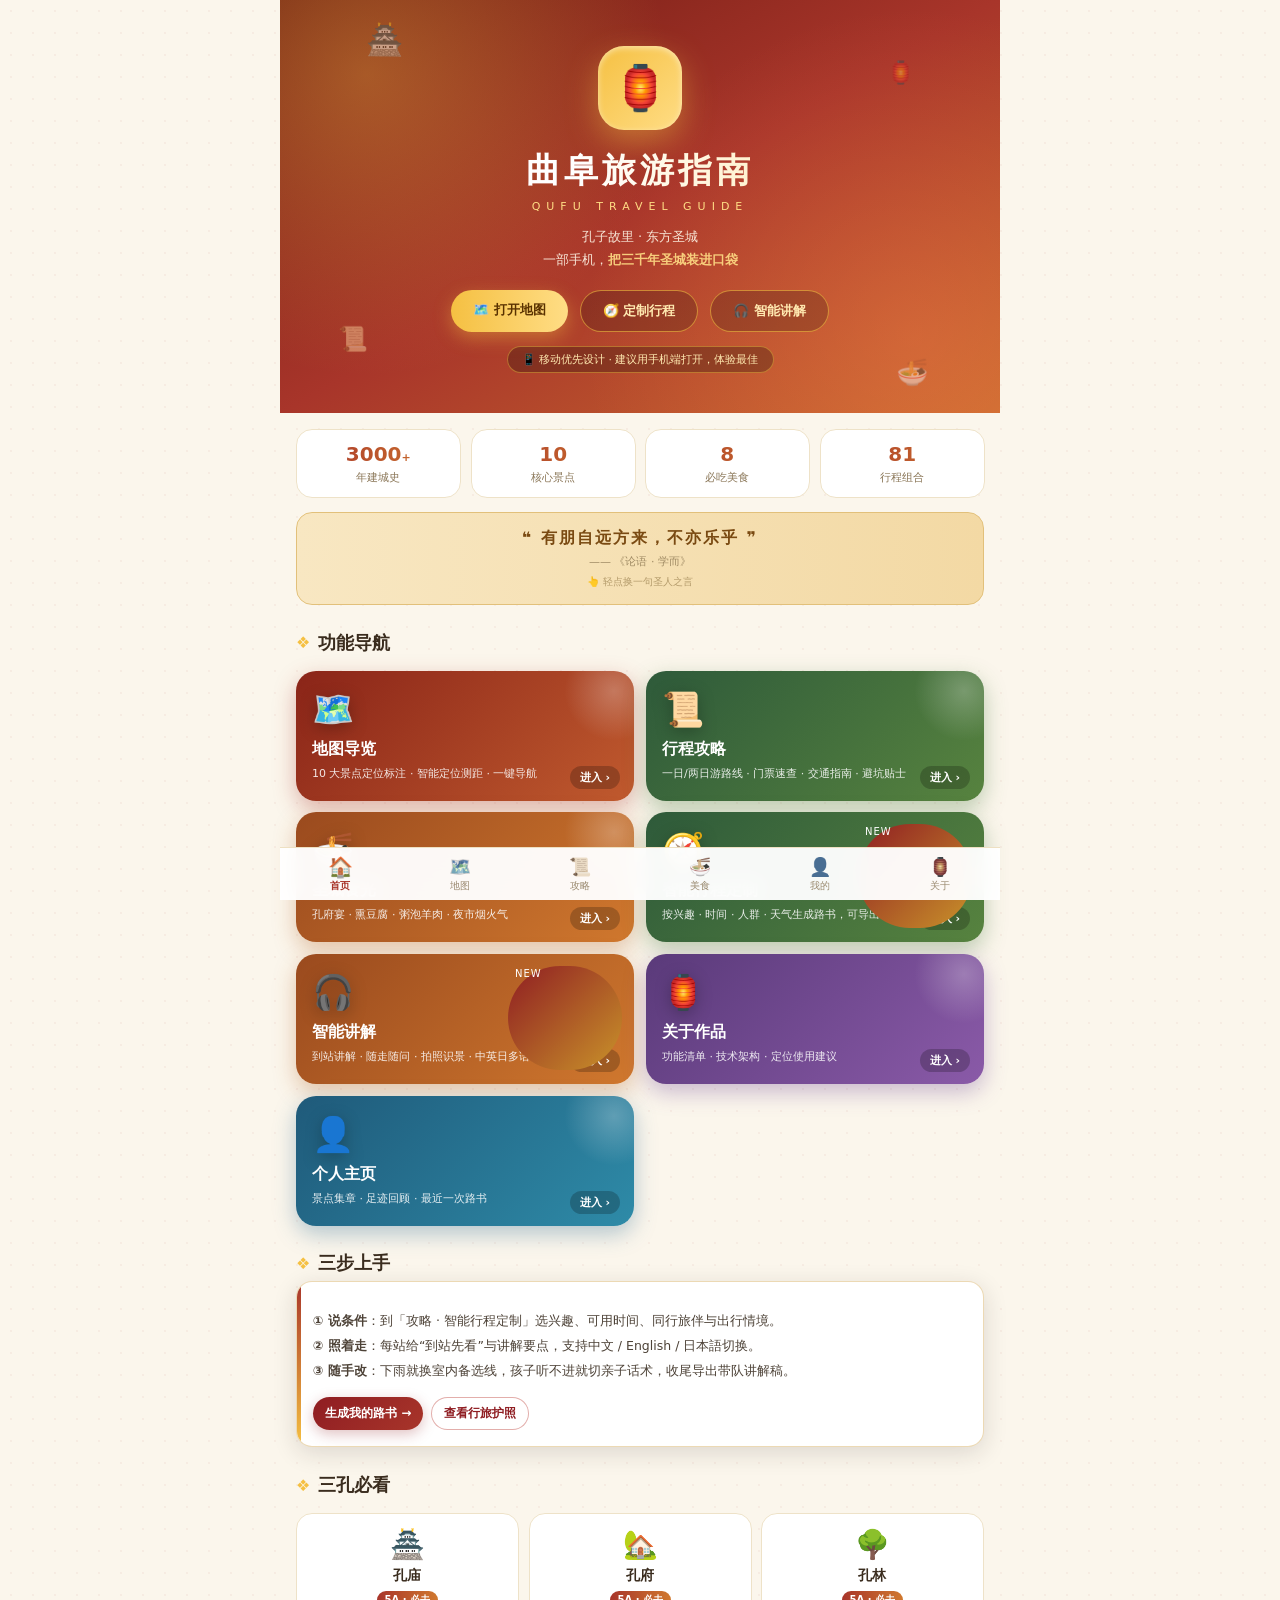
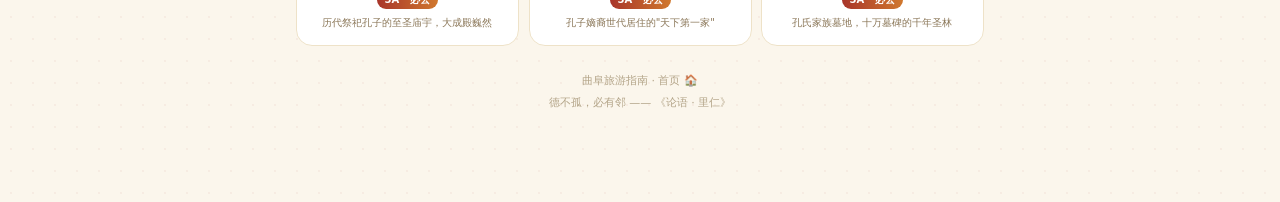
==== commit 4a1972a7: "Add files via upload" ====
--- a/index.html
+++ b/index.html
@@ -1,676 +1,46 @@
 <!DOCTYPE html>
 <html lang="zh-CN">
 <head>
-  <meta charset="UTF-8" />
-  <meta name="viewport" content="width=device-width, initial-scale=1.0" />
-  <title>郭晓龙 | 个人主页</title>
-  <link rel="stylesheet" href="styles.css" />
-  <link rel="preconnect" href="https://fonts.googleapis.com">
-  <link rel="preconnect" href="https://fonts.gstatic.com" crossorigin>
-  <link href="https://fonts.googleapis.com/css2?family=Noto+Sans+SC:wght@300;400;500;600;700&display=swap" rel="stylesheet">
+<meta charset="UTF-8">
+<meta name="viewport" content="width=device-width,initial-scale=1">
+<title>运河儒风 · 曲阜旅游指南</title>
+<meta http-equiv="refresh" content="0;url=./home.html">
+<link rel="canonical" href="./home.html">
+<style>
+  html, body { height: 100%; margin: 0; }
+  body {
+    display: grid; place-items: center; text-align: center;
+    font-family: system-ui, -apple-system, "PingFang SC", "Microsoft YaHei", sans-serif;
+    color: #fff7e8;
+    background:
+      radial-gradient(circle at 15% 20%, rgba(245, 192, 66, .32), transparent 42%),
+      radial-gradient(circle at 85% 82%, rgba(255, 130, 80, .28), transparent 46%),
+      linear-gradient(150deg, #6e1a12 0%, #a8352a 50%, #c96b2e 100%);
+  }
+  .box { animation: rise .5s ease both; }
+  .logo {
+    width: 76px; height: 76px; margin: 0 auto 16px; border-radius: 22px; font-size: 40px;
+    display: grid; place-items: center;
+    background: linear-gradient(135deg, #f5c042, #ffdd85);
+    box-shadow: 0 12px 30px rgba(245, 192, 66, .45);
+  }
+  h1 { font-size: 22px; margin: 0 0 8px; letter-spacing: 2px; }
+  p { font-size: 13px; opacity: .88; margin: 0 0 18px; }
+  a {
+    display: inline-block; padding: 10px 22px; border-radius: 999px; font-size: 14px; font-weight: 700;
+    color: #5a3a00; text-decoration: none; background: linear-gradient(135deg, #f5c042, #c9932a);
+    box-shadow: 0 6px 18px rgba(245, 192, 66, .45);
+  }
+  @keyframes rise { from { opacity: 0; transform: translateY(10px); } to { opacity: 1; transform: none; } }
+</style>
 </head>
 <body>
-  <nav class="navbar">
-    <div class="container nav-inner">
-      <a href="#" class="nav-logo">郭晓龙</a>
-      <ul class="nav-links">
-        <li><a href="#about">关于我</a></li>
-        <li><a href="#education">教育背景</a></li>
-        <li><a href="#skills">技能</a></li>
-        <li><a href="#research">科研</a></li>
-        <li><a href="#projects">项目</a></li>
-        <li><a href="#awards">荣誉</a></li>
-        <li><a href="#paper">论文</a></li>
-        <li><a href="#contact">联系</a></li>
-      </ul>
-      <button class="nav-toggle" aria-label="菜单">
-        <span></span><span></span><span></span>
-      </button>
-    </div>
-  </nav>
-
-  <header class="hero">
-    <div class="hero-bg"></div>
-    <div class="container hero-inner">
-      <div class="hero-text">
-        <span class="hero-greeting">你好，我是</span>
-        <h1 class="hero-name">郭晓龙</h1>
-        <h2 class="hero-title">嵌入式系统开发 &amp; AI算法研究者</h2>
-        <p class="hero-desc">
-          曲阜师范大学通信工程专业，专注于嵌入式系统开发、深度学习算法与计算机视觉研究。
-          具备STM32/GD32/ESP32平台开发经验，精通YOLO系列目标检测算法，
-          拥有丰富的嵌入式项目实践与AI算法落地经验。
-        </p>
-        <div class="hero-meta">
-          <div class="meta-item">
-            <svg viewBox="0 0 24 24" width="18" height="18" fill="none" stroke="currentColor" stroke-width="2"><path d="M21 10c0 7-9 13-9 13s-9-6-9-13a9 9 0 0 1 18 0z"/><circle cx="12" cy="10" r="3"/></svg>
-            <span>山东省潍坊市</span>
-          </div>
-          <div class="meta-item">
-            <svg viewBox="0 0 24 24" width="18" height="18" fill="none" stroke="currentColor" stroke-width="2"><path d="M4 4h16c1.1 0 2 .9 2 2v12c0 1.1-.9 2-2 2H4c-1.1 0-2-.9-2-2V6c0-1.1.9-2 2-2z"/><polyline points="22,6 12,13 2,6"/></svg>
-            <span>guoxiaolong28@163.com</span>
-          </div>
-          <div class="meta-item">
-            <svg viewBox="0 0 24 24" width="18" height="18" fill="none" stroke="currentColor" stroke-width="2"><path d="M22 16.92v3a2 2 0 0 1-2.18 2 19.79 19.79 0 0 1-8.63-3.07 19.5 19.5 0 0 1-6-6 19.79 19.79 0 0 1-3.07-8.67A2 2 0 0 1 4.11 2h3a2 2 0 0 1 2 1.72c.127.96.361 1.903.7 2.81a2 2 0 0 1-.45 2.11L8.09 9.91a16 16 0 0 0 6 6l1.27-1.27a2 2 0 0 1 2.11-.45c.907.339 1.85.573 2.81.7A2 2 0 0 1 22 16.92z"/></svg>
-            <span>18953635446</span>
-          </div>
-        </div>
-        <div class="hero-buttons">
-          <a href="#contact" class="btn btn-primary">联系我</a>
-          <a href="#research" class="btn btn-outline">查看科研成果</a>
-        </div>
-      </div>
-      <div class="hero-photo">
-        <div class="photo-frame">
-          <div class="photo-ring"></div>
-          <img src="286c7cc17217b0080c7ce084d8f9ee6.jpg" alt="郭晓龙" />
-        </div>
-        <div class="photo-badge">
-          <span class="badge-num">11+</span>
-          <span class="badge-label">竞赛奖项</span>
-        </div>
-      </div>
-    </div>
-    <div class="hero-scroll">
-      <span>向下滚动</span>
-      <svg viewBox="0 0 24 24" width="20" height="20" fill="none" stroke="currentColor" stroke-width="2"><polyline points="6 9 12 15 18 9"/></svg>
-    </div>
-  </header>
-
-  <main>
-    <section id="about" class="section about-section">
-      <div class="container">
-        <div class="section-header">
-          <span class="section-tag">ABOUT ME</span>
-          <h2>关于我</h2>
-          <p class="section-subtitle">一名致力于嵌入式与AI交叉领域的青年研究者</p>
-        </div>
-        <div class="about-grid">
-          <div class="about-card">
-            <div class="about-icon">🎯</div>
-            <h3>研究方向</h3>
-            <p>嵌入式系统开发、深度学习算法优化、计算机视觉（目标检测）、工业物联网应用</p>
-          </div>
-          <div class="about-card">
-            <div class="about-icon">🏆</div>
-            <h3>荣誉奖项</h3>
-            <p>连续两年校一等奖学金，优秀团员；多项竞赛获奖：西门子一等奖、计算机设计大赛国三、数学竞赛省一等</p>
-          </div>
-          <div class="about-card">
-            <div class="about-icon">💡</div>
-            <h3>创新成果</h3>
-            <p>国家发明专利申请1项（第二发明人）、计算机软件著作权2项、EI会议论文1篇（YOLOv8改进方向）</p>
-          </div>
-          <div class="about-card">
-            <div class="about-icon">🔬</div>
-            <h3>实践经验</h3>
-            <p>学院ARM实验室核心成员，大创项目主持人，具备从硬件设计、驱动开发到系统部署的全流程能力</p>
-          </div>
-        </div>
-        <div class="about-stats">
-          <div class="stat-item">
-            <span class="stat-num" data-target="3.95" data-suffix="">3.95</span>
-            <span class="stat-label">GPA / 5.0</span>
-          </div>
-          <div class="stat-item">
-            <span class="stat-num" data-target="2" data-suffix="">2</span>
-            <span class="stat-label">专业排名 / 50</span>
-          </div>
-          <div class="stat-item">
-            <span class="stat-num" data-target="11" data-suffix="+">11+</span>
-            <span class="stat-label">竞赛获奖</span>
-          </div>
-          <div class="stat-item">
-            <span class="stat-num" data-target="3" data-suffix="+">3+</span>
-            <span class="stat-label">知识产权</span>
-          </div>
-        </div>
-      </div>
-    </section>
-
-    <section id="education" class="section education-section">
-      <div class="container">
-        <div class="section-header">
-          <span class="section-tag">EDUCATION</span>
-          <h2>教育背景</h2>
-          <p class="section-subtitle">扎实的理论基础与优异的学业表现</p>
-        </div>
-        <div class="edu-card">
-          <div class="edu-header">
-            <div class="edu-school">
-              <div class="edu-logo">🎓</div>
-              <div>
-                <h3>曲阜师范大学</h3>
-                <p class="edu-major">通信工程 · 本科</p>
-              </div>
-            </div>
-            <div class="edu-date">2023.09 - 至今</div>
-          </div>
-          <div class="edu-info">
-            <div class="info-row">
-              <span class="info-label">GPA</span>
-              <div class="gpa-bar"><div class="gpa-fill" data-width="79"><span>3.95 / 5.0</span></div></div>
-            </div>
-            <div class="info-row">
-              <span class="info-label">专业排名</span>
-              <span class="info-value highlight">2 / 50（Top 4%）</span>
-            </div>
-            <div class="info-row">
-              <span class="info-label">英语水平</span>
-              <span class="info-value">CET-4：459</span>
-            </div>
-            <div class="info-row">
-              <span class="info-label">所获荣誉</span>
-              <span class="info-value">连续两年校一等奖学金 · 优秀团员</span>
-            </div>
-          </div>
-          <div class="edu-courses">
-            <h4>核心专业课程</h4>
-            <div class="course-list">
-              <div class="course-item"><span>高等数学</span><b>98</b></div>
-              <div class="course-item"><span>大学物理</span><b>97</b></div>
-              <div class="course-item"><span>复变函数</span><b>96</b></div>
-              <div class="course-item"><span>数字电路</span><b>96</b></div>
-              <div class="course-item"><span>模拟电路</span><b>95</b></div>
-              <div class="course-item"><span>数字信号处理</span><b>95</b></div>
-              <div class="course-item"><span>信号与系统</span><b>95</b></div>
-              <div class="course-item"><span>数据结构</span><b>94</b></div>
-              <div class="course-item"><span>线性代数</span><b>91</b></div>
-              <div class="course-item"><span>通信原理</span><b>91</b></div>
-            </div>
-          </div>
-        </div>
-      </div>
-    </section>
-
-    <section id="skills" class="section skills-section">
-      <div class="container">
-        <div class="section-header">
-          <span class="section-tag">SKILLS</span>
-          <h2>专业技能</h2>
-          <p class="section-subtitle">跨平台开发与多场景嵌入式系统实现能力</p>
-        </div>
-        <div class="skills-grid">
-          <div class="skill-category">
-            <div class="skill-cat-head">
-              <span class="skill-icon">⚙️</span>
-              <h3>嵌入式开发</h3>
-            </div>
-            <div class="skill-list">
-              <div class="skill-item">
-                <div class="skill-label"><span>STM32 系列</span><span>精通</span></div>
-                <div class="skill-bar"><div class="skill-fill" data-width="92"></div></div>
-              </div>
-              <div class="skill-item">
-                <div class="skill-label"><span>GD32 系列</span><span>熟练</span></div>
-                <div class="skill-bar"><div class="skill-fill" data-width="85"></div></div>
-              </div>
-              <div class="skill-item">
-                <div class="skill-label"><span>ESP32 / 树莓派</span><span>熟练</span></div>
-                <div class="skill-bar"><div class="skill-fill" data-width="83"></div></div>
-              </div>
-              <div class="skill-item">
-                <div class="skill-label"><span>硬件电路设计 (EDA)</span><span>熟练</span></div>
-                <div class="skill-bar"><div class="skill-fill" data-width="80"></div></div>
-              </div>
-            </div>
-          </div>
-          <div class="skill-category">
-            <div class="skill-cat-head">
-              <span class="skill-icon">🧠</span>
-              <h3>AI 与算法</h3>
-            </div>
-            <div class="skill-list">
-              <div class="skill-item">
-                <div class="skill-label"><span>YOLOv8 目标检测</span><span>精通</span></div>
-                <div class="skill-bar"><div class="skill-fill" data-width="95"></div></div>
-              </div>
-              <div class="skill-item">
-                <div class="skill-label"><span>PyTorch 深度学习</span><span>熟练</span></div>
-                <div class="skill-bar"><div class="skill-fill" data-width="88"></div></div>
-              </div>
-              <div class="skill-item">
-                <div class="skill-label"><span>注意力机制 / 特征融合</span><span>精通</span></div>
-                <div class="skill-bar"><div class="skill-fill" data-width="90"></div></div>
-              </div>
-              <div class="skill-item">
-                <div class="skill-label"><span>MATLAB 算法仿真</span><span>熟练</span></div>
-                <div class="skill-bar"><div class="skill-fill" data-width="82"></div></div>
-              </div>
-            </div>
-          </div>
-          <div class="skill-category">
-            <div class="skill-cat-head">
-              <span class="skill-icon">💻</span>
-              <h3>编程与工具</h3>
-            </div>
-            <div class="skill-list">
-              <div class="skill-item">
-                <div class="skill-label"><span>C 语言</span><span>精通</span></div>
-                <div class="skill-bar"><div class="skill-fill" data-width="93"></div></div>
-              </div>
-              <div class="skill-item">
-                <div class="skill-label"><span>Python</span><span>精通</span></div>
-                <div class="skill-bar"><div class="skill-fill" data-width="90"></div></div>
-              </div>
-              <div class="skill-item">
-                <div class="skill-label"><span>Keil / VSCode / CCS</span><span>熟练</span></div>
-                <div class="skill-bar"><div class="skill-fill" data-width="88"></div></div>
-              </div>
-              <div class="skill-item">
-                <div class="skill-label"><span>边缘计算部署</span><span>熟练</span></div>
-                <div class="skill-bar"><div class="skill-fill" data-width="80"></div></div>
-              </div>
-            </div>
-          </div>
-        </div>
-        <div class="skill-tags">
-          <span class="tag">ARM架构</span>
-          <span class="tag">FreeRTOS</span>
-          <span class="tag">物联网 (IoT)</span>
-          <span class="tag">传感器集成</span>
-          <span class="tag">多模态大模型</span>
-          <span class="tag">CBAM / ASFF</span>
-          <span class="tag">损失函数优化</span>
-          <span class="tag">医学影像分析</span>
-          <span class="tag">信号去噪</span>
-          <span class="tag">上位机开发</span>
-          <span class="tag">PCB设计</span>
-          <span class="tag">电磁兼容</span>
-        </div>
-      </div>
-    </section>
-
-    <section id="research" class="section research-section">
-      <div class="container">
-        <div class="section-header">
-          <span class="section-tag">RESEARCH</span>
-          <h2>科研项目</h2>
-          <p class="section-subtitle">探索前沿技术，解决实际工程问题</p>
-        </div>
-        <div class="research-card">
-          <div class="research-tag">💡 国家发明专利申请</div>
-          <div class="research-body">
-            <h3>《基于深度学习的单片机通信信号优化方法》</h3>
-            <div class="research-meta">
-              <span>第二发明人 · 与Keil平台协同实现</span>
-            </div>
-            <div class="research-content">
-              <h4>研究背景</h4>
-              <p>针对工业单片机无浮点运算单元（FPU）且工作环境电磁噪声大的痛点，研发了一套"零浮点、零乘法"的纯整型信号去噪架构。</p>
-              <h4>核心技术</h4>
-              <ul>
-                <li>利用"移位+异或"等高效逻辑指令进行时序特征提取与高维状态演化</li>
-                <li>引入基于汉明重量的稀疏度正则化机制，保障系统内在稳定性</li>
-                <li>在遭遇突发强噪声时施加阻尼复位，完成纯整型信号的高精度重构输出</li>
-              </ul>
-              <h4>实现成果</h4>
-              <ul>
-                <li>在Keil平台协同实现：差分映射、时序编码、按位演化递归完整链路</li>
-                <li>状态稀疏度正则化、条件重构全流程验证</li>
-                <li>已提交国家发明专利申请（第二发明人）</li>
-              </ul>
-            </div>
-          </div>
-        </div>
-      </div>
-    </section>
-
-    <section id="projects" class="section projects-section">
-      <div class="container">
-        <div class="section-header">
-          <span class="section-tag">PROJECTS</span>
-          <h2>项目实践</h2>
-          <p class="section-subtitle">大学生创新创业训练计划 · 主持人</p>
-        </div>
-        <div class="project-main">
-          <div class="project-cover">
-            <div class="cover-pattern"></div>
-            <div class="cover-content">
-              <div class="cover-icon">🌾</div>
-              <span class="cover-badge">大创 · 省级申报</span>
-            </div>
-          </div>
-          <div class="project-info">
-            <span class="project-role">项目主持人</span>
-            <h3>农智巡检 —— 基于多模态大模型与边缘计算的AIoT智能监测系统</h3>
-            <div class="project-arch">
-              <span class="arch-tag">端-云-端架构</span>
-              <span class="arch-tag">边缘计算</span>
-              <span class="arch-tag">AIoT</span>
-            </div>
-            <div class="project-desc">
-              <p>作为大创主持人，主导"端-云-端"系统架构设计，统筹硬件选型、多传感器集成、边缘计算部署与AI模型研发，解决电磁干扰、弱网传输、微小虫害识别等关键技术难题。</p>
-              <div class="project-highlights">
-                <div class="highlight-item">
-                  <span class="hl-num">01</span>
-                  <div>
-                    <h5>AI模型研发</h5>
-                    <p>完成YOLOv8病虫害检测模型训练，实现微小虫害精准识别</p>
-                  </div>
-                </div>
-                <div class="highlight-item">
-                  <span class="hl-num">02</span>
-                  <div>
-                    <h5>风险预测算法</h5>
-                    <p>RiskTrend风险预测算法开发，灾害风险提前预警</p>
-                  </div>
-                </div>
-                <div class="highlight-item">
-                  <span class="hl-num">03</span>
-                  <div>
-                    <h5>大模型对接</h5>
-                    <p>多模态大模型处方引擎对接及PC、移动端平台开发</p>
-                  </div>
-                </div>
-                <div class="highlight-item">
-                  <span class="hl-num">04</span>
-                  <div>
-                    <h5>一体化闭环</h5>
-                    <p>环境感知 → 智能识别 → 专家诊断 → 硬件联动 → 数据归档</p>
-                  </div>
-                </div>
-              </div>
-            </div>
-            <div class="project-tech">
-              <span>YOLOv8</span>
-              <span>STM32</span>
-              <span>ESP32</span>
-              <span>边缘计算</span>
-              <span>多传感器融合</span>
-              <span>大模型API</span>
-            </div>
-          </div>
-        </div>
-      </div>
-    </section>
-
-    <section id="awards" class="section awards-section">
-      <div class="container">
-        <div class="section-header">
-          <span class="section-tag">AWARDS</span>
-          <h2>竞赛荣誉</h2>
-          <p class="section-subtitle">在各类学科竞赛中不断突破，累计获奖十余项</p>
-        </div>
-        <div class="awards-timeline">
-          <div class="award-item">
-            <div class="award-dot gold"></div>
-            <div class="award-date">2026.08</div>
-            <div class="award-content">
-              <span class="award-rank second">二等奖</span>
-              <h4>全国大学生电子设计竞赛</h4>
-              <p>山东省 · 团队负责人（1/3），完成硬件设计与算法实现</p>
-            </div>
-          </div>
-          <div class="award-item">
-            <div class="award-dot bronze"></div>
-            <div class="award-date">2026.07</div>
-            <div class="award-content">
-              <span class="award-rank third">三等奖</span>
-              <h4>全国大学生计算机设计大赛 · 物联网行业应用</h4>
-              <p>团队负责人（1/6），主导系统架构与AI模块开发</p>
-            </div>
-          </div>
-          <div class="award-item">
-            <div class="award-dot bronze"></div>
-            <div class="award-date">2026.07</div>
-            <div class="award-content">
-              <span class="award-rank third">三等奖</span>
-              <h4>中国机器人及人工智能大赛</h4>
-              <p>核心成员（2/3），负责嵌入式控制与算法优化</p>
-            </div>
-          </div>
-          <div class="award-item">
-            <div class="award-dot gold"></div>
-            <div class="award-date">2026.06</div>
-            <div class="award-content">
-              <span class="award-rank first">一等奖</span>
-              <h4>西门子智能制造挑战赛 · 工业嵌入式</h4>
-              <p>团队负责人（1/3），主导嵌入式系统与工业应用开发</p>
-            </div>
-          </div>
-          <div class="award-item">
-            <div class="award-dot silver"></div>
-            <div class="award-date">2026.04</div>
-            <div class="award-content">
-              <span class="award-rank second">二等奖</span>
-              <h4>大学生新一代信息通信科技大赛（大唐杯 / 信科赛）</h4>
-              <p>山东省 · 团队负责人（1/2），5G通信技术应用与系统实现</p>
-            </div>
-          </div>
-          <div class="award-item">
-            <div class="award-dot silver"></div>
-            <div class="award-date">2026.04</div>
-            <div class="award-content">
-              <span class="award-rank second">二等奖</span>
-              <h4>蓝桥杯 · 嵌入式设计与开发</h4>
-              <p>山东省 · 个人赛，STM32嵌入式编程与算法设计</p>
-            </div>
-          </div>
-          <div class="award-item">
-            <div class="award-dot silver"></div>
-            <div class="award-date">2026</div>
-            <div class="award-content">
-              <span class="award-rank second">二等奖</span>
-              <h4>机器人及人工智能大赛</h4>
-              <p>山东省 · 机器人系统开发与AI算法集成</p>
-            </div>
-          </div>
-          <div class="award-item">
-            <div class="award-dot bronze"></div>
-            <div class="award-date">2025.08</div>
-            <div class="award-content">
-              <span class="award-rank third">三等奖</span>
-              <h4>全国大学生电子设计竞赛</h4>
-              <p>山东省 · 团队负责人（1/3）</p>
-            </div>
-          </div>
-          <div class="award-item">
-            <div class="award-dot bronze"></div>
-            <div class="award-date">2025.07</div>
-            <div class="award-content">
-              <span class="award-rank third">三等奖</span>
-              <h4>西门子智能制造挑战赛 · 工业嵌入式（初赛）</h4>
-              <p>团队负责人（1/3）</p>
-            </div>
-          </div>
-          <div class="award-item">
-            <div class="award-dot gold"></div>
-            <div class="award-date">2024.12</div>
-            <div class="award-content">
-              <span class="award-rank first">一等奖</span>
-              <h4>全国大学生数学竞赛</h4>
-              <p>山东省 · 个人赛，数学分析与高等代数综合能力考核</p>
-            </div>
-          </div>
-          <div class="award-item">
-            <div class="award-dot bronze"></div>
-            <div class="award-date">2025</div>
-            <div class="award-content">
-              <span class="award-rank third">三等奖</span>
-              <h4>全国大学生电子设计竞赛（2025山东省电赛）</h4>
-              <p>山东省 · 团队项目</p>
-            </div>
-          </div>
-        </div>
-      </div>
-    </section>
-
-    <section id="paper" class="section paper-section">
-      <div class="container">
-        <div class="section-header">
-          <span class="section-tag">PUBLICATIONS &amp; IP</span>
-          <h2>论文与知识产权</h2>
-          <p class="section-subtitle">EI会议论文 · 国家发明专利 · 计算机软件著作权</p>
-        </div>
-
-        <div class="ip-grid">
-          <div class="ip-card paper">
-            <div class="ip-icon">📄</div>
-            <span class="ip-type">EI 会议论文</span>
-            <h4>Research on Pulmonary Nodule Detection Based on Improved YOLOv8 Attention Mechanism and Multi-scale Feature Fusion</h4>
-            <p class="ip-desc">基于改进YOLOv8注意力机制与多尺度特征融合的肺结节检测研究</p>
-            <div class="ip-highlights">
-              <div class="ip-highlight"><b>mAP@0.5</b><span>92.5%</span></div>
-              <div class="ip-highlight"><b>灵敏度</b><span>91.3%</span></div>
-              <div class="ip-highlight"><b>假阳性率</b><span>1.5/scan</span></div>
-            </div>
-            <div class="ip-tags">
-              <span>CBAM注意力</span>
-              <span>ASFF特征融合</span>
-              <span>Focal Loss</span>
-              <span>LUNA16数据集</span>
-            </div>
-          </div>
-
-          <div class="ip-card patent">
-            <div class="ip-icon">💡</div>
-            <span class="ip-type">国家发明专利申请</span>
-            <h4>基于深度学习的单片机通信信号优化方法</h4>
-            <p class="ip-desc">零浮点、零乘法纯整型信号去噪架构；汉明重量稀疏度正则化机制；第二发明人</p>
-            <div class="ip-features">
-              <div>✅ "移位+异或"高效逻辑时序特征提取</div>
-              <div>✅ 突发强噪声下的阻尼复位机制</div>
-              <div>✅ 纯整型高精度信号重构输出</div>
-              <div>✅ Keil平台完整链路验证</div>
-            </div>
-          </div>
-
-          <div class="ip-card soft">
-            <div class="ip-icon">🖥️</div>
-            <span class="ip-type">计算机软件著作权 × 2</span>
-            <h4>嵌入式上位机软件著作权登记</h4>
-            <p class="ip-desc">两项关于嵌入式系统上位机的独立软件著作权，面向数据采集与处理场景</p>
-            <div class="ip-features">
-              <div>✅ 串口 / USB 多通道数据通信</div>
-              <div>✅ 实时信号波形可视化</div>
-              <div>✅ 参数在线配置与数据归档</div>
-              <div>✅ 与下位机（STM32/GD32）联调</div>
-            </div>
-          </div>
-        </div>
-
-        <div class="paper-detail">
-          <h3>🧠 肺结节检测论文 · 核心创新点</h3>
-          <div class="detail-grid">
-            <div class="detail-item">
-              <span class="detail-num">01</span>
-              <div>
-                <h5>CBAM 双重注意力集成</h5>
-                <p>在 Backbone 与 Neck 中嵌入 CBAM 通道-空间双重注意力，增强结节区域特征响应，抑制血管、胸膜等背景干扰，<b>mAP 提升 4.4%</b></p>
-              </div>
-            </div>
-            <div class="detail-item">
-              <span class="detail-num">02</span>
-              <div>
-                <h5>多尺度特征融合改进</h5>
-                <p>新增浅层特征直连路径 + ASFF 自适应权重融合模块，针对直径 &lt; 3mm 微小结节，<b>灵敏度达 89.2%，较基线提升 13.9%</b></p>
-              </div>
-            </div>
-            <div class="detail-item">
-              <span class="detail-num">03</span>
-              <div>
-                <h5>损失函数专项优化</h5>
-                <p>小目标 CIoU 权重提升至 1.5，引入 Focal Loss 缓解结节样本极度不平衡（结节占比 &lt; 1%），综合 <b>mAP@0.5 达 92.5%</b></p>
-              </div>
-            </div>
-            <div class="detail-item">
-              <span class="detail-num">04</span>
-              <div>
-                <h5>轻量高效推理部署</h5>
-                <p>仅增加 <b>0.8G FLOPs</b>，推理速度 <b>32 FPS</b>（640×640 CT 图像，RTX 4090），满足临床实时检测需求</p>
-              </div>
-            </div>
-          </div>
-        </div>
-      </div>
-    </section>
-
-    <section id="contact" class="section contact-section">
-      <div class="container">
-        <div class="section-header">
-          <span class="section-tag">CONTACT</span>
-          <h2>联系我</h2>
-          <p class="section-subtitle">期待与您交流合作，共同探索技术前沿</p>
-        </div>
-        <div class="contact-card">
-          <div class="contact-info">
-            <div class="contact-item">
-              <div class="contact-icon">
-                <svg viewBox="0 0 24 24" width="24" height="24" fill="none" stroke="currentColor" stroke-width="2"><path d="M4 4h16c1.1 0 2 .9 2 2v12c0 1.1-.9 2-2 2H4c-1.1 0-2-.9-2-2V6c0-1.1.9-2 2-2z"/><polyline points="22,6 12,13 2,6"/></svg>
-              </div>
-              <div>
-                <span>邮箱</span>
-                <a href="mailto:guoxiaolong28@163.com">guoxiaolong28@163.com</a>
-              </div>
-            </div>
-            <div class="contact-item">
-              <div class="contact-icon">
-                <svg viewBox="0 0 24 24" width="24" height="24" fill="none" stroke="currentColor" stroke-width="2"><path d="M22 16.92v3a2 2 0 0 1-2.18 2 19.79 19.79 0 0 1-8.63-3.07 19.5 19.5 0 0 1-6-6 19.79 19.79 0 0 1-3.07-8.67A2 2 0 0 1 4.11 2h3a2 2 0 0 1 2 1.72c.127.96.361 1.903.7 2.81a2 2 0 0 1-.45 2.11L8.09 9.91a16 16 0 0 0 6 6l1.27-1.27a2 2 0 0 1 2.11-.45c.907.339 1.85.573 2.81.7A2 2 0 0 1 22 16.92z"/></svg>
-              </div>
-              <div>
-                <span>手机</span>
-                <a href="tel:18953635446">18953635446</a>
-              </div>
-            </div>
-            <div class="contact-item">
-              <div class="contact-icon">
-                <svg viewBox="0 0 24 24" width="24" height="24" fill="none" stroke="currentColor" stroke-width="2"><path d="M21 10c0 7-9 13-9 13s-9-6-9-13a9 9 0 0 1 18 0z"/><circle cx="12" cy="10" r="3"/></svg>
-              </div>
-              <div>
-                <span>所在城市</span>
-                <p>山东省潍坊市</p>
-              </div>
-            </div>
-            <div class="contact-item">
-              <div class="contact-icon">
-                <svg viewBox="0 0 24 24" width="24" height="24" fill="none" stroke="currentColor" stroke-width="2"><path d="M12 2L2 7l10 5 10-5-10-5z"/><path d="M2 17l10 5 10-5M2 12l10 5 10-5"/></svg>
-              </div>
-              <div>
-                <span>研究与合作方向</span>
-                <p>嵌入式开发 · 深度学习 · 计算机视觉 · 工业物联网 · 医学影像AI</p>
-              </div>
-            </div>
-          </div>
-          <div class="contact-banner">
-            <div class="banner-bg"></div>
-            <div class="banner-content">
-              <h3>曲阜师范大学 · 通信工程</h3>
-              <p>学院 ARM 实验室核心成员 · 大创项目主持人</p>
-              <div class="banner-stats">
-                <div><b>Top 4%</b><span>专业排名</span></div>
-                <div><b>11+</b><span>竞赛奖项</span></div>
-                <div><b>3+</b><span>知识产权 / 论文</span></div>
-              </div>
-            </div>
-          </div>
-        </div>
-      </div>
-    </section>
-  </main>
-
-  <footer class="footer">
-    <div class="container">
-      <div class="footer-inner">
-        <div class="footer-left">
-          <h4>郭晓龙</h4>
-          <p>嵌入式系统开发 &amp; AI算法研究者</p>
-        </div>
-        <div class="footer-right">
-          <p>📧 guoxiaolong28@163.com</p>
-          <p>📱 18953635446</p>
-        </div>
-      </div>
-      <div class="footer-bottom">
-        <p>© 2026 郭晓龙. All rights reserved. · 使用 HTML / CSS / JavaScript 构建</p>
-      </div>
-    </div>
-  </footer>
-
-  <button class="back-to-top" id="backToTop" aria-label="返回顶部">
-    <svg viewBox="0 0 24 24" width="22" height="22" fill="none" stroke="currentColor" stroke-width="2"><polyline points="18 15 12 9 6 15"/></svg>
-  </button>
-
-  <script src="script.js"></script>
+  <div class="box">
+    <div class="logo">🏮</div>
+    <h1>运河儒风</h1>
+    <p>正在进入曲阜 · 济宁 · 湖区行旅助手…</p>
+    <a href="./home.html">立即进入 →</a>
+  </div>
+  <script>location.replace("./home.html");</script>
 </body>
 </html>
